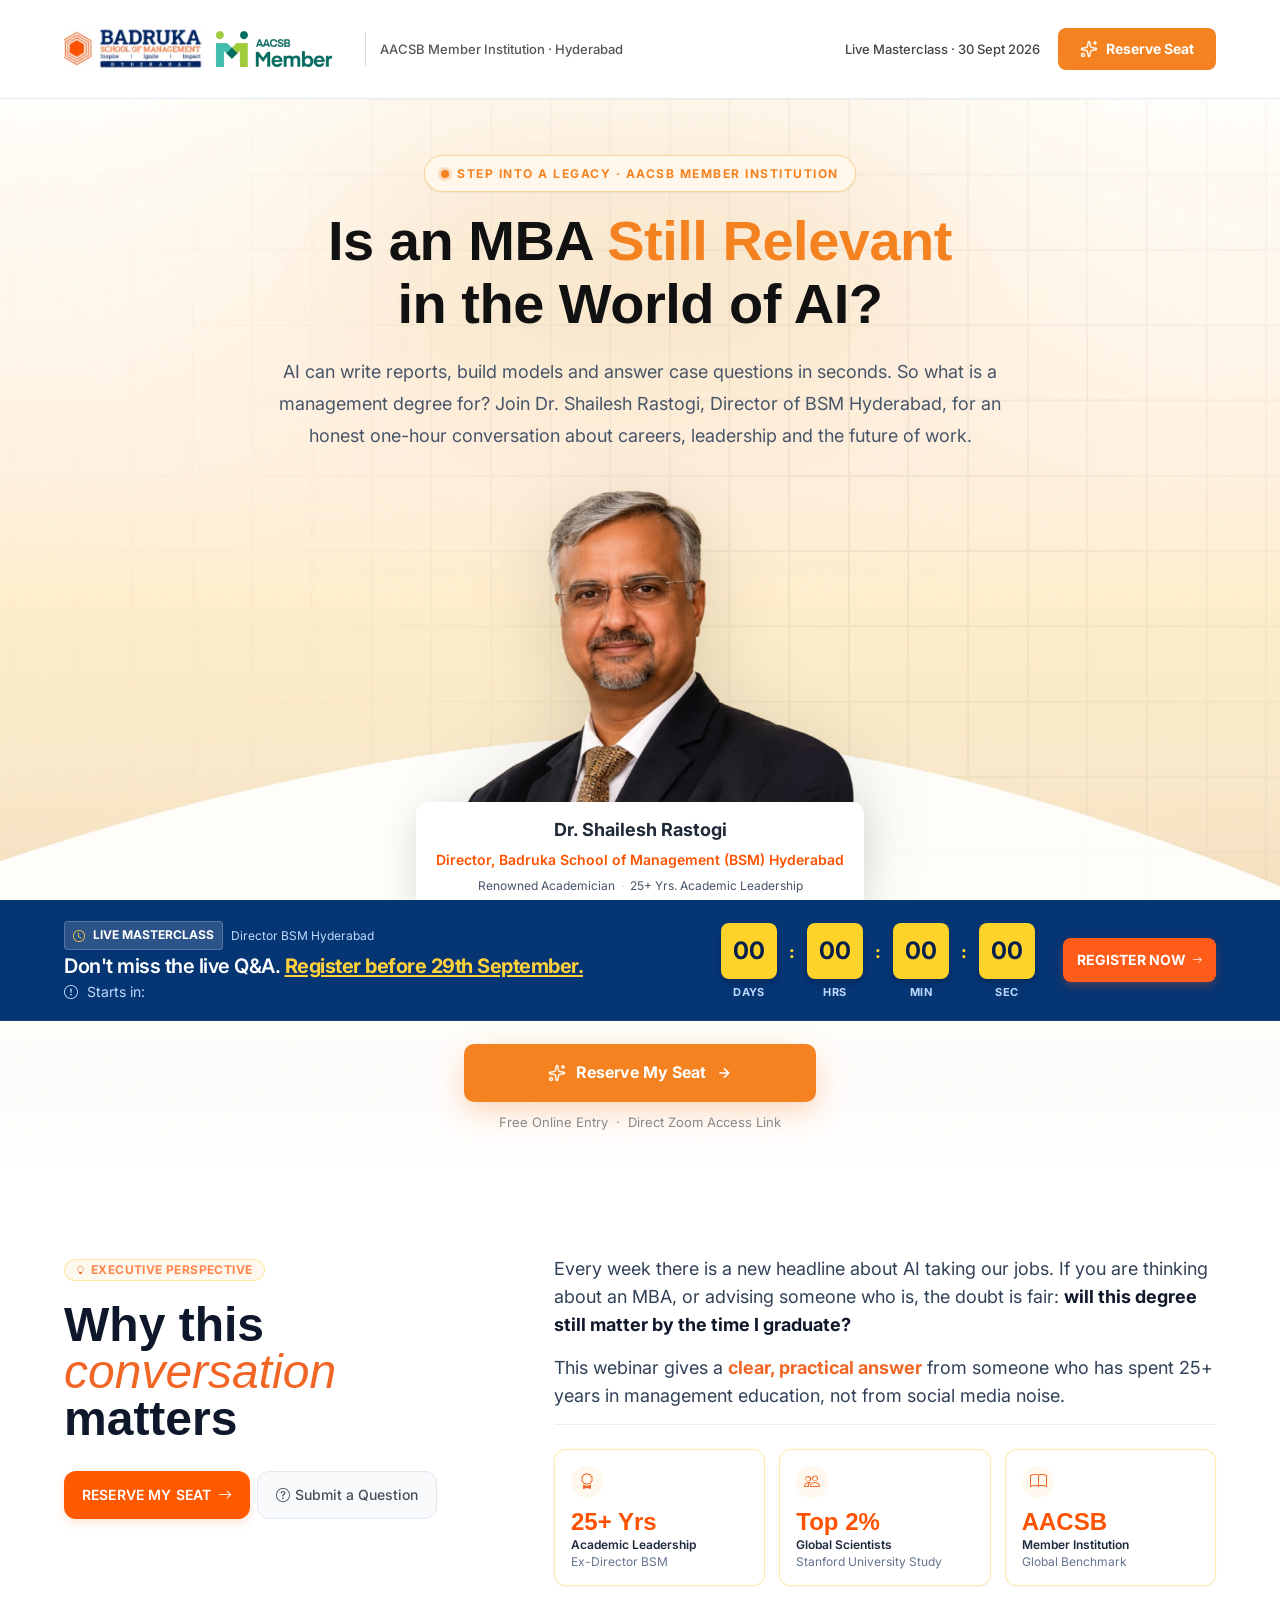
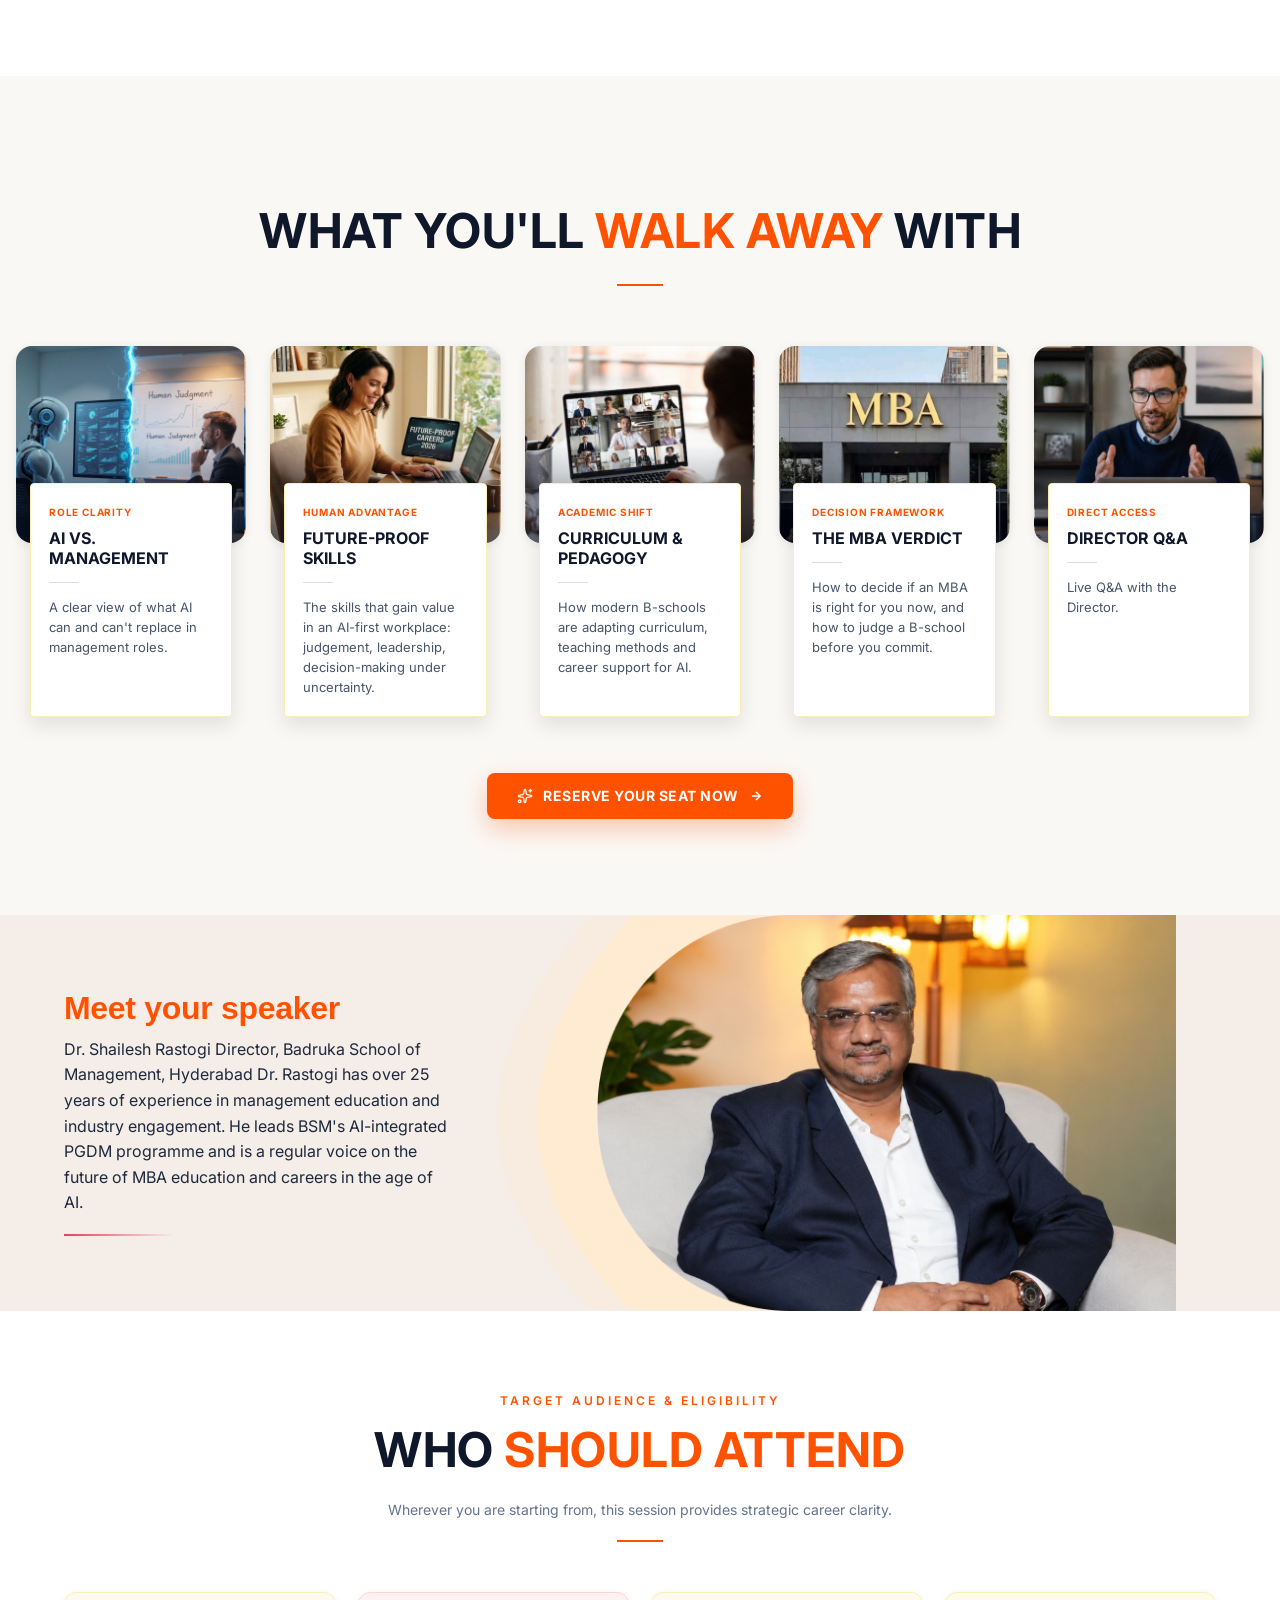
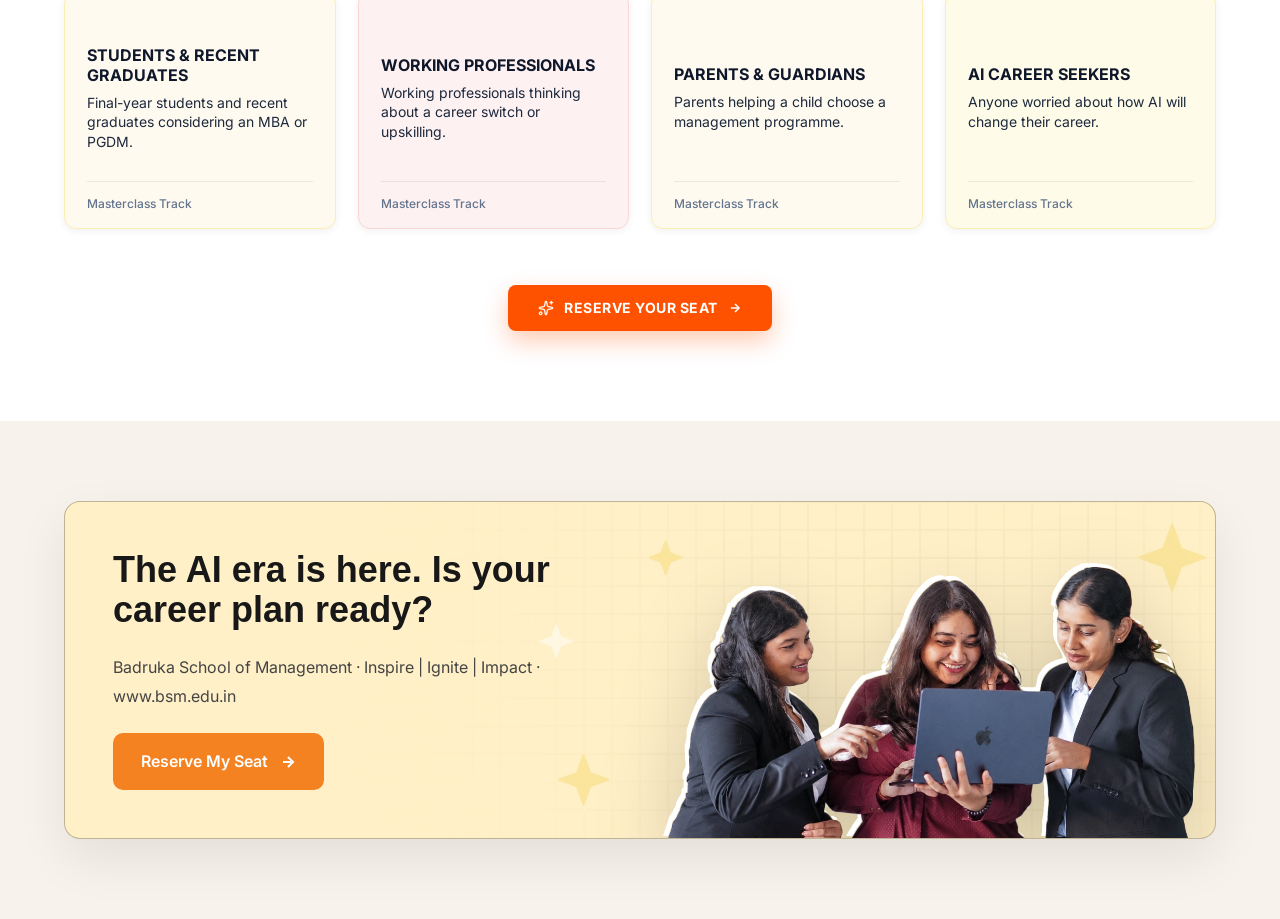
==== index.html @ 72626654 "add new changes" ====
﻿<!doctype html>
<html lang="en">
  <head>
    <meta charset="UTF-8" />
    <meta name="viewport" content="width=device-width, initial-scale=1.0" />
    <title>Is an MBA Still Relevant in the World of AI? | Live Masterclass – BSM Hyderabad</title>
    <meta
      name="description"
      content="Join Dr. Shailesh Rastogi, Director of BSM Hyderabad, for a live one-hour masterclass on MBA relevance in the AI era. Free online entry. 30 September 2026."
    />
    <link rel="icon" href="images/favicon.webp" sizes="32x32" />
    <link rel="preconnect" href="https://fonts.googleapis.com" />
    <link rel="preconnect" href="https://fonts.gstatic.com" crossorigin />
    <link
      href="https://fonts.googleapis.com/css2?family=Inter:wght@300;400;500;600;700;800&display=swap"
      rel="stylesheet"
    />
    <link rel="preload" as="image" href="images/section-bg.webp" fetchpriority="high" />
    <link rel="preload" as="image" href="images/badruka-logo.webp" fetchpriority="high" />
    <link rel="preload" as="image" href="images/dr-rastogi-bg-grident.webp" fetchpriority="high" />

    <link href="https://api.fontshare.com/v2/css?f[]=satoshi@300,400,500,700,900&display=swap" rel="stylesheet" />
    <link rel="stylesheet" href="https://cdn.jsdelivr.net/npm/bootstrap-icons@1.11.3/font/bootstrap-icons.min.css" />
    <link href="https://cdn.jsdelivr.net/npm/bootstrap@5.3.7/dist/css/bootstrap.min.css" rel="stylesheet" />
    <noscript>
      <link rel="stylesheet" href="https://cdn.jsdelivr.net/npm/bootstrap@5.3.3/dist/css/bootstrap.min.css" />
    </noscript>
    <link rel="stylesheet" href="https://cdn.jsdelivr.net/npm/swiper@11/swiper-bundle.min.css" />
    <link rel="stylesheet" href="css/style.css?v=3" />
    <link rel="stylesheet" href="css/scroll-animations.css" />
    <!--DTC-->
    <script type="text/javascript">
      var npf_d = 'https://application.bsm.edu.in';
      var npf_c = '6294';
      var npf_m = '1';
      var s = document.createElement('script');
      s.type = 'text/javascript';
      s.async = true;
      s.src = 'https://track.nopaperforms.com/js/track.js';
      document.body.appendChild(s);
    </script>

    <!--Bing-->
    <script>
      (function (w, d, t, r, u) {
        var f, n, i;
        ((w[u] = w[u] || []),
          (f = function () {
            var o = { ti: '97227936', enableAutoSpaTracking: true };
            ((o.q = w[u]), (w[u] = new UET(o)), w[u].push('pageLoad'));
          }),
          (n = d.createElement(t)),
          (n.src = r),
          (n.async = 1),
          (n.onload = n.onreadystatechange =
            function () {
              var s = this.readyState;
              (s && s !== 'loaded' && s !== 'complete') || (f(), (n.onload = n.onreadystatechange = null));
            }),
          (i = d.getElementsByTagName(t)[0]),
          i.parentNode.insertBefore(n, i));
      })(window, document, 'script', '//bat.bing.com/bat.js', 'uetq');
    </script>

    <!-- Google Tag Manager -->
    <script>
      (function (w, d, s, l, i) {
        w[l] = w[l] || [];
        w[l].push({ 'gtm.start': new Date().getTime(), event: 'gtm.js' });
        var f = d.getElementsByTagName(s)[0],
          j = d.createElement(s),
          dl = l != 'dataLayer' ? '&l=' + l : '';
        j.async = true;
        j.src = 'https://www.googletagmanager.com/gtm.js?id=' + i + dl;
        f.parentNode.insertBefore(j, f);
      })(window, document, 'script', 'dataLayer', 'GTM-KKS7F6DF');
    </script>
    <!-- End Google Tag Manager -->

    <!-- Google tag (gtag.js) -->
    <script async src="https://www.googletagmanager.com/gtag/js?id=AW-16741304463"></script>

    <script>
      window.dataLayer = window.dataLayer || [];
      function gtag() {
        dataLayer.push(arguments);
      }
      gtag('js', new Date());

      gtag('config', 'AW-16741304463');
    </script>

    <!-- Meta Pixel Code -->
    <script>
      !(function (f, b, e, v, n, t, s) {
        if (f.fbq) return;
        n = f.fbq = function () {
          n.callMethod ? n.callMethod.apply(n, arguments) : n.queue.push(arguments);
        };
        if (!f._fbq) f._fbq = n;
        n.push = n;
        n.loaded = !0;
        n.version = '2.0';
        n.queue = [];
        t = b.createElement(e);
        t.async = !0;
        t.src = v;
        s = b.getElementsByTagName(e)[0];
        s.parentNode.insertBefore(t, s);
      })(window, document, 'script', 'https://connect.facebook.net/en_US/fbevents.js');
      fbq('init', '2119251019020776');
      fbq('track', 'PageView');
    </script>
    <noscript
      ><img
        height="1"
        width="1"
        style="display: none"
        src="https://www.facebook.com/tr?id=2119251019020776&ev=PageView&noscript=1"
    /></noscript>
    <!-- End Meta Pixel Code -->
  </head>

  <body>
    <!-- Google Tag Manager (noscript) -->
    <noscript
      ><iframe
        src="https://www.googletagmanager.com/ns.html?id=GTM-KKS7F6DF"
        height="0"
        width="0"
        style="display: none; visibility: hidden"
      ></iframe
    ></noscript>
    <header class="site-header">
      <div class="container">
        <div class="header-inner d-flex align-items-center justify-content-between">
          <!-- Left: Logos -->
          <div class="header-logos d-flex align-items-center">
            <a href="#" class="header-logo-link header-logo-badruka">
              <img src="images/badruka-logo.webp" alt="Badruka School of Management" />
            </a>
            <a href="#" class="header-logo-link header-logo-member ms-2">
              <img src="images/member-logo.webp" alt="AACSB Member" />
            </a>
          </div>
          <div class="header-center d-none d-md-flex align-items-center">
            <div class="header-logo-divider"></div>
            <span class="header-aacsb-tag">AACSB Member Institution · Hyderabad</span>
          </div>
          <div class="header-right d-flex align-items-center">
            <span class="header-live-label d-none d-lg-flex align-items-center"> Live Masterclass · 30 Sept 2026 </span>
            <a href="#register-now" class="header-cta-btn d-inline-flex align-items-center" data-enq-trigger>
              <img src="images/star-icon.svg" alt="Time" width="18" height="18" />
              Reserve Seat
            </a>
          </div>
        </div>
      </div>
    </header>
    <section class="webinar-hero">
      <div class="webinar-hero-bg">
        <img src="images/section-bg.webp" alt="" aria-hidden="true" />
      </div>
      <div class="webinar-hero-overlay"></div>

      <div class="container webinar-hero-container">
        <div class="webinar-hero-content mx-auto text-center">
          <!-- Eyebrow tag -->
          <div class="webinar-tag d-inline-flex align-items-center">
            <span class="live-dot"></span>
            Step Into a Legacy · AACSB Member Institution
          </div>

          <!-- Heading -->
          <h1 class="webinar-heading">
            Is an MBA <span class="webinar-heading-accent">Still Relevant</span><br />
            in the World of AI?
          </h1>

          <!-- Description -->
          <p class="webinar-desc">
            AI can write reports, build models and answer case questions in seconds. So what is a management degree for?
            Join Dr. Shailesh Rastogi, Director of BSM Hyderabad, for an honest one-hour conversation about careers,
            leadership and the future of work.
          </p>
        </div>

        <!-- Speaker image + info card -->
        <div class="webinar-speaker">
          <div class="webinar-speaker-img-wrap">
            <img src="images/dr-rastogi-img-1.webp" alt="Dr. Shailesh Rastogi" class="webinar-speaker-img" />
          </div>
          <div class="webinar-speaker-card">
            <p class="speaker-name">Dr. Shailesh Rastogi</p>
            <p class="speaker-title">Director, Badruka School of Management (BSM) Hyderabad</p>
            <p class="speaker-meta">
              <span>Renowned Academician</span>
              <span class="speaker-dot">·</span>
              <span>25+ Yrs. Academic Leadership</span>
            </p>
          </div>
        </div>
      </div>

      <!-- Event Details Strip -->
      <div class="webinar-strip">
        <div class="container">
          <div class="webinar-strip-inner position-relative">
            <div class="webinar-strip-item d-flex align-items-center justify-content-center">
              <img src="images/Calendar.svg" alt="Date" width="18" height="18" />
              <span>Wednesday, 30 September 2026</span>
            </div>
            <div class="webinar-strip-item d-flex align-items-center justify-content-center">
              <img src="images/Clock.svg" alt="Time" width="18" height="18" />
              <span>5:00 PM – 6:00 PM IST</span>
            </div>
            <div class="webinar-strip-item d-flex align-items-center justify-content-center">
              <img src="images/Video.svg" alt="Platform" width="18" height="18" />
              <span>Live on Zoom</span>
              <span class="live-dot"></span>
            </div>
          </div>
        </div>
      </div>

      <!-- Reserve CTA -->
      <div class="webinar-cta-wrap text-center position-relative">
        <a
          href="#register-now"
          class="webinar-cta-btn d-inline-flex align-items-center justify-content-center banner-btn"
          data-enq-trigger
        >
          <img src="images/star-icon.svg" alt="Time" width="18" height="18" />
          Reserve My Seat
          <svg width="16" height="16" fill="none" stroke="currentColor" stroke-width="2.5" viewBox="0 0 24 24">
            <path d="M5 12h14M12 5l7 7-7 7" />
          </svg>
        </a>
        <p class="webinar-cta-note">Free Online Entry &nbsp;·&nbsp; Direct Zoom Access Link</p>
      </div>
    </section>
    <section class="masterclass-countdown-strip" id="masterclassCountdown">
      <div class="common-container-1">
        <div class="countdown-inner">
          <!-- LEFT CONTENT -->
          <div class="countdown-message">
            <div class="d-lg-flex d-none align-items-center mb-1">
              <div class="countdown-live-label">
                <span class="countdown-live-icon align-middle mt-1" style="color: #ffd13b">
                  <i class="bi bi-clock"></i>
                </span>
                <span>LIVE MASTERCLASS</span>
              </div>
              <div class="countdown-title ms-2">Director BSM Hyderabad</div>
            </div>
            <p>
              Don't miss the live Q&amp;A.
              <a href="#register-now" data-enq-trigger> Register before 29th September. </a>
            </p>
            <div class="countdown-starts">
              <span class="countdown-clock-icon">
                <i class="bi bi-exclamation-circle"></i>
              </span>
              <span>Starts in:</span>
            </div>
          </div>
          <!-- RIGHT COUNTDOWN -->
          <div class="countdown-right">
            <div class="countdown-box-wrap">
              <div class="countdown-box">
                <span id="countdown-days">01</span>
              </div>
              <small>DAYS</small>
            </div>
            <span class="countdown-colon">:</span>
            <div class="countdown-box-wrap">
              <div class="countdown-box">
                <span id="countdown-hours">03</span>
              </div>
              <small>HRS</small>
            </div>
            <span class="countdown-colon">:</span>
            <div class="countdown-box-wrap">
              <div class="countdown-box">
                <span id="countdown-minutes">40</span>
              </div>
              <small>MIN</small>
            </div>
            <span class="countdown-colon">:</span>
            <div class="countdown-box-wrap">
              <div class="countdown-box">
                <span id="countdown-seconds">23</span>
              </div>
              <small>SEC</small>
            </div>
            <!-- REGISTER BUTTON -->
            <a href="#register-now" class="countdown-register-btn ms-3" data-enq-trigger>
              REGISTER NOW
              <i class="bi bi-arrow-right"></i>
            </a>
          </div>
        </div>
      </div>
    </section>
    <section class="conversation-matters-section">
      <div class="common-container-1">
        <div class="row">
          <div class="col-lg-5 col-12">
            <!-- LEFT CONTENT -->
            <div class="conversation-matters-left">
              <div class="conversation-eyebrow">
                <span class="conversation-eyebrow-icon">
                  <i class="bi bi-lightbulb"></i>
                </span>
                EXECUTIVE PERSPECTIVE
              </div>
              <h2 class="conversation-heading">
                Why this
                <span>conversation</span>
                matters
              </h2>
              <div class="conversation-actions">
                <a href="#register-now" class="conversation-primary-btn" data-enq-trigger>
                  RESERVE MY SEAT
                  <i class="bi bi-arrow-right"></i>
                </a>
                <a href="#register-now" class="conversation-question-btn" data-enq-trigger>
                  <i class="bi bi-question-circle"></i>
                  Submit a Question
                </a>
              </div>
            </div>
          </div>
          <div class="col-lg-7 col-12">
            <!-- RIGHT CONTENT -->
            <div class="conversation-matters-right">
              <div class="conversation-description">
                <p>
                  Every week there is a new headline about AI taking our jobs. If you are thinking about an MBA, or
                  advising someone who is, the doubt is fair:
                  <strong>will this degree still matter by the time I graduate?</strong>
                </p>

                <p>
                  This webinar gives a
                  <span>clear, practical answer</span>
                  from someone who has spent 25+ years in management education, not from social media noise.
                </p>
              </div>

              <!-- TRUST / CREDENTIAL CARDS -->
              <div class="conversation-proof-grid">
                <!-- CARD 1 -->
                <div class="conversation-proof-card">
                  <div class="conversation-proof-icon">
                    <i class="bi bi-award"></i>
                  </div>

                  <div class="conversation-proof-content">
                    <strong>25+ Yrs</strong>
                    <span>Academic Leadership</span>
                    <small>Ex-Director BSM</small>
                  </div>
                </div>

                <!-- CARD 2 -->
                <div class="conversation-proof-card">
                  <div class="conversation-proof-icon">
                    <i class="bi bi-people"></i>
                  </div>

                  <div class="conversation-proof-content">
                    <strong>Top 2%</strong>
                    <span>Global Scientists</span>
                    <small>Stanford University Study</small>
                  </div>
                </div>

                <!-- CARD 3 -->
                <div class="conversation-proof-card">
                  <div class="conversation-proof-icon">
                    <i class="bi bi-book"></i>
                  </div>

                  <div class="conversation-proof-content">
                    <strong>AACSB</strong>
                    <span>Member Institution</span>
                    <small>Global Benchmark</small>
                  </div>
                </div>
              </div>
            </div>
          </div>
        </div>
      </div>
    </section>
    <section class="outcomes-section">
      <div class="common-container-2">
        <div class="outcomes-head text-center">
          <span class="outcomes-eyebrow">Executive Masterclass Outcomes</span>
          <h2 class="outcomes-title">What You'll <span>Walk Away</span> With</h2>
          <div class="outcomes-line"></div>
        </div>

        <!-- Cards -->
        <div class="outcomes-grid">
          <!-- 1 -->
          <div class="outcome-item">
            <div class="outcome-img">
              <img src="images/away-img-1.webp" alt="AI vs Management" loading="lazy" />
            </div>
            <div class="outcome-card">
              <span class="outcome-tag">Role Clarity</span>
              <h3 class="outcome-name">AI vs. Management</h3>
              <div class="outcome-divider"></div>
              <p>A clear view of what AI can and can't replace in management roles.</p>
            </div>
          </div>

          <!-- 2 -->
          <div class="outcome-item">
            <div class="outcome-img">
              <img src="images/away-img-2.webp" alt="Future-proof skills" loading="lazy" />
            </div>
            <div class="outcome-card">
              <span class="outcome-tag">Human Advantage</span>
              <h3 class="outcome-name">Future-Proof Skills</h3>
              <div class="outcome-divider"></div>
              <p>
                The skills that gain value in an AI-first workplace: judgement, leadership, decision-making under
                uncertainty.
              </p>
            </div>
          </div>

          <!-- 3 -->
          <div class="outcome-item">
            <div class="outcome-img">
              <img src="images/away-img-3.webp" alt="Curriculum and pedagogy" loading="lazy" />
            </div>
            <div class="outcome-card">
              <span class="outcome-tag">Academic Shift</span>
              <h3 class="outcome-name">Curriculum &amp; Pedagogy</h3>
              <div class="outcome-divider"></div>
              <p>How modern B-schools are adapting curriculum, teaching methods and career support for AI.</p>
            </div>
          </div>

          <!-- 4 -->
          <div class="outcome-item">
            <div class="outcome-img">
              <img src="images/away-img-4.webp" alt="The MBA verdict" loading="lazy" />
            </div>
            <div class="outcome-card">
              <span class="outcome-tag">Decision Framework</span>
              <h3 class="outcome-name">The MBA Verdict</h3>
              <div class="outcome-divider"></div>
              <p>How to decide if an MBA is right for you now, and how to judge a B-school before you commit.</p>
            </div>
          </div>

          <!-- 5 -->
          <div class="outcome-item">
            <div class="outcome-img">
              <img src="images/away-img-5.webp" alt="Director Q&A" loading="lazy" />
            </div>
            <div class="outcome-card">
              <span class="outcome-tag">Direct Access</span>
              <h3 class="outcome-name">Director Q&amp;A</h3>
              <div class="outcome-divider"></div>
              <p>Live Q&amp;A with the Director.</p>
            </div>
          </div>
        </div>

        <!-- CTA -->
        <div class="outcomes-cta text-center">
          <a href="#register-now" class="outcomes-btn" data-enq-trigger>
            <img src="images/star-icon.svg" alt="" width="16" height="16" />
            Reserve Your Seat Now
            <svg width="14" height="14" fill="none" stroke="currentColor" stroke-width="2.5" viewBox="0 0 24 24">
              <path d="M5 12h14M12 5l7 7-7 7" />
            </svg>
          </a>
        </div>
      </div>
    </section>
    <section class="speaker-section">
      <div class="common-container-1">
        <div class="speaker-wrap">
          <!-- LEFT TEXT -->
          <div class="speaker-content">
            <h2 class="speaker-heading">Meet your speaker</h2>
            <p class="speaker-text">
              Dr. Shailesh Rastogi Director, Badruka School of Management, Hyderabad Dr. Rastogi has over 25 years of
              experience in management education and industry engagement. He leads BSM's AI-integrated PGDM programme
              and is a regular voice on the future of MBA education and careers in the age of AI.
            </p>
            <span class="speaker-line"></span>
          </div>

          <!-- RIGHT IMAGE (upload your shaped image here) -->
          <div class="speaker-image d-md-block d-none">
            <img src="images/speaker-img.webp" alt="Dr. Shailesh Rastogi" loading="lazy" />
          </div>
          <div class="speaker-image d-md-none d-block mb-5">
            <img src="images/responsve-speaker-img.webp" class="rounded-5" alt="Dr. Shailesh Rastogi" loading="lazy" />
          </div>
        </div>
      </div>
    </section>
    <section class="audience-section">
      <div class="common-container-1">
        <div class="outcomes-head text-center">
          <span class="outcomes-eyebrow">Target Audience &amp; Eligibility</span>
          <h2 class="outcomes-title">Who <span>Should Attend</span></h2>
          <p class="audience-sub">Wherever you are starting from, this session provides strategic career clarity.</p>
          <div class="outcomes-line"></div>
        </div>

        <div class="audience-grid">
          <!-- 1 -->
          <div class="audience-card audience-card-yellow">
            <div class="audience-card-body">
              <h3>Students &amp; Recent Graduates</h3>
              <p>Final-year students and recent graduates considering an MBA or PGDM.</p>
            </div>
            <div class="audience-card-foot">Masterclass Track</div>
          </div>

          <!-- 2 -->
          <div class="audience-card audience-card-pink">
            <div class="audience-card-body">
              <h3>Working Professionals</h3>
              <p>Working professionals thinking about a career switch or upskilling.</p>
            </div>
            <div class="audience-card-foot">Masterclass Track</div>
          </div>

          <!-- 3 -->
          <div class="audience-card audience-card-yellow">
            <div class="audience-card-body">
              <h3>Parents &amp; Guardians</h3>
              <p>Parents helping a child choose a management programme.</p>
            </div>
            <div class="audience-card-foot">Masterclass Track</div>
          </div>

          <!-- 4 -->
          <div class="audience-card audience-card-cream">
            <div class="audience-card-body">
              <h3>AI Career Seekers</h3>
              <p>Anyone worried about how AI will change their career.</p>
            </div>
            <div class="audience-card-foot">Masterclass Track</div>
          </div>
        </div>

        <!-- CTA (uses existing outcomes-cta / outcomes-btn styles) -->
        <div class="outcomes-cta text-center">
          <a href="#register-now" class="outcomes-btn" data-enq-trigger>
            <img src="images/star-icon.svg" alt="" width="16" height="16" />
            Reserve Your Seat
            <svg width="14" height="14" fill="none" stroke="currentColor" stroke-width="2.5" viewBox="0 0 24 24">
              <path d="M5 12h14M12 5l7 7-7 7" />
            </svg>
          </a>
        </div>
      </div>
    </section>
    <section class="pgdm-audience-section" style="background: #F7F2EB;">
      <div class="container">
        <div class="row">
          <div class="col-12">
            <div class="pgdm-card pgdm-card-yellow">
              <!-- Background Image -->
              <div class="pgdm-card-bg">
                <img src="images/bg-image-1.webp" alt="pgdm colleges" />
              </div>
              <div class="pgdm-content">
                <h3>The AI era is here. Is your career plan ready?</span>
                </h3>
                <p>
                Badruka School of Management · Inspire | Ignite | Impact · www.bsm.edu.in
                </p>

                <a href="#register-now" class="pgdm-btn d-inline-flex align-items-center" data-enq-trigger>
                  Reserve My Seat
                  <svg width="18" height="18" fill="none" stroke="currentColor" stroke-width="2">
                    <path d="M5 9h8"></path>
                    <path d="M10 4l5 5-5 5"></path>
                  </svg>
                </a>
              </div>
              <div class="pgdm-student">
                <img src="images/students-1.webp" alt="pgdm for working professionals" />
              </div>
            </div>
          </div>
        </div>
      </div>
    </section>
  </body>
  <script>
    (function () {
      var d = document.documentElement;
      if (window.matchMedia && matchMedia('(prefers-reduced-motion: reduce)').matches) return;
      if (!('IntersectionObserver' in window) || !Element.prototype.animate) return;
      d.classList.add('sa-on');
      setTimeout(function () { if (!window.__saReady) d.classList.remove('sa-on'); }, 4000);
    })();
  </script>
  <script src="js/scroll-animations.js" defer></script>
  <script>
    (function () {
      const targetDate = new Date('2026-09-30T11:30:00Z').getTime();
      const daysEl = document.getElementById('countdown-days');
      const hoursEl = document.getElementById('countdown-hours');
      const minutesEl = document.getElementById('countdown-minutes');
      const secondsEl = document.getElementById('countdown-seconds');

      function pad(number) {
        return String(number).padStart(2, '0');
      }

      function updateCountdown() {
        const now = new Date().getTime();
        const difference = targetDate - now;
        if (difference <= 0) {
          daysEl.textContent = '00';
          hoursEl.textContent = '00';
          minutesEl.textContent = '00';
          secondsEl.textContent = '00';
          return;
        }
        const days = Math.floor(difference / (1000 * 60 * 60 * 24));
        const hours = Math.floor((difference / (1000 * 60 * 60)) % 24);
        const minutes = Math.floor((difference / (1000 * 60)) % 60);
        const seconds = Math.floor((difference / 1000) % 60);
        daysEl.textContent = pad(days);
        hoursEl.textContent = pad(hours);
        minutesEl.textContent = pad(minutes);
        secondsEl.textContent = pad(seconds);
      }
      updateCountdown();
      setInterval(updateCountdown, 1000);
    })();
  </script>
  <script defer>
    // Load scripts on interaction
    function load3rdPartyScripts() {
      if (window._scriptsLoaded) return;
      window._scriptsLoaded = true;

      // GTM
      const gtm = document.createElement('script');
      gtm.src = 'https://www.googletagmanager.com/gtm.js?id=GTM-KKS7F6DF';
      gtm.async = true;
      document.body.appendChild(gtm);

      // NoPaperForms
      const npf = document.createElement('script');
      npf.src = 'https://widgets.in6.nopaperforms.com/emwgts.js';
      npf.async = true;
      document.body.appendChild(npf);

      // Show form wrapper after scripts
      const form = document.getElementById('slideForm');
      if (form) form.style.display = 'block';
    }

    ['scroll', 'click', 'touchstart'].forEach((ev) => {
      window.addEventListener(ev, load3rdPartyScripts, { once: true, passive: true });
    });

    // Show download button after 5% scroll
    window.addEventListener('scroll', () => {
      const btn = document.getElementById('downloadBrochure');
      if (!btn) return;
      const scrolled = (window.scrollY / (document.documentElement.scrollHeight - window.innerHeight)) * 100;
      btn.style.display = scrolled > 5 ? 'block' : 'none';
    });

    // Show/hide countdown strip based on scroll position
    document.addEventListener('DOMContentLoaded', function () {
      const strip = document.getElementById('masterclassCountdown');
      if (!strip) return;
      const hero = document.querySelector('.webinar-hero');

      function updateStrip() {
        const heroBottom = hero ? hero.getBoundingClientRect().bottom : 100;
        const atBottom = window.innerHeight + Math.round(window.scrollY) >= document.body.scrollHeight;

        if (heroBottom <= 1000 && !atBottom) {
          strip.classList.add('strip-visible');
        } else {
          strip.classList.remove('strip-visible');
        }
      }

      window.addEventListener('scroll', updateStrip, { passive: true });
      updateStrip();
    });
  </script>
</html>
---- css/style.css ----
/* Satoshi loaded via Fontshare CDN in index.html */

/*==================================================
  VARIABLES
==================================================*/

:root {
  --primary: #f16625;
  --primary-dark: #d4551a;
  --secondary: #111111;
  --white: #ffffff;
  --text: #444444;
  --heading: #1b1b1b;
  --border: #ececec;
  --bg: #fafafa;
  --transition: 0.35s ease;
  --shadow: 0 15px 40px rgba(0, 0, 0, 0.08);
  --radius: 10px;

  /* Container widths (content area only, padding added separately) */
  --container-1: 1152px; /* primary layout width  */
  --container-2: 960px; /* narrower content width */
  --container-2: 1280px; /* narrower content width */
}

/*==================================================
  RESET & BASE
==================================================*/

* {
  margin: 0;
  padding: 0;
  box-sizing: border-box;
}

html {
  scroll-behavior: smooth;
}

body {
  font-family: 'Inter', sans-serif;
  font-size: 16px;
  color: var(--text);
  background: #fff;
  overflow-x: hidden;
  line-height: 1.6;
}

img {
  max-width: 100%;
  display: block;
  transition: var(--transition);
}

a {
  text-decoration: none;
  transition: var(--transition);
}

a,
button {
  transition: all 0.3s ease;
}

ul {
  list-style: none;
  margin: 0;
  padding: 0;
}

button {
  border: none;
  outline: none;
}

p {
  margin-bottom: 0;
}

/*
  Bootstrap's .container uses max-width breakpoints.
  We override it here so the primary content width is
  always capped at 1152px (content) + 32px padding = 1184px total.
*/
.container {
  max-width: calc(var(--container-1) + 32px); /* 1184px */
  padding-left: 16px;
  padding-right: 16px;
}

/*
  common-container-1 — primary layout (1152px content)
  Total width on screen: 1152px + 32px (2 × 16px) = 1184px
*/
.common-container-1 {
  width: 100%;
  max-width: calc(var(--container-1) + 32px); /* 1184px */
  margin-left: auto;
  margin-right: auto;
  padding-left: 16px;
  padding-right: 16px;
}

.common-container-2 {
  width: 100%;
  max-width: calc(var(--container-2) + 32px); /* 1184px */
  margin-left: auto;
  margin-right: auto;
  padding-left: 16px;
  padding-right: 16px;
}

/*
  common-container-2 — narrower content (960px content)
  Total width on screen: 960px + 32px (2 × 16px) = 992px
*/
.common-container-2 {
  width: 100%;
  max-width: calc(var(--container-2) + 32px); /* 992px */
  margin-left: auto;
  margin-right: auto;
  padding-left: 16px;
  padding-right: 16px;
}

.text-primary {
  color: var(--primary) !important;
}

.bg-primary {
  background: var(--primary) !important;
}

/*==================================================
  SCROLLBAR
==================================================*/

::-webkit-scrollbar {
  width: 6px;
}

::-webkit-scrollbar-track {
  background: #f3f3f3;
}

::-webkit-scrollbar-thumb {
  background: var(--primary);
  border-radius: 20px;
}

::-webkit-scrollbar-thumb:hover {
  background: var(--primary-dark);
}

::selection {
  background: var(--primary);
  color: #fff;
}

/*==================================================
  TYPOGRAPHY
==================================================*/

h1,
h2,
h3,
h4,
h5,
h6 {
  font-family: 'Satoshi', sans-serif;
  color: var(--heading);
  font-weight: 700;
  margin-bottom: 0;
}

.section-title {
  font-family: 'Satoshi', sans-serif;
  font-size: 36px;
  font-weight: 500;
  line-height: 1.1;
  color: #000;
  margin-bottom: 10px;
}

.section-title span {
  font-weight: 700;
}

.section-title span {
  color: var(--primary);
}

.section-desc {
  max-width: 740px;
  margin: auto;
  font-family: 'Inter', sans-serif;
  font-size: 18px;
  color: #000;
  line-height: 1.8;
}

/*==================================================
  TOP BAR
==================================================*/

.top-bar {
  background: #f7e3bd;
  padding: 8px 0;
  font-size: 13px;
  position: relative;
  z-index: 1001;
}

.top-contact {
  gap: 25px;
}

.top-contact a {
  color: #333;
  gap: 8px;
  font-weight: 500;
}

.top-contact i {
  color: var(--primary);
  font-size: 13px;
}

.top-right {
  gap: 12px;
  font-size: 13px;
}

.top-right span {
  color: #444;
}

.top-right strong {
  color: #000;
  font-weight: 700;
}

.apply-btn-sm {
  background: var(--primary);
  color: #fff;
  padding: 7px 18px;
  border-radius: 6px;
  font-weight: 600;
}

.apply-btn-sm:hover {
  background: var(--primary-dark);
  color: #fff;
}

/*=========================================
  PGDM AUDIENCE SECTION
=========================================*/

.pgdm-audience-section {
  padding: 80px 0;
  background: #ffffff;
  overflow: hidden;
}

.pgdm-title {
  font-family: 'Satoshi', sans-serif;
  font-size: 56px;
  font-weight: 700;
  line-height: 1.1;
  color: #000000;
  margin-bottom: 16px;
}

.pgdm-title span {
  color: #f58220;
}

.pgdm-subtitle {
  font-family: 'Inter', sans-serif;
  color: #666;
  font-size: 18px;
}

/*=========================================
CARD
=========================================*/

.pgdm-card {
  position: relative;
  border-radius: 28px;
  overflow: hidden;
  min-height: 330px;
  display: flex;
  align-items: center;
  transition: 0.45s ease;
  box-shadow: 0 20px 50px rgba(0, 0, 0, 0.08);
}

.pgdm-card:hover {
  box-shadow: 0 30px 70px rgba(0, 0, 0, 0.15);
}

/*=========================================
BACKGROUND IMAGE
=========================================*/

.pgdm-card-bg {
  position: absolute;
  inset: 0;
  z-index: 1;
}

.pgdm-card-bg img {
  width: 100%;
  height: 100%;
  object-fit: cover;
}

/*=========================================
CONTENT
=========================================*/

.pgdm-content {
  position: relative;
  z-index: 5;
  width: 52%;
  padding: 48px;
}

.pgdm-content h3 {
  font-family: 'Satoshi', sans-serif;
  font-size: 36px;
  font-weight: 700;
  line-height: 1.1;
  color: #181818;
  margin-bottom: 24px;
}

.pgdm-content h3 span {
  display: block;
  font-size: 36px;
  font-weight: 500;
}

.pgdm-content h4 {
  font-family: 'Satoshi', sans-serif;
  font-size: 34px;
  font-weight: 700;
  line-height: 1.2;
  margin-bottom: 16px;
}

.pgdm-content h4 span {
  display: block;
}

.pgdm-content p {
  font-family: 'Inter', sans-serif;
  color: #444;
  font-size: 16px;
  line-height: 1.8;
  margin: 22px 0;
}

.pgdm-highlight {
  display: inline-flex;
  flex-wrap: wrap;
  gap: 5px;
  padding: 10px;
  font-family: 'Inter';
  margin-bottom: 20px;
  border-radius: 8px;
  border: 1px solid rgba(0, 0, 0, 0.15);
  background: #fff;
}

.pgdm-highlight strong {
  color: #f58220;
}

/*=========================================
BUTTON
=========================================*/

.pgdm-btn {
  gap: 10px;
  background: #f58220;
  color: #fff;
  padding: 16px 28px;
  border-radius: 10px;
  font-family: 'Inter';
  font-weight: 600;
  transition: 0.35s;
}

.pgdm-btn svg {
  transition: 0.35s;
}

.pgdm-btn:hover {
  background: var(--primary-dark);
  color: #fff;
  transform: translateY(-2px);
}

.pgdm-btn:hover svg {
  transform: translateX(5px);
}

/*=========================================
STUDENT IMAGE
=========================================*/

.pgdm-student {
  position: absolute;
  right: 0;
  bottom: 0;
  width: 48%;
  z-index: 4;
  display: flex;
  justify-content: flex-end;
  align-items: flex-end;
  pointer-events: none;
}

.pgdm-student img {
  width: 100%;
  transition: 0.6s cubic-bezier(0.22, 0.61, 0.36, 1);
  transform-origin: bottom center;
  filter: drop-shadow(0 25px 40px rgba(0, 0, 0, 0.18));
}

.pgdm-card:hover .pgdm-student img {
  transform: scale(1.08);
}

/*=========================================
CARD COLORS
=========================================*/

.pgdm-card-yellow {
  border-radius: 16px;
  border: 1px solid rgba(0, 0, 0, 0.25);
  background: #fff0c6;
}

.pgdm-card-pink {
  border-radius: 16px;
  border: 1px solid rgba(0, 0, 0, 0.1);
  background: linear-gradient(0deg, #fee2e2 0%, #fee2e2 100%), #fff;
}

.pgdm-card-blue {
  border-radius: 16px;
  border: 1px solid rgba(0, 0, 0, 0.1);
  background: radial-gradient(290.58% 87.37% at 64.41% 59.03%, #1c3d98 0%, #1c3d72 100%);
}

/*=========================================
SMALL CARDS
=========================================*/

.pgdm-card-pink,
.pgdm-card-blue {
  min-height: 360px;
}

.pgdm-card-pink .pgdm-content {
  width: 90%;
}

.pgdm-card-blue .pgdm-content {
  width: 60%;
}

.pgdm-card-pink .pgdm-student {
  width: 42%;
}

.pgdm-card-blue .pgdm-student {
  width: 48%;
}

.pgdm-card-blue .pgdm-content h4,
.pgdm-card-blue p {
  color: #fff;
}

.card-2-content h4 {
  font-size: 32px;
}

/*=========================================
LIST
=========================================*/

.pgdm-card ul {
  list-style: none;
  padding: 0;
  margin: 18px 0 0;
}

.pgdm-card ul li {
  position: relative;
  padding-left: 22px;
  margin-bottom: 7px;
  font-family: 'Inter';
  color: #444;
}

.pgdm-card ul li::before {
  content: '';
  width: 8px;
  height: 8px;
  border-radius: 50%;
  background: #f58220;
  position: absolute;
  left: 0;
  top: 8px;
}

.pgdm-card small {
  display: block;
  color: #666;
  margin-bottom: 18px;
  font-family: 'Inter';
}

/*=========================================
CARD OVERLAY GLOW
=========================================*/

.pgdm-card {
  overflow: hidden;
}

.pgdm-card::after {
  content: '';
  position: absolute;
  inset: 0;
  border-radius: 28px;
  background: linear-gradient(135deg, rgba(255, 255, 255, 0.15), transparent 60%);
  opacity: 0;
  transition: 0.45s;
  pointer-events: none;
  z-index: 2;
}

.pgdm-card:hover::after {
  opacity: 1;
}

/*=========================================
BACKGROUND IMAGE ZOOM
=========================================*/

.pgdm-card-bg {
  overflow: hidden;
  border-radius: 28px;
}

.pgdm-card-bg img {
  transition: transform 0.8s ease;
}

.pgdm-card:hover .pgdm-card-bg img {
  transform: scale(1.06);
}

/*=========================================
HEADING ANIMATION
=========================================*/

.pgdm-content h3,
.pgdm-content h4 {
  transition: 0.35s;
}

.pgdm-card:hover h3,
.pgdm-card:hover h4 {
  transform: translateY(-4px);
}

/*=========================================
BUTTON SHINE
=========================================*/

.pgdm-btn {
  position: relative;
  overflow: hidden;
}

.pgdm-btn::before {
  content: '';
  position: absolute;
  inset: 0;
  background: rgba(255, 255, 255, 0.18);
  transform: translateX(-100%);
  transition: 0.45s;
}

.pgdm-btn:hover::before {
  transform: translateX(100%);
}

/*=========================================
IMAGE POSITION
=========================================*/

.pgdm-card-yellow .pgdm-student {
  width: 47%;
  right: 20px;
  bottom: -2px;
}

.pgdm-card-pink .pgdm-student {
  width: 44%;
  right: 10px;
  bottom: -2px;
}

.pgdm-card-blue .pgdm-student {
  width: 48%;
  right: 15px;
  bottom: -2px;
}

/*==================================================
  BSM FOOTER
==================================================*/

.footer-bsm {
  background: #1c3d90;
  padding: 48px 0 30px;
  position: relative;
  overflow: hidden;
}

.footer-bsm-wrapper {
  position: relative;
  z-index: 2;
}

.footer-bsm-left h2 {
  margin: 0 0 14px;
  font-family: 'Satoshi', sans-serif;
  font-size: 36px;
  font-weight: 500;
  line-height: 1.15;
  color: #fff;
}

.footer-bsm-left h2 span {
  font-weight: 700;
}

.footer-bsm-left p {
  max-width: 480px;
  margin: 0 0 34px;
  font-family: 'Inter', sans-serif;
  font-size: 16px;
  line-height: 1.8;
  color: rgba(255, 255, 255, 0.85);
}

.footer-bsm-action {
  gap: 16px;
}

.footer-bsm-logo {
  background: #fff;
  padding: 6px 12px;
  border-radius: 6px;
  transition: 0.35s;
}

.footer-bsm-logo img {
  display: block;
  height: 38px;
  width: auto;
}

.footer-bsm-btn {
  gap: 10px;
  padding: 14px 28px;
  background: #f58220;
  border-radius: 6px;
  font-family: 'Inter', sans-serif;
  font-size: 15px;
  font-weight: 600;
  color: #fff;
  transition: 0.35s;
}

.footer-bsm-btn svg {
  transition: 0.35s;
}

.footer-bsm-btn:hover {
  background: var(--primary-dark);
  color: #fff;
  transform: translateY(-2px);
}

.footer-bsm-btn:hover svg {
  transform: translateX(5px);
}

.footer-bsm-address {
  text-align: left;
}

.footer-bsm-address span {
  display: block;
  margin-bottom: 12px;
  font-family: 'Satoshi', sans-serif;
  font-size: 18px;
  font-weight: 700;
  color: #fff;
}

.footer-bsm-address p {
  margin: 0;
  font-family: 'Inter', sans-serif;
  font-size: 15px;
  line-height: 1.8;
  color: rgba(255, 255, 255, 0.85);
}

.footer-bsm-divider {
  width: 100%;
  height: 1px;
  background: rgba(255, 255, 255, 0.16);
  margin: 45px 0 25px;
}

.footer-bsm-copy,
.footer-bsm-credit {
  margin: 0;
  font-family: 'Inter', sans-serif;
  font-size: 14px;
  line-height: 1.7;
  color: rgba(255, 255, 255, 0.82);
}

.footer-bsm-credit a {
  color: #fff;
  font-weight: 700;
  text-decoration: none;
  transition: 0.35s;
}

.footer-bsm-credit a:hover {
  color: #f58220;
}

.masterclass-countdown-strip {
  width: 100%;
  background: #063574;
  position: fixed;
  bottom: 0;
  z-index: 9999;
  border-bottom: 1px solid rgba(255, 255, 255, 0.08);
  transform: translateY(100%);
  transition: transform 0.4s cubic-bezier(0.4, 0, 0.2, 1);
}

.masterclass-countdown-strip.strip-visible {
  transform: translateY(0);
}

/* Main wrapper */
.countdown-inner {
  min-height: 120px;
  display: flex;
  align-items: center;
  justify-content: space-between;
  gap: 55px;
}

/*==================================================
  LEFT CONTENT
==================================================*/

.countdown-message {
  display: flex;
  flex-direction: column;
  justify-content: center;
  min-width: 340px;
}

/* Live Masterclass label */
.countdown-live-label {
  display: flex;
  align-items: center;
  gap: 5px;

  font-family: 'Inter', sans-serif;
  font-size: 12px;
  font-weight: 700;
  line-height: 1;

  color: #ffffff;
  border-radius: 4px;
  border: 1px solid rgba(255, 255, 255, 0.2);
  background: rgba(255, 255, 255, 0.15);
  padding: 4px 8px;
}

.countdown-live-icon {
  width: 15px;
  height: 15px;
}

/* Director */
.countdown-title {
  font-family: 'Inter', sans-serif;
  font-size: 12px;
  font-weight: 400;
  color: #bedbff;
}

/* Main message */
.countdown-message p {
  margin-bottom: 6px;
  font-family: 'Inter', sans-serif;
  font-size: 20px;
  line-height: 1.25;
  font-weight: 600;
  letter-spacing: -0.5px;
  color: #ffffff;
}

.countdown-message p a {
  color: #ffd13b;
  text-decoration: underline;
  text-underline-offset: 2px;
  font-weight: 700;
}

.countdown-message p a:hover {
  color: #ffd13b;
}

/* Starts in */
.countdown-starts {
  display: flex;
  align-items: center;
  gap: 9px;
  color: #bedbff;
  font-family: 'Inter', sans-serif;
  font-size: 14px;
  line-height: 1;
}

.countdown-clock-icon {
  font-size: 14px;
}

/*==================================================
  RIGHT COUNTDOWN
==================================================*/

.countdown-right {
  display: flex;
  align-items: center;
  justify-content: center;
  gap: 12px;
}

/* Individual countdown item */
.countdown-box-wrap {
  display: flex;
  flex-direction: column;
  align-items: center;
}

/* Yellow number box */
.countdown-box {
  width: 56px;
  height: 56px;

  display: flex;
  align-items: center;
  justify-content: center;

  background: #ffd329;
  border-radius: 8px;

  color: #061f4d;

  font-family: 'Inter', sans-serif;
  font-size: 24px;
  font-weight: 700;
  line-height: 1;
  box-shadow:
    0 4px 6px -1px rgba(0, 0, 0, 0.2),
    0 2px 4px -2px rgba(0, 0, 0, 0.2);
}

.countdown-box span {
  display: block;
}

/* DAYS / HRS / MIN / SEC */
.countdown-box-wrap small {
  margin-top: 8px;

  color: #bedbff;

  font-family: 'Inter', sans-serif;
  font-size: 11px;
  font-weight: 700;
  line-height: 1;

  letter-spacing: 0.4px;
}

/* Colon */
.countdown-colon {
  color: #ffd329;

  font-family: 'Inter', sans-serif;
  font-size: 17px;
  font-weight: 800;

  margin-top: -14px;
}

/*==================================================
  REGISTER BUTTON
==================================================*/

.countdown-register-btn {
  height: 44px;

  display: inline-flex;
  align-items: center;
  justify-content: center;

  gap: 6px;

  padding: 0 14px;

  background: #ff5b19;
  color: #ffffff;

  border-radius: 8px;

  font-family: 'Inter', sans-serif;
  font-size: 14px;
  font-weight: 700;

  white-space: nowrap;

  box-shadow: 0 4px 10px rgba(255, 91, 25, 0.25);
}

.countdown-register-btn i {
  font-size: 10px;
}

.countdown-register-btn:hover {
  background: #f04d0b;
  color: #ffffff;
  transform: translateY(-1px);
}

/*==================================================
  STICKY SHADOW
==================================================*/

.masterclass-countdown-strip.is-sticky {
  box-shadow: 0 5px 18px rgba(0, 0, 0, 0.18);
}

@media (max-width: 400px) {
  .countdown-inner {
    padding-left: 8px;
    padding-right: 8px;
  }

  .countdown-message p {
    font-size: 10px;
  }

  .countdown-right {
    gap: 4px;
  }

  .countdown-box {
    width: 34px;
    height: 33px;
    font-size: 14px;
  }

  .countdown-colon {
    font-size: 13px;
  }

  .countdown-register-btn {
    padding: 0 9px;
    font-size: 7px;
  }
}

/*==================================================
  SITE HEADER
==================================================*/

.site-header {
  width: 100%;
  z-index: 1000;
  border-bottom: 1px solid rgba(226, 232, 240, 0.8);
  background: rgba(255, 255, 255, 0.95);
  backdrop-filter: blur(12px);
  padding: 27px 0;
}

.header-inner {
  gap: 16px;
}

/*==================================================
  HEADER — LOGOS
==================================================*/

.header-logos {
  gap: 0;
  flex-shrink: 0;
}

.header-logo-link {
  display: flex;
  align-items: center;
}

.header-logo-badruka img {
  height: 44px;
  width: auto;
  display: block;
}

.header-logo-divider {
  width: 1px;
  height: 34px;
  background: rgba(0, 0, 0, 0.15);
  margin: 0 14px;
  flex-shrink: 0;
}

.header-logo-member img {
  height: 36px;
  width: auto;
  display: block;
}

/*==================================================
  HEADER — CENTER TAG
==================================================*/

.header-center {
  flex: 1;
  justify-content: start;
}

.header-aacsb-tag {
  font-family: 'Inter', sans-serif;
  font-size: 13px;
  font-weight: 500;
  color: #555;
  white-space: nowrap;
}

/*==================================================
  HEADER — RIGHT
==================================================*/

.header-right {
  gap: 18px;
  flex-shrink: 0;
}

.header-live-label {
  font-family: 'Inter', sans-serif;
  font-size: 13px;
  font-weight: 500;
  color: #444;
  gap: 8px;
  white-space: nowrap;
}

.live-dot {
  width: 8px;
  height: 8px;
  border-radius: 50%;
  background: #f58220;
  flex-shrink: 0;
  box-shadow: 0 0 0 3px rgba(245, 130, 32, 0.22);
  animation: livePulse 1.8s ease-in-out infinite;
}

@keyframes livePulse {
  0%,
  100% {
    box-shadow: 0 0 0 3px rgba(245, 130, 32, 0.22);
  }
  50% {
    box-shadow: 0 0 0 6px rgba(245, 130, 32, 0.08);
  }
}

.header-cta-btn {
  gap: 8px;
  background: #f58220;
  color: #fff;
  padding: 10px 22px;
  border-radius: 8px;
  font-family: 'Inter', sans-serif;
  font-size: 14px;
  font-weight: 700;
  white-space: nowrap;
  transition: var(--transition);
}

.banner-btn {
  width: 100%;
  max-width: 352px;
}

.header-cta-btn:hover {
  background: var(--primary-dark);
  color: #fff;
  transform: translateY(-2px);
  box-shadow: 0 8px 20px rgba(245, 130, 32, 0.28);
}

.header-cta-btn svg {
  flex-shrink: 0;
}

/*==================================================
  WEBINAR HERO / BANNER SECTION
==================================================*/

.webinar-hero {
  position: relative;
  overflow: hidden;
  padding-bottom: 0;
}

/*==================================================
  BACKGROUND IMAGE
==================================================*/

.webinar-hero-bg {
  position: absolute;
  inset: 0;
  z-index: 0;
}

.webinar-hero-bg img {
  width: 100%;
  height: 100%;
  object-fit: cover;
  object-position: center top;
  display: block;
}

/*==================================================
  HERO CONTAINER LAYOUT
==================================================*/

.webinar-hero-container {
  position: relative;
  z-index: 5;
  padding-top: 56px;
  padding-bottom: 0;
  min-height: 380px;
}

/*==================================================
  HERO CONTENT (left column)
==================================================*/

.webinar-hero-content {
  padding-bottom: 32px;
  max-width: 768px;
}

/*==================================================
  EYEBROW TAG
==================================================*/

.webinar-tag {
  display: inline-flex;
  align-items: center;
  gap: 8px;
  font-family: 'Inter', sans-serif;
  font-size: 12px;
  font-weight: 700;
  letter-spacing: 1.5px;
  text-transform: uppercase;
  color: #f58220;
  margin-bottom: 18px;
  border-radius: 33554400px;
  border: 1px solid rgba(245, 158, 11, 0.4);
  background: #fff7ec;
  box-shadow: 0 1px 2px 0 rgba(0, 0, 0, 0.05);
  padding: 8px 16px;
}

.webinar-tag img {
  flex-shrink: 0;
  filter: invert(55%) sepia(80%) saturate(600%) hue-rotate(355deg);
}

/*==================================================
  HEADING
==================================================*/

.webinar-heading {
  font-family: 'Satoshi', sans-serif;
  font-size: 56px;
  font-weight: 700;
  line-height: 1.12;
  color: #111111;
  margin-bottom: 20px;
  letter-spacing: -0.5px;
}

.webinar-heading-accent {
  color: #f58220;
}

/*==================================================
  DESCRIPTION
==================================================*/

.webinar-desc {
  font-family: 'Inter', sans-serif;
  font-size: 18px;
  line-height: 1.8;
  color: #475569;
  margin-bottom: 0;
}

/*==================================================
  SPEAKER (right column)
==================================================*/

.webinar-speaker {
  position: relative;
  display: flex;
  flex-direction: column;
  align-items: center;
  justify-content: flex-end;
  align-self: end;
  /* bottom padding creates room for the info card overlay */
  padding-bottom: 31px;
}

.webinar-speaker-img-wrap {
  position: relative;
  z-index: 2;
  margin-top: -64px;
}

.webinar-speaker-img {
  display: block;
  width: 526px;
  height: auto;
  object-fit: contain;
  object-position: bottom center;
  filter: drop-shadow(0 20px 40px rgba(0, 0, 0, 0.14));
}

/*==================================================
  SPEAKER INFO CARD
  — overlaps the lower portion of the speaker image
==================================================*/

.webinar-speaker-card {
  position: absolute;
  bottom: 16px;
  left: 50%;
  transform: translateX(-50%);
  z-index: 6;
  background: #fff;
  border-radius: 12px;
  padding: 14px 20px;
  text-align: center;
  box-shadow: 0 12px 36px rgba(0, 0, 0, 0.12);
  white-space: nowrap;
  min-width: 440px;
}

.speaker-name {
  font-family: 'Inter', sans-serif;
  font-size: 18px;
  font-weight: 700;
  color: #1f2937;
  margin-bottom: 4px;
}

.speaker-title {
  font-family: 'Inter', sans-serif;
  font-size: 14px;
  font-weight: 600;
  color: #fe5201;
  line-height: 1.5;
  margin-bottom: 6px;
}

.speaker-meta {
  font-family: 'Inter', sans-serif;
  font-size: 12px;
  color: #475569;
  display: flex;
  align-items: center;
  justify-content: center;
  gap: 6px;
  margin-bottom: 0;
}

.speaker-dot {
  color: #ccc;
}

/*==================================================
  EVENT DETAILS STRIP
==================================================*/

.webinar-strip {
  padding: 18px 0;
  margin-top: 0;
  max-width: 1034px;
  margin: auto;
}

.webinar-strip-inner {
  gap: 16px;
  display: grid;
  grid-template-columns: repeat(3, 1fr);
}

.webinar-strip-item {
  gap: 10px;
  font-family: 'Inter', sans-serif;
  font-size: 16px;
  font-weight: 700;
  color: #1f2937;
  padding: 14px 18px;

  border-radius: 12px;
  border: 1px solid rgba(245, 158, 11, 0.4);
  background: #fffdf9;
  box-shadow: 0 1px 2px 0 rgba(0, 0, 0, 0.05);
}

.webinar-strip-item img {
  flex-shrink: 0;
  opacity: 0.6;
}

.strip-arrow {
  flex-shrink: 0;
  color: #f58220;
}

.webinar-strip-divider {
  width: 1px;
  height: 24px;
  background: rgba(0, 0, 0, 0.12);
  flex-shrink: 0;
}

/*==================================================
  RESERVE CTA BELOW STRIP
==================================================*/

.webinar-cta-wrap {
  padding: 28px 0 32px;
}

.webinar-cta-btn {
  gap: 10px;
  background: #f58220;
  color: #fff;
  padding: 16px 40px;
  border-radius: 10px;
  font-family: 'Inter', sans-serif;
  font-size: 16px;
  font-weight: 700;
  transition: var(--transition);
  box-shadow: 0 10px 28px rgba(245, 130, 32, 0.28);
}

.webinar-cta-btn:hover {
  background: var(--primary-dark);
  color: #fff;
  transform: translateY(-3px);
  box-shadow: 0 16px 36px rgba(245, 130, 32, 0.32);
}

.webinar-cta-btn svg {
  flex-shrink: 0;
}

.webinar-cta-note {
  margin-top: 10px;
  font-family: 'Inter', sans-serif;
  font-size: 13px;
  color: #888;
}

@media (max-width: 576px) {
  /* PGDM */
  .pgdm-title {
    font-size: 28px;
  }

  .pgdm-content {
    padding: 24px;
  }

  .pgdm-content h3 {
    font-size: 28px;
  }

  .pgdm-content h4 {
    font-size: 24px;
  }

  .pgdm-content p {
    font-size: 14px;
  }

  .pgdm-btn {
    padding: 14px 20px;
  }

  .pgdm-student img {
    width: 100%;
  }

  .header-live-label {
    display: none !important;
  }

  .header-cta-btn {
    padding: 8px 12px;
    font-size: 13px;
  }

  .webinar-heading {
    font-size: 28px;
  }

  .webinar-hero-container {
    padding-top: 36px;
  }

  .webinar-speaker-img {
    width: 190px;
  }

  .webinar-speaker-card {
    min-width: unset;
    width: 100%;
    white-space: normal;
  }

  .speaker-name {
    font-size: 14px;
  }

  .speaker-title {
    font-size: 11px;
  }

  .speaker-meta {
    font-size: 11px;
    flex-wrap: wrap;
    justify-content: center;
  }

  .webinar-strip-item {
    font-size: 13px;
  }
}
/*==================================================
  WHY THIS CONVERSATION MATTERS
==================================================*/

.conversation-matters-section {
  width: 100%;
  padding: 90px 0 90px;
  background: #ffffff;
  overflow: hidden;
}

.conversation-matters-wrapper {
  display: flex;
  align-items: center;
  gap: 35px;
}

/*==================================================
  LEFT CONTENT
==================================================*/

.conversation-matters-left {
  padding-right: 15px;
}

.conversation-eyebrow {
  display: inline-flex;
  align-items: center;
  gap: 5px;
  padding: 4px 12px;
  border: 1px solid #fee685b2;
  border-radius: 40px;
  background: #fff8ee;
  color: #ff874e;
  font-family: 'Inter', sans-serif;
  font-size: 12px;
  font-weight: 700;
  line-height: 1;
  letter-spacing: 0.4px;
  text-transform: uppercase;
  margin-bottom: 20px;
}

.conversation-eyebrow-icon {
  display: inline-flex;
  align-items: center;
  justify-content: center;
  width: 9px;
  height: 9px;
  color: #f16625;
}

.conversation-eyebrow-icon i {
  font-size: 8px;
}

.conversation-heading {
  max-width: 420px;
  font-size: 48px;
  font-weight: 700;
  line-height: 0.98;
  color: #0f172b;
  margin: 0;
}

.conversation-heading span {
  display: block;
  color: #f16625;
  font-style: italic;
  font-weight: 400;
}

/*==================================================
  ACTION BUTTONS
==================================================*/

.conversation-actions {
  display: flex;
  align-items: center;
  gap: 7px;
  margin-top: 29px;
}

.conversation-primary-btn {
  display: inline-flex;
  align-items: center;
  justify-content: center;
  gap: 7px;
  min-height: 48px;
  padding: 7px 18px;
  border-radius: 12px;
  background: #ff5a00;
  color: #ffffff;
  font-family: 'Inter', sans-serif;
  font-size: 14px;
  font-weight: 600;
  line-height: 1;
  letter-spacing: 0.15px;
  box-shadow: 0 4px 10px rgba(241, 102, 37, 0.18);
}

.conversation-primary-btn:hover {
  background: #d94f13;
  color: #ffffff;
  transform: translateY(-2px);
  box-shadow: 0 7px 16px rgba(241, 102, 37, 0.28);
}

.conversation-question-btn {
  display: inline-flex;
  align-items: center;
  justify-content: center;
  gap: 5px;
  min-height: 48px;
  padding: 6px 18px;
  border: 1px solid #e2e8f0;
  border-radius: 12px;
  background: #f8fafc;
  color: #46505a;
  font-family: 'Inter', sans-serif;
  font-size: 14px;
  font-weight: 500;
  line-height: 1;
  white-space: nowrap;
}

.conversation-question-btn:hover {
  color: #f16625;
  border-color: #f16625;
  background: #fffaf6;
}

/*==================================================
  RIGHT CONTENT
==================================================*/

.conversation-description {
  padding-bottom: 14px;
  border-bottom: 1px solid #ededed;
}

.conversation-description p {
  margin: 0 0 16px;

  font-family: 'Inter', sans-serif;
  font-size: 18px;
  line-height: 1.55;
  color: #314158;
}

.conversation-description p:last-child {
  margin-bottom: 0;
}

.conversation-description strong {
  color: #0f172b;
  font-weight: 700;
}

.conversation-description span {
  color: #f16625;
  font-weight: 700;
}

/*==================================================
  PROOF / CREDENTIAL CARDS
==================================================*/

.conversation-proof-grid {
  display: grid;
  grid-template-columns: repeat(3, 1fr);
  gap: 14px;
  margin-top: 24px;
}

.conversation-proof-card {
  position: relative;
  min-height: 67px;
  padding: 16px;

  border-radius: 12px;
  border: 1px solid rgba(254, 230, 133, 0.7);
  background: #fff;
  box-shadow: 0 1px 2px 0 rgba(0, 0, 0, 0.05);

  cursor: pointer;

  transition:
    border-color 0.3s ease,
    box-shadow 0.3s ease,
    transform 0.3s ease,
    background 0.3s ease;
}

/*==================================================
  STRONG HOVER BORDER
==================================================*/

.conversation-proof-card:hover {
  border: 1px solid #ffd83b;
  transform: translateY(-3px);
}

/*==================================================
  CARD ICON
==================================================*/

.conversation-proof-icon {
  flex: 0 0 auto;
  width: 32px;
  height: 32px;
  display: flex;
  align-items: center;
  justify-content: center;
  color: #f16625;
  border-radius: 33554400px;
  background: #fff8ee;
  margin-bottom: 12px;
}

.conversation-proof-icon i {
  font-size: 16px;
}

/*==================================================
  CARD CONTENT
==================================================*/

.conversation-proof-content {
  min-width: 0;

  display: flex;
  flex-direction: column;

  line-height: 1;
}

.conversation-proof-content strong {
  display: block;
  margin-bottom: 4px;
  color: #fe5201;
  font-family: 'Satoshi', sans-serif;
  font-size: 24px;
  font-weight: 700;

  line-height: 1;
}

.conversation-proof-content span {
  display: block;

  margin-bottom: 3px;

  color: #1d293d;

  font-family: 'Inter', sans-serif;
  font-size: 12px;
  font-weight: 600;

  line-height: 1.15;
}

.conversation-proof-content small {
  display: block;

  color: #62748e;

  font-family: 'Inter', sans-serif;
  font-size: 12px;
  font-weight: 400;

  line-height: 1.15;

  white-space: nowrap;
}

/*==================================================
  TABLET
==================================================*/

@media (max-width: 991.98px) {
  .conversation-matters-section {
    padding: 50px 0;
  }

  .conversation-matters-wrapper {
    grid-template-columns: 34% 66%;
    gap: 25px;
  }

  .conversation-heading,
  .conversation-heading span {
    font-size: 28px;
  }

  .conversation-description p {
    font-size: 10px;
  }

  .conversation-proof-grid {
    gap: 6px;
  }

  .conversation-proof-card {
    padding: 9px 7px;
    gap: 6px;
  }

  .conversation-proof-content strong {
    font-size: 11px;
  }

  .conversation-proof-content span {
    font-size: 6.5px;
  }

  .conversation-proof-content small {
    font-size: 5px;
  }
}

/*==================================================
  MOBILE
==================================================*/

@media (max-width: 767.98px) {
  .conversation-matters-section {
    padding: 45px 0;
  }

  .conversation-matters-wrapper {
    display: flex;
    flex-direction: column;
    align-items: stretch;

    gap: 28px;
  }

  .conversation-matters-left {
    padding-right: 0;
    margin-bottom: 28px;
  }

  .conversation-heading {
    max-width: 100%;

    font-size: 38px;
    line-height: 0.98;
  }

  .conversation-heading span {
    font-size: 38px;
  }

  .conversation-actions {
    flex-wrap: nowrap;
    margin-top: 20px;
  }

  .conversation-primary-btn {
    min-height: 38px;
    padding: 11px 17px;

    font-size: 10px;
  }

  .conversation-primary-btn i {
    font-size: 11px;
  }

  .conversation-question-btn {
    min-height: 38px;
    padding: 10px 14px;

    font-size: 9px;
  }

  .conversation-description {
    max-width: 100%;

    padding-bottom: 18px;
  }

  .conversation-description p {
    font-size: 13px;
    line-height: 1.65;
    margin-bottom: 10px;
  }

  .conversation-proof-grid {
    grid-template-columns: 1fr;
    gap: 10px;
    margin-top: 15px;
  }

  .conversation-proof-card {
    min-height: 76px;

    padding: 14px;

    border-radius: 9px;

    gap: 10px;
  }

  .conversation-proof-card:hover {
    padding: 13px;

    transform: translateY(-2px);
  }

  .conversation-proof-icon {
    width: 22px;
    height: 22px;
  }

  .conversation-proof-icon i {
    font-size: 16px;
  }

  .conversation-proof-content strong {
    font-size: 15px;

    margin-bottom: 5px;
  }

  .conversation-proof-content span {
    font-size: 10px;

    margin-bottom: 4px;
  }

  .conversation-proof-content small {
    font-size: 8px;

    white-space: normal;
  }
}

/*==================================================
  SMALL MOBILE
==================================================*/

@media (max-width: 480px) {
  .conversation-matters-section {
    padding: 38px 0;
  }

  .conversation-heading,
  .conversation-heading span {
    font-size: 34px;
  }

  .conversation-actions {
    align-items: stretch;
  }

  .conversation-primary-btn,
  .conversation-question-btn {
    width: 100%;
  }
}

.outcomes-section {
  width: 100%;
  padding: 96px 0 96px;
  background: #faf8f5;
  overflow: hidden;
}

/* Heading */
.outcomes-eyebrow {
  display: block;
  margin-bottom: 14px;
  font-family: 'Inter', sans-serif;
  font-size: 12px;
  font-weight: 600;
  letter-spacing: 3px;
  text-transform: uppercase;
  color: #ff5200;
}

.outcomes-title {
  font-family: 'Inter', sans-serif;
  font-size: 48px;
  font-weight: 700;
  line-height: 1.1;
  letter-spacing: 0.5px;
  text-transform: uppercase;
  color: #0f172b;
  margin: 0;
}

.outcomes-title span {
  color: #ff5200;
}

.outcomes-line {
  width: 46px;
  height: 2px;
  background: #ff5200;
  margin: 26px auto 0;
}

/* Grid */
.outcomes-grid {
  --gap: 24px;
  --cols: 5;
  display: flex;
  flex-wrap: wrap;
  justify-content: center;
  gap: var(--gap);
  margin-top: 60px;
}

.outcome-item {
  width: calc((100% - (var(--gap) * (var(--cols) - 1))) / var(--cols));
  display: flex;
  flex-direction: column;
}

/* Image */
.outcome-img {
  position: relative;
  height: 197px;
  border-radius: 16px;
  overflow: hidden;
  box-shadow: 0 2px 10px rgba(0, 0, 0, 0.08);
}

.outcome-img img {
  width: 100%;
  height: 100%;
  object-fit: cover;
  transition: transform 0.6s ease;
}

.outcome-item:hover .outcome-img img {
  transform: scale(1.06);
}

/* Overlapping white card */
.outcome-card {
  position: relative;
  z-index: 2;
  flex: 1;
  min-height: 213px;
  margin: -60px 14px 0;
  padding: 20px 18px 18px;
  background: #fff;
  border: 1px solid #fbeeb3;
  border-radius: 4px;
  box-shadow: 0 8px 20px rgba(0, 0, 0, 0.1);
  transition:
    transform 0.35s ease,
    box-shadow 0.35s ease;
}

.outcome-item:hover .outcome-card {
  transform: translateY(-4px);
  box-shadow: 0 14px 30px rgba(0, 0, 0, 0.14);
}

.outcome-tag {
  display: block;
  margin-bottom: 8px;
  font-family: 'Inter', sans-serif;
  font-size: 10px;
  font-weight: 700;
  letter-spacing: 0.8px;
  text-transform: uppercase;
  color: #ff5200;
}

.outcome-name {
  font-family: 'Inter', sans-serif;
  font-size: 16px;
  font-weight: 700;
  line-height: 1.25;
  text-transform: uppercase;
  color: #0f172b;
  margin: 0;
}

.outcome-divider {
  width: 30px;
  height: 1px;
  background: #d9dde3;
  margin: 14px 0;
}

.outcome-card p {
  font-family: 'Inter', sans-serif;
  font-size: 13px;
  line-height: 1.55;
  color: #475569;
  margin: 0;
}

/* CTA */
.outcomes-cta {
  margin-top: 56px;
}

.outcomes-btn {
  display: inline-flex;
  align-items: center;
  justify-content: center;
  gap: 10px;
  min-height: 46px;
  padding: 12px 30px;
  background: #ff5200;
  color: #fff;
  border-radius: 8px;
  font-family: 'Inter', sans-serif;
  font-size: 14px;
  font-weight: 700;
  letter-spacing: 0.5px;
  text-transform: uppercase;
  box-shadow: 0 10px 24px rgba(255, 82, 0, 0.3);
}

.outcomes-btn:hover {
  background: #e04800;
  color: #fff;
  transform: translateY(-3px);
  box-shadow: 0 14px 30px rgba(255, 82, 0, 0.36);
}

.outcomes-btn svg {
  transition: transform 0.3s ease;
}

.outcomes-btn:hover svg {
  transform: translateX(4px);
}

/*==================================================
  MEET YOUR SPEAKER
==================================================*/

.speaker-section {
  width: 100%;
  background: #f5ede8; /* image ke beige se match karta hai, zarurat ho to color change karo */
  overflow: hidden;
}

.speaker-wrap {
  display: flex;
  align-items: center;
  justify-content: space-between;
  gap: 40px;
}

.speaker-content {
  flex: 0 0 34%;
  max-width: 34%;
  padding: 40px 0;
}

.speaker-heading {
  font-family: 'Satoshi', sans-serif;
  font-size: 32px;
  font-weight: 700;
  line-height: 1.15;
  letter-spacing: -0.3px;
  color: #ff5200;
  margin-bottom: 10px;
}

.speaker-text {
  font-family: 'Inter', sans-serif;
  font-size: 16px;
  line-height: 1.6;
  color: #1d293d;
  margin: 0;
}

.speaker-line {
  display: block;
  width: 110px;
  height: 2px;
  margin-top: 18px;
  background: linear-gradient(90deg, #e0435b 0%, rgba(224, 67, 91, 0) 100%);
}

/* Image: jo shape wali image upload karoge wahi dikhegi, koi extra clipping nahi */
.speaker-image {
  flex: 1 1 auto;
  display: flex;
  justify-content: flex-end;
  align-items: stretch;
}

.speaker-image img {
  display: block;
  width: 100%;
  max-width: 680px;
  height: auto;
  object-fit: contain;
}

/*==================================================
  WHO SHOULD ATTEND
==================================================*/

.audience-section {
  width: 100%;
  padding: 80px 0 90px;
  background: #ffffff;
  overflow: hidden;
}

.audience-sub {
  margin: 22px auto 0;
  max-width: 560px;
  font-family: 'Inter', sans-serif;
  font-size: 14px;
  line-height: 1.6;
  color: #62748e;
}

.audience-section .outcomes-line {
  margin-top: 18px;
}

.audience-grid {
  display: grid;
  grid-template-columns: repeat(4, 1fr);
  gap: 22px;
  margin-top: 50px;
}

.audience-card {
  display: flex;
  flex-direction: column;
  justify-content: space-between;
  min-height: 237px;
  padding: 22px 22px 14px;
  border-radius: 12px;
  border: 1px solid transparent;
  cursor: pointer;
  box-shadow: 0 2px 8px rgba(0, 0, 0, 0.06);
  transition:
    background 0.35s ease,
    border-color 0.35s ease,
    transform 0.35s ease,
    box-shadow 0.35s ease;
}

.audience-card-body {
  flex: 1;
  display: flex;
  flex-direction: column;
  justify-content: center;
}

.audience-card h3 {
  font-family: 'Inter', sans-serif;
  font-size: 16px;
  font-weight: 700;
  line-height: 1.25;
  text-transform: uppercase;
  color: #0f172b;
  margin: 0 0 8px;
  transition: color 0.35s ease;
}

.audience-card p {
  font-family: 'Inter', sans-serif;
  font-size: 14px;
  line-height: 1.4;
  color: #1d293d;
  margin: 0;
  transition: color 0.35s ease;
}

.audience-card-foot {
  padding-top: 12px;
  border-top: 1px solid rgba(15, 23, 43, 0.08);
  font-family: 'Inter', sans-serif;
  font-size: 12px;
  font-weight: 500;
  color: #62748e;
  transition:
    color 0.35s ease,
    border-color 0.35s ease;
}

/* Default colours */
.audience-card-yellow {
  background: #fffaf0;
  border-color: #fbeeb3;
}

.audience-card-pink {
  background: #fef1f1;
  border-color: #fbd5d5;
}

.audience-card-cream {
  background: #fefbe8;
  border-color: #fbeeb3;
}

.audience-card-blue {
  background: #fef1f1;
  border-color: #fbd5d5;
}

.audience-card-blue h3,
.audience-card-blue p {
  color: #ffffff;
}

.audience-card-blue .audience-card-foot {
  color: #bedbff;
  border-color: rgba(255, 255, 255, 0.18);
}

/* Hover: har card blue bg + white text */
.audience-card:hover {
  background: #012a6b;
  border-color: #012a6b;
  transform: translateY(-5px);
  box-shadow: 0 14px 30px rgba(1, 42, 107, 0.28);
}

.audience-card:hover h3,
.audience-card:hover p {
  color: #ffffff;
}

.audience-card:hover .audience-card-foot {
  color: #bedbff;
  border-color: rgba(255, 255, 255, 0.18);
}

/*==================================================
  RESPONSIVE
==================================================*/

/* Small laptop */
@media (max-width: 1199px) {
  .webinar-heading {
    font-size: 42px;
  }

  .webinar-speaker-img {
    width: 280px;
  }
  .outcomes-grid {
    --gap: 18px;
  }

  .outcome-card {
    margin: -60px 10px 0;
    padding: 18px 14px 16px;
  }

  .outcome-name {
    font-size: 15px;
  }

  .outcome-card p {
    font-size: 12.5px;
  }

  .speaker-content {
    flex: 0 0 38%;
    max-width: 38%;
  }

  .audience-grid {
    gap: 16px;
  }

  .audience-card {
    padding: 20px 16px 12px;
  }
}

/* Tablet: 3 + 2 (centered) */
@media (max-width: 991px) {
  .countdown-inner {
    gap: 25px;
  }

  .countdown-message {
    min-width: 300px;
  }

  .countdown-message p {
    font-size: 11px;
  }

  .countdown-title {
    margin-left: 85px;
  }

  .countdown-box {
    width: 28px;
    height: 30px;
    font-size: 15px;
  }

  .countdown-right {
    gap: 6px;
  }

  .countdown-register-btn {
    padding: 0 11px;
    font-size: 7px;
  }
  .outcomes-section {
    padding: 60px 0;
  }

  .outcomes-title {
    font-size: 38px;
  }

  .outcomes-grid {
    --cols: 3;
    --gap: 24px;
    margin-top: 45px;
  }

  .outcome-card {
    margin: -60px 16px 0;
  }
  /* hero — already stacked, just keep card in-flow */
  .webinar-hero-container {
    padding-top: 48px;
    min-height: auto;
    text-align: center;
  }

  .webinar-hero-content {
    max-width: 100%;
    padding-bottom: 0;
    display: flex;
    flex-direction: column;
    align-items: center;
  }

  .webinar-desc {
    max-width: 600px;
  }

  .webinar-speaker {
    margin-top: 32px;
    width: 100%;
    align-items: center;
    padding-bottom: 0;
  }

  .webinar-speaker-img {
    width: 260px;
  }

  /* pull card out of absolute so it flows below image */
  .webinar-speaker-card {
    position: relative;
    bottom: 30px;
    left: auto;
    transform: none;
    width: 100%;
    max-width: 400px;
    white-space: normal;
  }

  /* strip stays 3-col on tablet */
  .webinar-strip-item {
    padding: 12px 14px;
    font-size: 13px;
  }

  .header-aacsb-tag {
    font-size: 12px;
  }
  .top-bar {
    display: none;
  }

  /* PGDM Cards */
  .pgdm-card {
    min-height: auto;
    overflow: hidden;
    flex-direction: column;
  }

  .pgdm-content {
    width: 100% !important;
    padding: 45px;
  }

  .pgdm-student {
    position: relative;
    width: 100% !important;
    right: auto;
    bottom: auto;
    margin-top: 20px;
    justify-content: center;
  }

  .pgdm-student img {
    width: 70%;
  }

  .pgdm-card:hover .pgdm-student img {
    transform: scale(1.04);
  }

  /* Footer */
  .footer-bsm {
    padding: 60px 0 28px;
  }

  .footer-bsm-left {
    text-align: center;
  }

  .footer-bsm-left h2 {
    font-size: 38px;
  }

  .footer-bsm-left p {
    margin-left: auto;
    margin-right: auto;
  }

  .footer-bsm-action {
    justify-content: center;
  }

  .footer-bsm-address {
    text-align: center;
    margin-top: 10px;
  }

  .footer-bsm-divider {
    margin: 40px 0 25px;
  }

  .footer-bsm-copy,
  .footer-bsm-credit {
    text-align: center;
  }

  .speaker-heading {
    font-size: 28px;
  }

  .speaker-text {
    font-size: 15px;
  }

  .audience-section {
    padding: 60px 0;
  }

  .audience-grid {
    grid-template-columns: repeat(2, 1fr);
    gap: 18px;
    margin-top: 40px;
  }
}

/* Mobile landscape / small tablet: 2 cols */
@media (max-width: 767px) {
  .outcomes-title {
    font-size: 30px;
  }

  .outcomes-eyebrow {
    font-size: 11px;
    letter-spacing: 2.5px;
  }

  .outcomes-grid {
    --cols: 2;
    --gap: 20px;
  }

  .outcome-img {
    height: 170px;
  }

  .outcome-card {
    margin: -50px 10px 0;
    min-height: 200px;
  }

  .outcomes-cta {
    margin-top: 40px;
  }

  .outcomes-btn {
    width: 100%;
    max-width: 320px;
  }

  .countdown-inner {
    min-height: auto;

    padding-top: 9px;
    padding-bottom: 9px;

    flex-direction: column;

    gap: 9px;
  }

  /* LEFT CONTENT */
  .countdown-message {
    min-width: 0;
    width: 100%;

    align-items: center;
    text-align: center;
  }

  .countdown-live-label {
    font-size: 8px;
  }

  .countdown-title {
    margin: 3px 0 0;
    font-size: 8px;
  }

  .countdown-message p {
    font-size: 11px;
    line-height: 1.4;
  }

  .countdown-starts {
    display: none;
  }

  /* COUNTDOWN */
  .countdown-right {
    width: 100%;

    justify-content: center;

    gap: 6px;
  }

  .countdown-box {
    width: 38px;
    height: 35px;

    font-size: 16px;

    border-radius: 4px;
  }

  .countdown-box-wrap small {
    font-size: 6px;
    margin-top: 3px;
  }

  .countdown-colon {
    font-size: 15px;
    margin-top: -12px;
  }

  /* REGISTER BUTTON */
  .countdown-register-btn {
    height: 35px;

    padding: 0 12px;

    font-size: 8px;

    border-radius: 4px;
  }

  .site-header {
    padding: 8px 0;
  }

  .header-logo-badruka img {
    height: 28px;
  }

  .header-logo-member img {
    height: 28px;
  }

  .header-logo-divider {
    margin: 0 10px;
  }

  .webinar-heading {
    font-size: 34px;
    letter-spacing: -0.3px;
  }

  .webinar-desc {
    font-size: 14px;
  }

  .webinar-tag {
    font-size: 9px;
    letter-spacing: 1px;
  }

  .webinar-speaker-img {
    width: 320px;
  }

  /* strip: 1 column on mobile (grid-template-columns, not flex) */
  .webinar-strip-inner {
    grid-template-columns: 1fr;
    gap: 10px;
  }

  .webinar-strip-item {
    justify-content: flex-start !important;
    padding: 12px 16px;
  }

  .webinar-strip-divider {
    display: none;
  }

  .webinar-cta-btn {
    padding: 14px 30px;
    font-size: 15px;
    width: 100%;
    max-width: 320px;
    justify-content: center;
  }
  /* PGDM Audience */
  .pgdm-audience-section {
    padding: 70px 0;
  }

  .pgdm-title {
    font-size: 34px;
  }

  .pgdm-subtitle {
    font-size: 15px;
  }

  .pgdm-content {
    padding: 30px;
    text-align: center;
  }

  .pgdm-content h3 {
    font-size: 32px;
  }

  .pgdm-content h3 span {
    font-size: 24px;
  }

  .pgdm-content h4 {
    font-size: 28px;
  }

  .pgdm-highlight {
    justify-content: center;
  }

  .pgdm-btn {
    width: 100%;
    justify-content: center;
  }

  .pgdm-card ul {
    text-align: left;
    display: inline-block;
  }

  .pgdm-student img {
    width: 90%;
  }

  /* Footer */
  .footer-bsm {
    padding: 50px 0 24px;
  }

  .footer-bsm-left h2 {
    font-size: 30px;
  }

  .footer-bsm-left p {
    font-size: 15px;
  }

  .footer-bsm-action {
    flex-direction: column;
    align-items: center;
    gap: 14px;
  }

  .footer-bsm-logo {
    width: 170px;
  }

  .footer-bsm-logo img {
    height: 34px;
  }

  .footer-bsm-btn {
    width: 170px;
    justify-content: center;
    padding: 13px 18px;
    font-size: 14px;
  }

  .footer-bsm-address span {
    font-size: 17px;
  }

  .footer-bsm-address p {
    font-size: 14px;
  }

  .footer-bsm-divider {
    margin: 35px 0 20px;
  }

  .footer-bsm-copy,
  .footer-bsm-credit {
    font-size: 13px;
    text-align: center;
  }

  .speaker-wrap {
    flex-direction: column;
    align-items: stretch;
    gap: 0;
  }

  .speaker-content {
    flex: none;
    max-width: 100%;
    padding: 40px 0 34px;
    text-align: center;
  }

  .speaker-line {
    margin-left: auto;
    margin-right: auto;
  }

  .speaker-image {
    justify-content: center;
  }

  .speaker-image img {
    max-width: 100%;
  }
}

/* Mobile: 1 col */
@media (max-width: 575px) {
  .outcomes-section {
    padding: 45px 0;
  }

  .outcomes-title {
    font-size: 26px;
  }

  .outcomes-line {
    margin-top: 20px;
  }

  .outcomes-grid {
    --cols: 1;
    --gap: 26px;
    margin-top: 35px;
  }

  .outcome-item {
    max-width: 340px;
    margin: 0 auto;
  }

  .outcome-img {
    height: 190px;
  }

  .outcome-card {
    min-height: 0;
    margin: -55px 16px 0;
  }

  .speaker-heading {
    font-size: 26px;
  }

  .speaker-text {
    font-size: 14px;
  }

  .audience-section {
    padding: 45px 0;
  }

  .audience-grid {
    grid-template-columns: 1fr;
    gap: 14px;
    margin-top: 30px;
  }

  .audience-card {
    min-height: 190px;
  }

  .audience-sub {
    font-size: 13px;
  }
}

@media (max-width: 420px) {
  /* PGDM */
  .pgdm-content h3 {
    font-size: 24px;
  }

  .pgdm-content h4 {
    font-size: 20px;
  }

  /* Footer */
  .footer-bsm-left h2 {
    font-size: 26px;
    line-height: 1.25;
  }

  .footer-bsm-left p {
    font-size: 14px;
  }

  .footer-bsm-logo {
    width: 160px;
  }

  .footer-bsm-btn {
    width: 160px;
    font-size: 13px;
    padding: 12px 16px;
  }

  .footer-bsm-address p {
    font-size: 13px;
  }

  .footer-bsm-copy,
  .footer-bsm-credit {
    font-size: 12px;
  }
}
---- css/scroll-animations.css ----
/*==================================================
  SCROLL ANIMATIONS — initial state only
  - Sirf opacity use hoti hai (layout, size, position kuch nahi badalta)
  - html.sa-on tabhi lagta hai jab JS + IntersectionObserver + WAAPI available ho
    aur user ne "reduce motion" on nahi kiya ho
  - JS jab element ko reveal karta hai tab .sa-in class lagti hai
==================================================*/

html.sa-on
  :is(
    /* header + hero */
    .site-header,
    .webinar-tag,
    .webinar-heading,
    .webinar-desc,
    .webinar-speaker,
    .webinar-strip-item,
    .webinar-cta-wrap,

    /* why this conversation matters */
    .conversation-eyebrow,
    .conversation-heading,
    .conversation-actions,
    .conversation-description p,
    .conversation-proof-card,

    /* section heads (outcomes + audience) */
    .outcomes-eyebrow,
    .outcomes-title,
    .outcomes-line,
    .audience-sub,

    /* outcomes */
    .outcome-img,
    .outcome-card,
    .outcomes-cta,

    /* speaker */
    .speaker-heading,
    .speaker-text,
    .speaker-line,
    .speaker-image,

    /* audience */
    .audience-card,

    /* bottom CTA card */
    .pgdm-card,
    .pgdm-content h3,
    .pgdm-content p,
    .pgdm-btn,
    .pgdm-student
  ):not(.sa-in) {
  opacity: 0;
}

/* Reduce motion: gate script me sa-on lagta hi nahi, to kuch hide nahi hota */
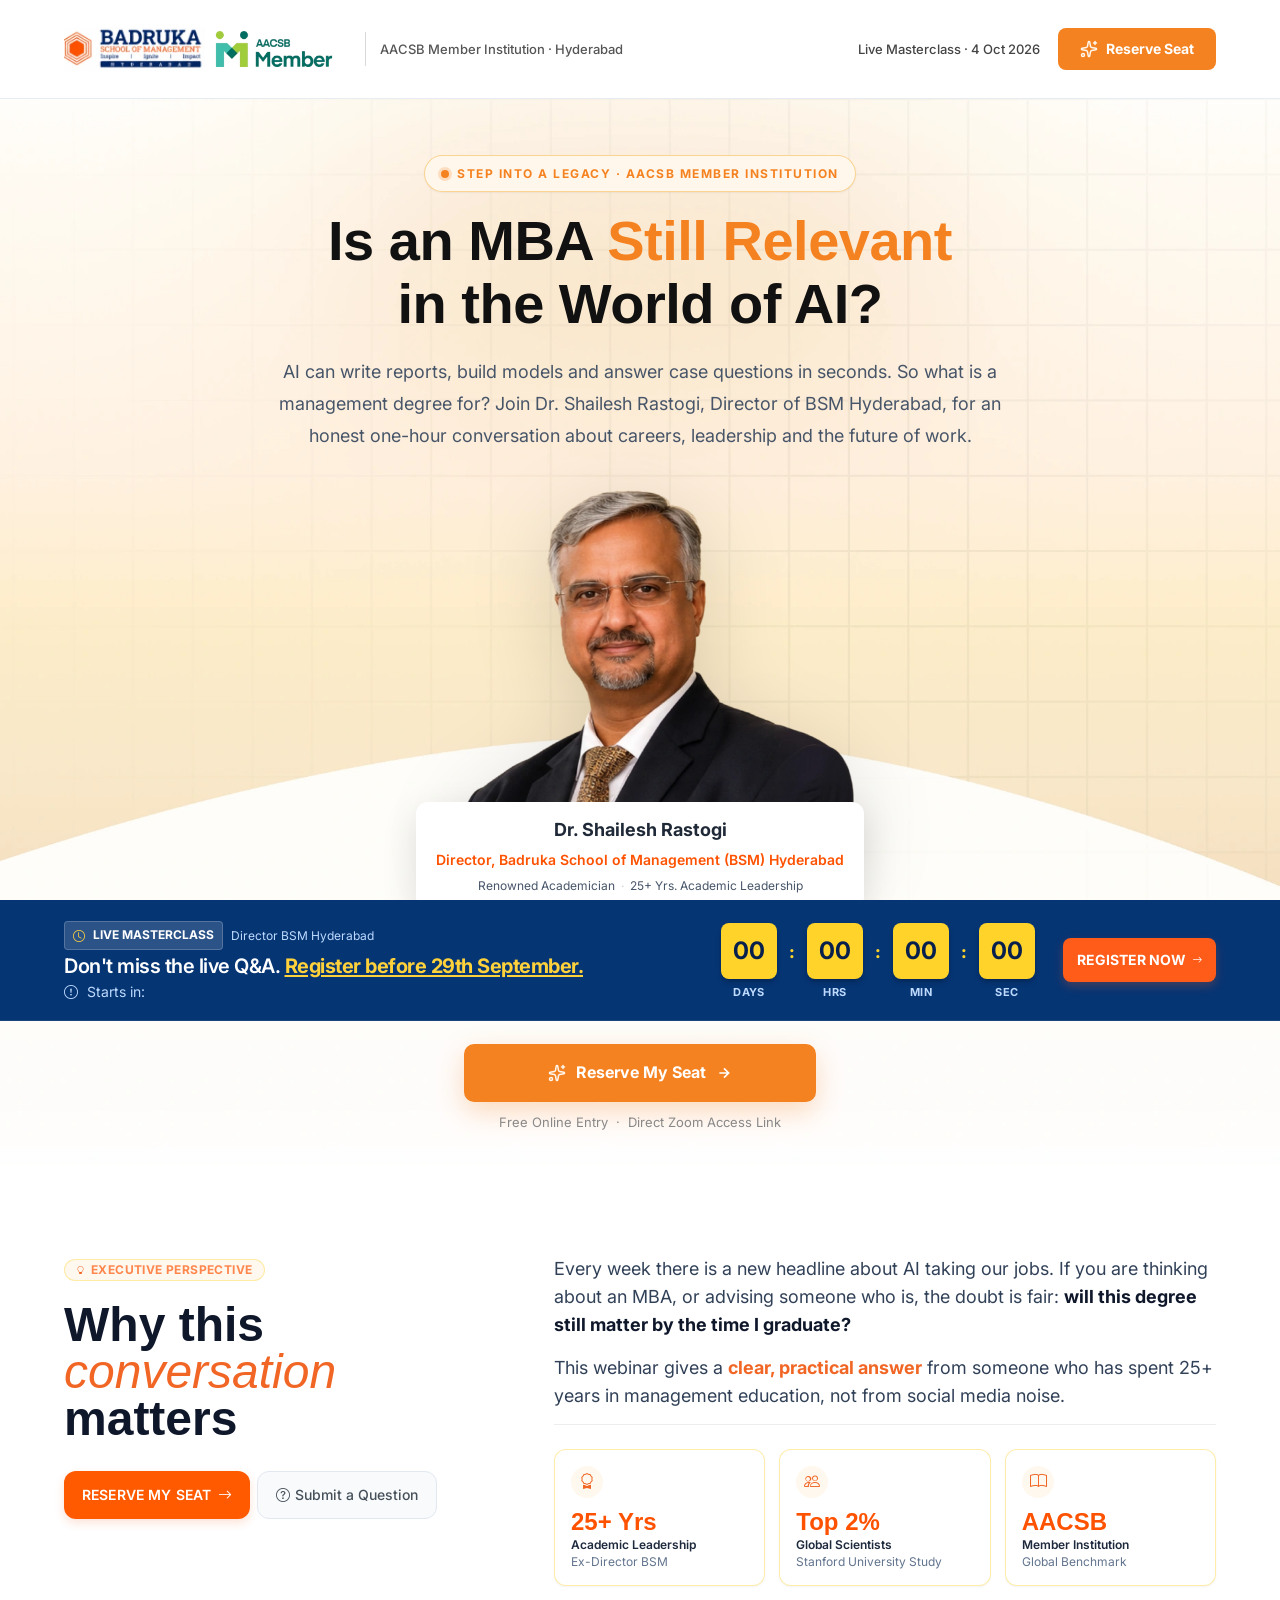
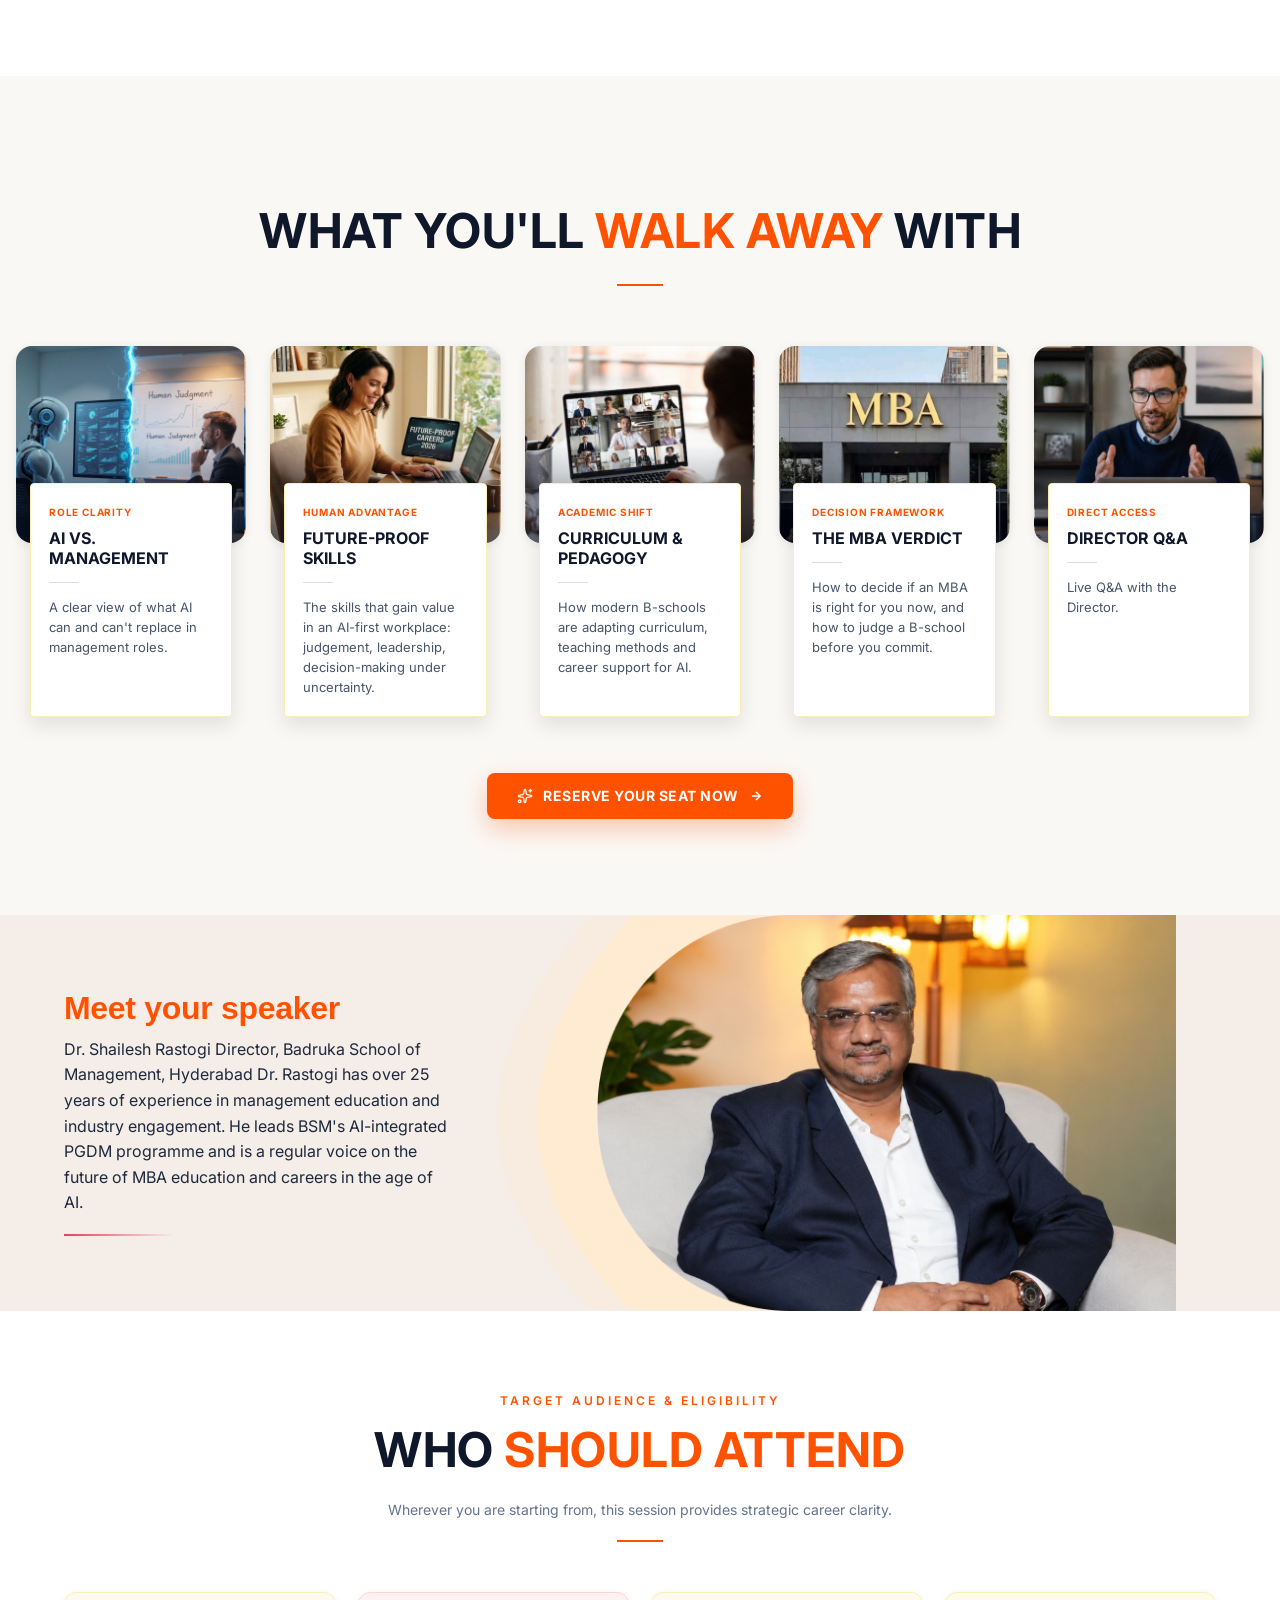
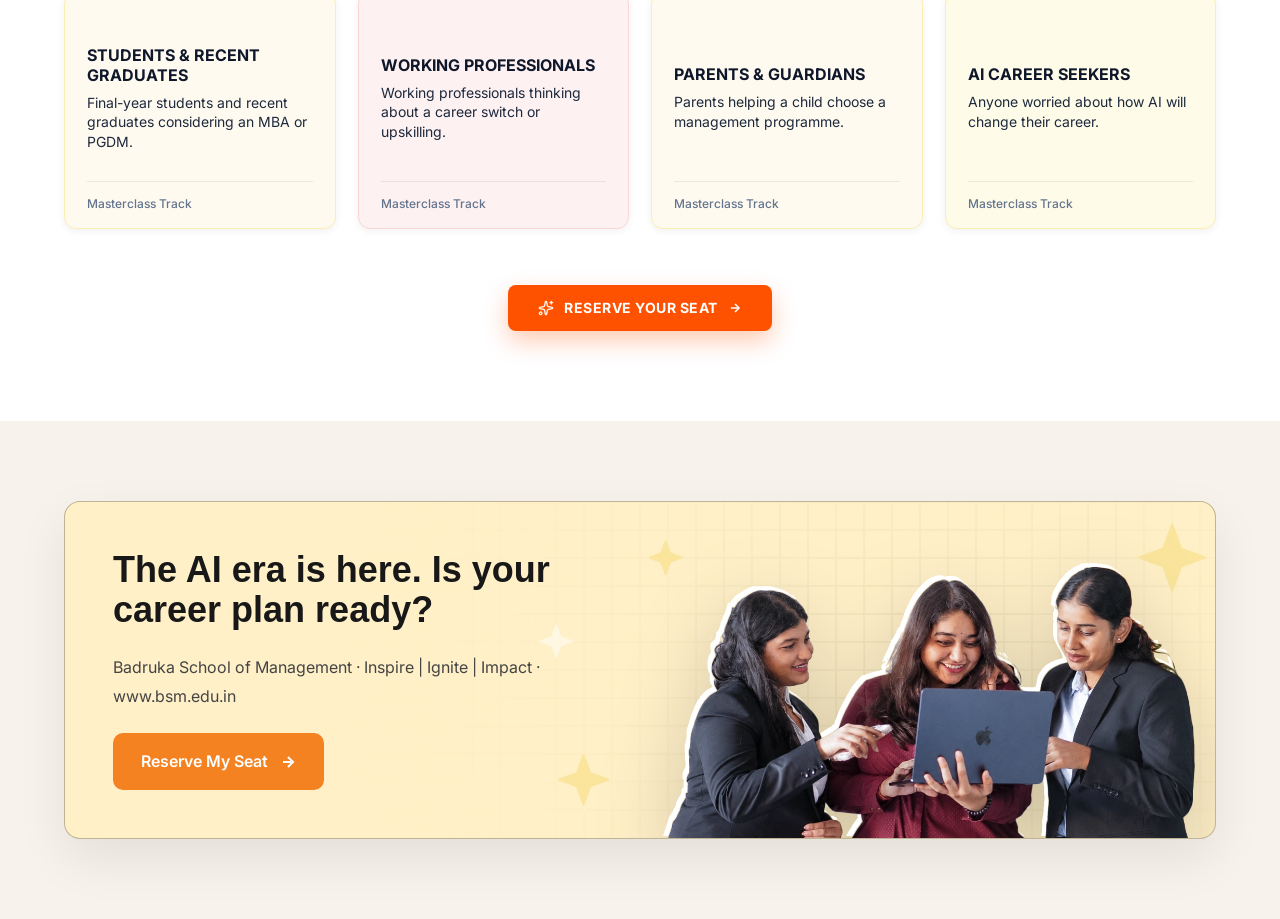
==== commit c8da3c75: "add new changes" ====
--- a/index.html
+++ b/index.html
@@ -6,7 +6,7 @@
     <title>Is an MBA Still Relevant in the World of AI? | Live Masterclass – BSM Hyderabad</title>
     <meta
       name="description"
-      content="Join Dr. Shailesh Rastogi, Director of BSM Hyderabad, for a live one-hour masterclass on MBA relevance in the AI era. Free online entry. 30 September 2026."
+      content="Join Dr. Shailesh Rastogi, Director of BSM Hyderabad, for a live one-hour masterclass on MBA relevance in the AI era. Free online entry. 4 October 2026."
     />
     <link rel="icon" href="images/favicon.webp" sizes="32x32" />
     <link rel="preconnect" href="https://fonts.googleapis.com" />
@@ -25,7 +25,6 @@
     <noscript>
       <link rel="stylesheet" href="https://cdn.jsdelivr.net/npm/bootstrap@5.3.3/dist/css/bootstrap.min.css" />
     </noscript>
-    <link rel="stylesheet" href="https://cdn.jsdelivr.net/npm/swiper@11/swiper-bundle.min.css" />
     <link rel="stylesheet" href="css/style.css?v=3" />
     <link rel="stylesheet" href="css/scroll-animations.css" />
     <!--DTC-->
@@ -148,7 +147,7 @@
             <span class="header-aacsb-tag">AACSB Member Institution · Hyderabad</span>
           </div>
           <div class="header-right d-flex align-items-center">
-            <span class="header-live-label d-none d-lg-flex align-items-center"> Live Masterclass · 30 Sept 2026 </span>
+            <span class="header-live-label d-none d-lg-flex align-items-center"> Live Masterclass · 4 Oct 2026 </span>
             <a href="#register-now" class="header-cta-btn d-inline-flex align-items-center" data-enq-trigger>
               <img src="images/star-icon.svg" alt="Time" width="18" height="18" />
               Reserve Seat
@@ -208,7 +207,7 @@
           <div class="webinar-strip-inner position-relative">
             <div class="webinar-strip-item d-flex align-items-center justify-content-center">
               <img src="images/Calendar.svg" alt="Date" width="18" height="18" />
-              <span>Wednesday, 30 September 2026</span>
+              <span>Sunday, 4 October 2026</span>
             </div>
             <div class="webinar-strip-item d-flex align-items-center justify-content-center">
               <img src="images/Clock.svg" alt="Time" width="18" height="18" />
@@ -613,7 +612,7 @@
   <script src="js/scroll-animations.js" defer></script>
   <script>
     (function () {
-      const targetDate = new Date('2026-09-30T11:30:00Z').getTime();
+      const targetDate = new Date('2026-10-04T11:30:00Z').getTime();
       const daysEl = document.getElementById('countdown-days');
       const hoursEl = document.getElementById('countdown-hours');
       const minutesEl = document.getElementById('countdown-minutes');
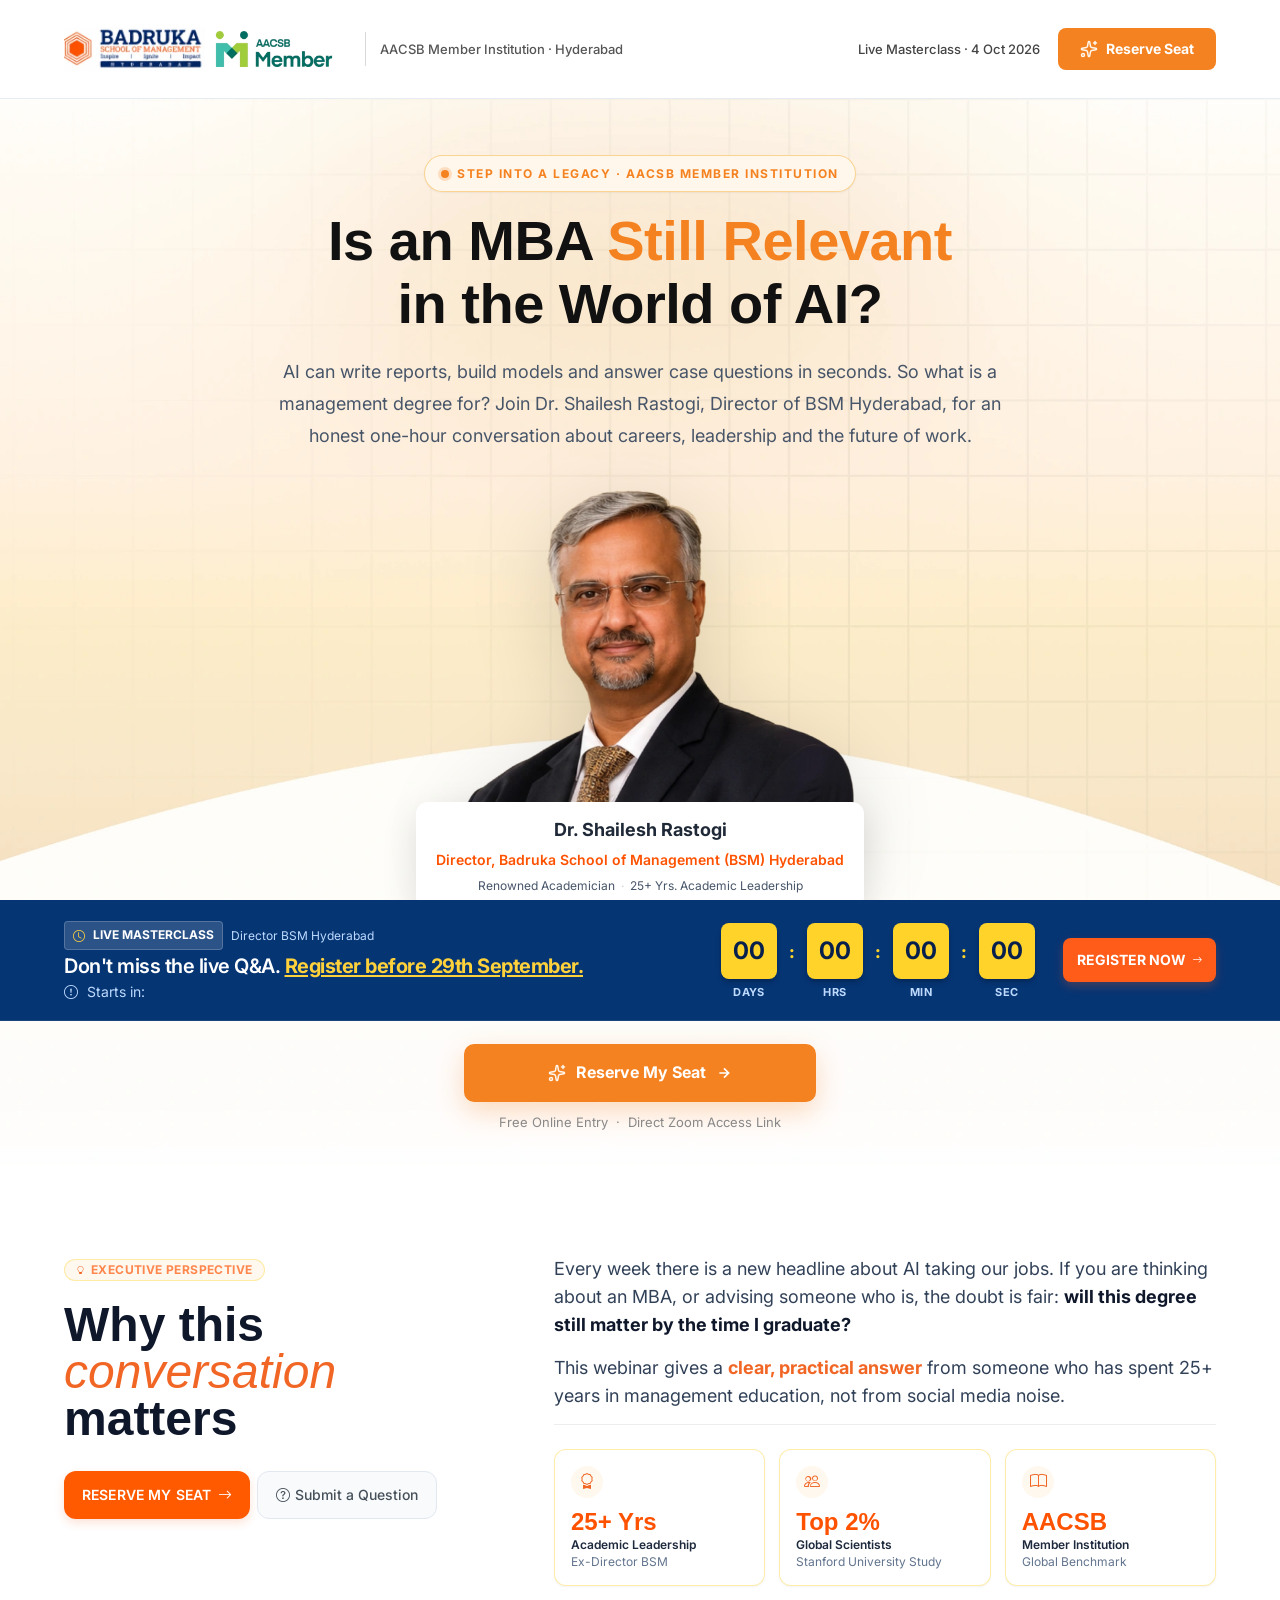
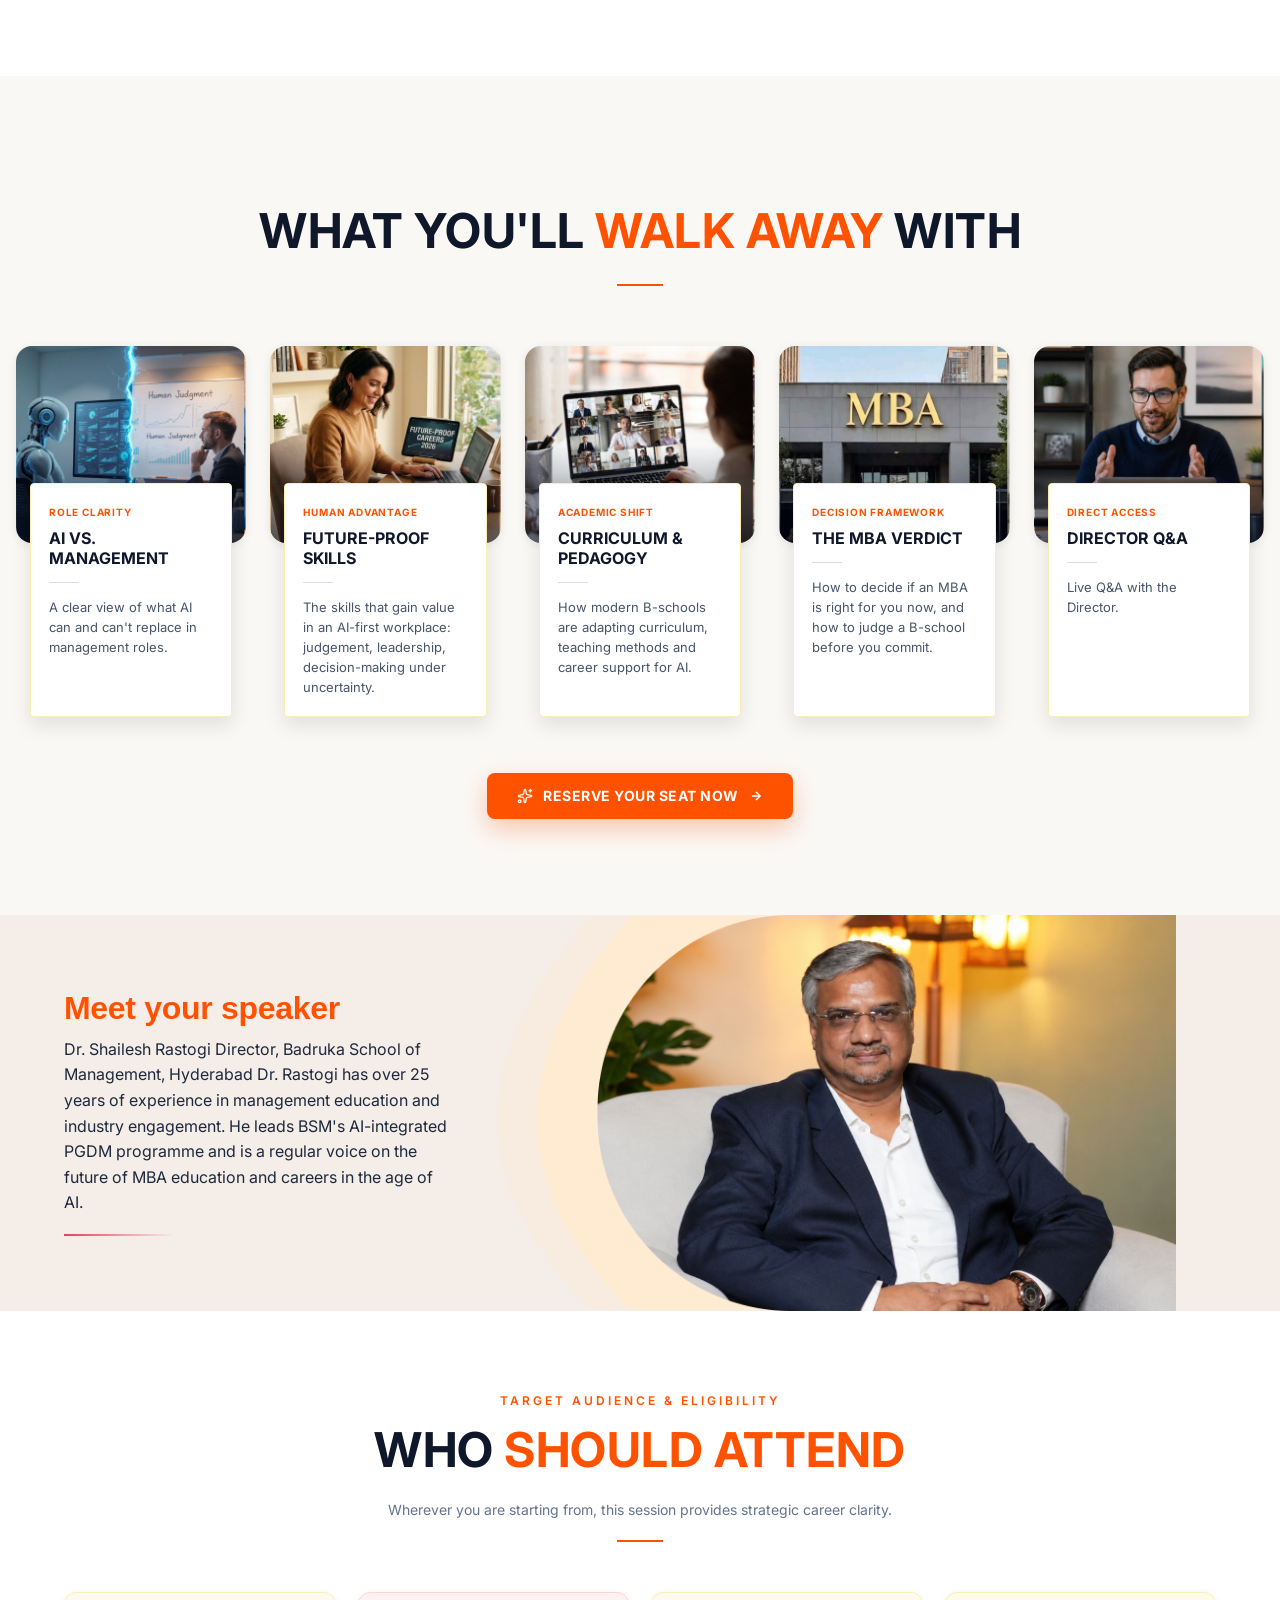
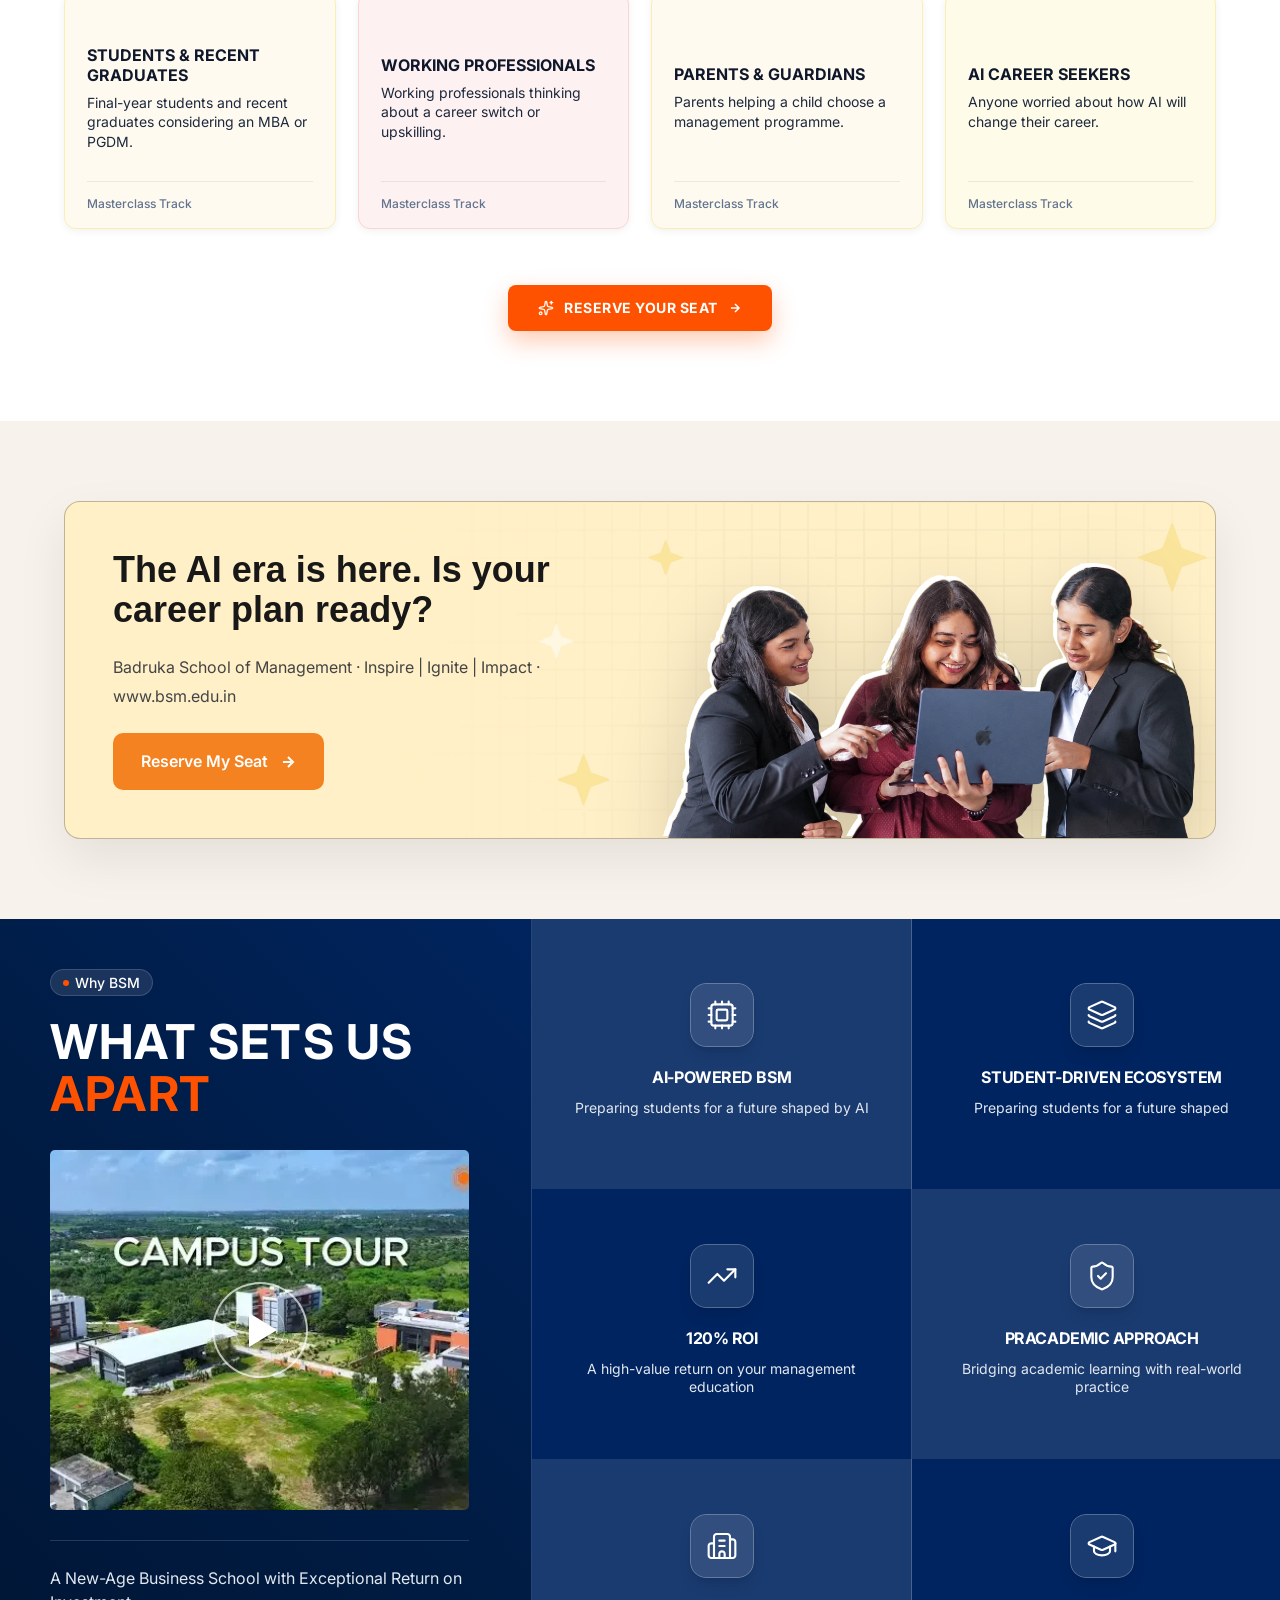
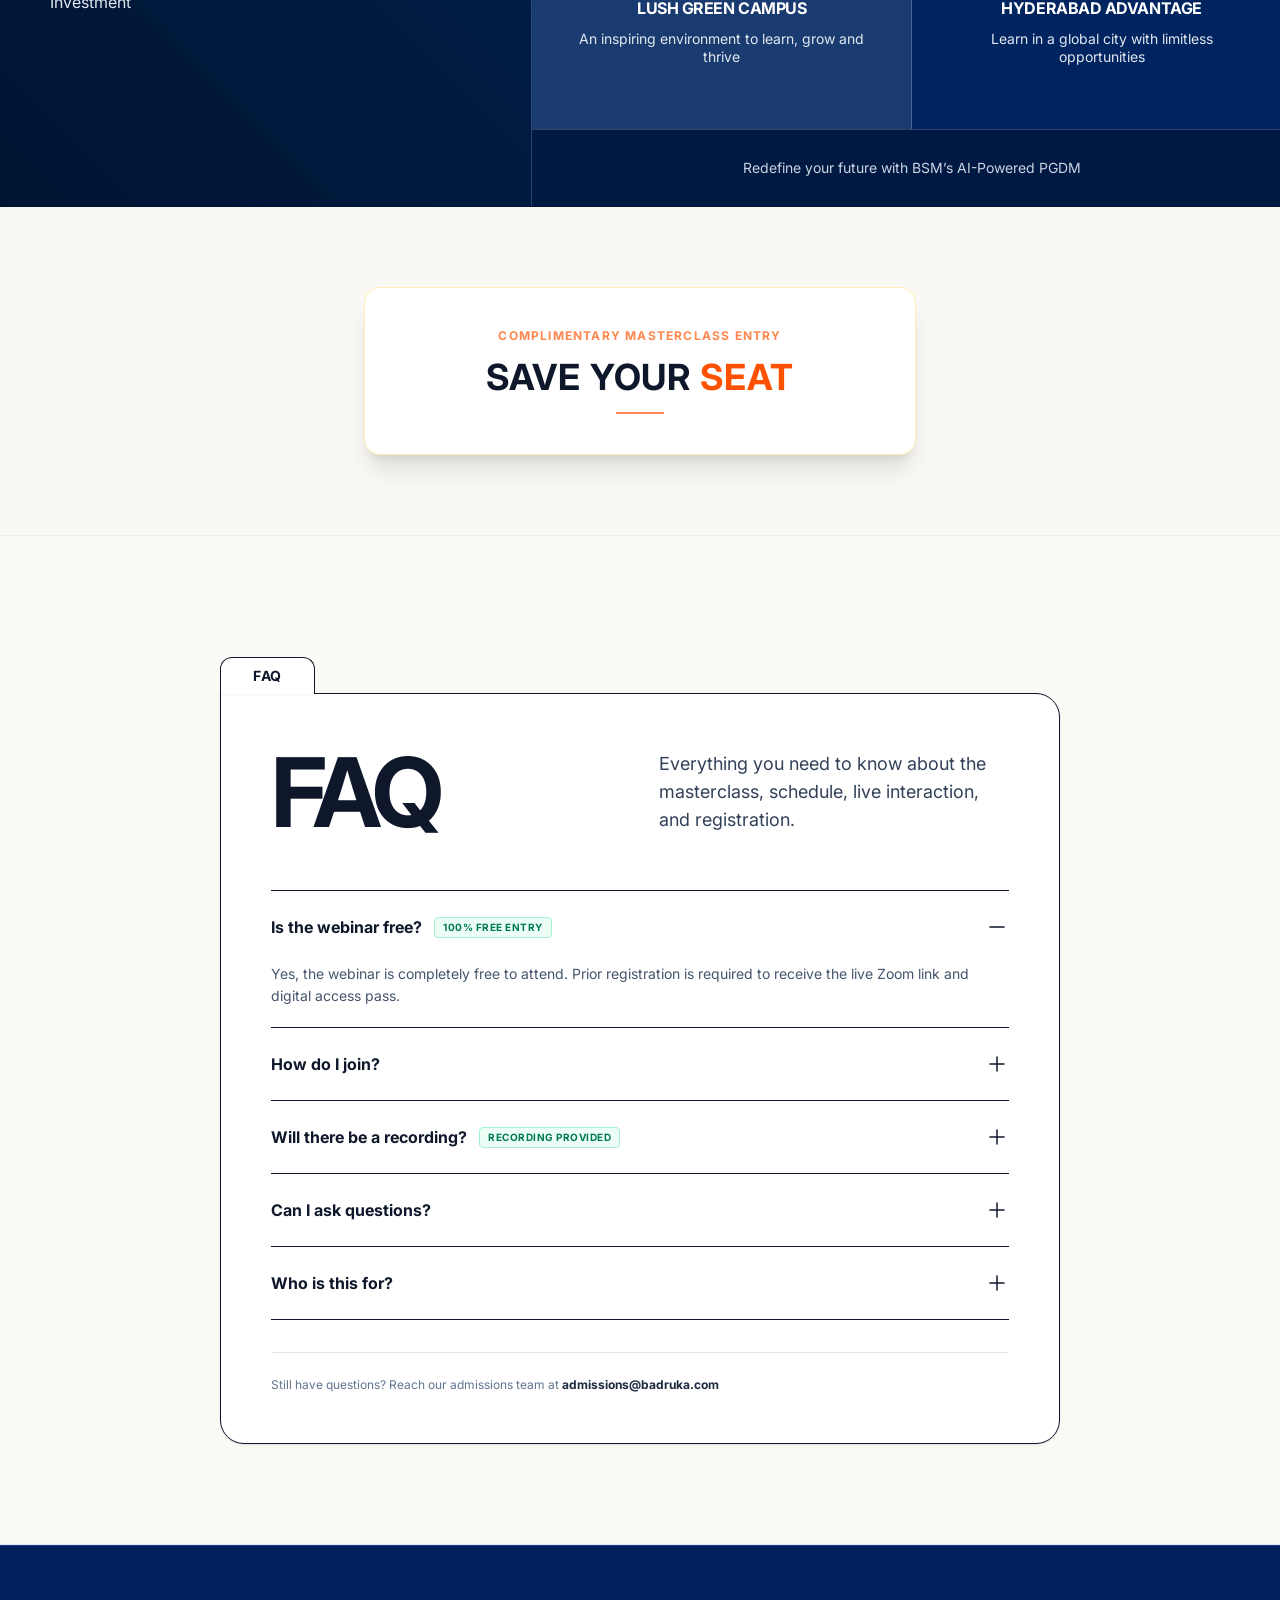
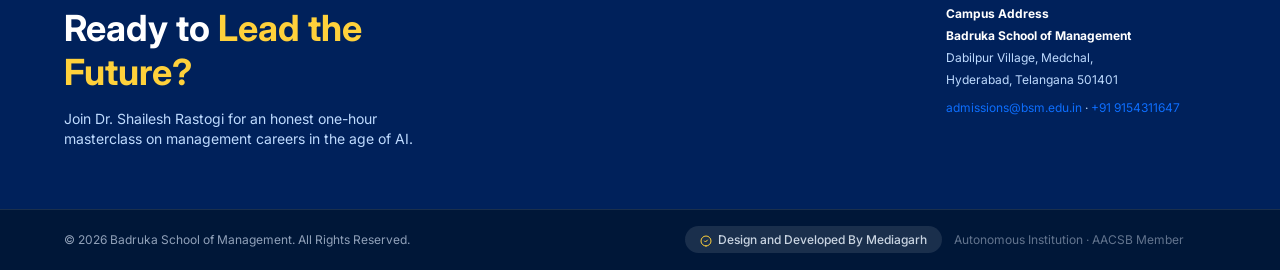
==== commit 737f8d4b: "add new changes" ====
--- a/index.html
+++ b/index.html
@@ -599,7 +599,366 @@
         </div>
       </div>
     </section>
+    <section style="overflow: hidden;">
+        <div class="sets-us-apart-section">
+            <div class="row">
+                <div class="col-lg-5"
+                    style="background: linear-gradient(45deg, #001432 0%, rgba(0, 28, 68, 0.90) 50%, rgba(0, 39, 104, 0.80) 100%);">
+                    <div class="sets-us-apart-video-layout">
+                        <div class="sets-us-apart-video-subheading">
+                            <div></div> Why BSM
+                        </div>
+                        <div class="sets-us-apart-video-heading"> What Sets Us <span
+                                style="color:  #FE5201;">Apart</span></div>
+                        <div class="video-preview-box" id="videoPreview">
+                            <div class="video-play-wrapper">
+                                <div class="video-play-button"></div>
+                            </div>
+                        </div>
+                        <div class="video-preview-box-footer">
+                            A New-Age Business School with Exceptional Return on Investment
+                        </div>
+                    </div>
+                </div>
+                <div class="col-lg-7 p-0 m-0 sets-us-apart-main-card">
+                    <div class="row p-0 m-0">
+                        <div class="col-lg-6 p-0 m-0 order-1 order-lg-0">
+                            <div class="sets-us-apart-card">
+                                <img src="images/ai-powered.svg" class="img-fluid" alt="" />
+                                <div class="sets-us-apart-card-title">AI-Powered BSM</div>
+                                <div class="sets-us-apart-card-shortdiscription">Preparing students for a future shaped
+                                    by AI</div>
+                            </div>
+                        </div>
+                        <div class="col-lg-6 p-0 m-0 order-2 order-lg-0">
+                            <div class="sets-us-apart-card" style="background: none;">
+                                <img src="images/students.svg" class="img-fluid" alt="" />
+                                <div class="sets-us-apart-card-title">Student-Driven Ecosystem</div>
+                                <div class="sets-us-apart-card-shortdiscription">Preparing students for a future shaped
+                                </div>
+                            </div>
+                        </div>
+                        <div class="col-lg-6 p-0 m-0 order-5 order-lg-0">
+                            <div class="sets-us-apart-card" style="background: none;">
+                                <img src="images/roi.svg" class="img-fluid" alt="" />
+                                <div class="sets-us-apart-card-title">120% ROI</div>
+                                <div class="sets-us-apart-card-shortdiscription">
+                                    A high-value return on your management education</div>
+                            </div>
+                        </div>
+                        <div class="col-lg-6 p-0 m-0 order-3 order-lg-0">
+                            <div class="sets-us-apart-card">
+                                <img src="images/approach.svg" class="img-fluid" alt="" />
+                                <div class="sets-us-apart-card-title">Pracademic Approach</div>
+                                <div class="sets-us-apart-card-shortdiscription">
+                                    Bridging academic learning with real-world practice</div>
+                            </div>
+                        </div>
+                        <div class="col-lg-6 p-0 m-0 ">
+                            <div class="sets-us-apart-card">
+                                <img src="images/lush.svg" class="img-fluid" alt="" />
+                                <div class="sets-us-apart-card-title">Lush Green Campus</div>
+                                <div class="sets-us-apart-card-shortdiscription">An inspiring environment to learn, grow
+                                    and thrive</div>
+                            </div>
+                        </div>
+                        <div class="col-lg-6 p-0 m-0 ">
+                            <div class="sets-us-apart-card" style="background: none;">
+                                <img src="images/hyderabad.svg" class="img-fluid" alt="" />
+                                <div class="sets-us-apart-card-title">Hyderabad Advantage</div>
+                                <div class="sets-us-apart-card-shortdiscription">Learn in a global city with limitless
+                                    opportunities</div>
+                            </div>
+                        </div>
+                    </div>
+                    <div class="sets-us-apart-card-discamailer">Redefine your future with BSM’s AI-Powered PGDM</div>
+                </div>
+            </div>
+        </div>
+    </section>
+    <section>
+        <div class="complimentary-section">
+            <div class="container">
+                <div class="row mx-auto justify-content-center">
+                    <div class="col-lg-6">
+                        <div class="complimentary-cards">
+                            <div class="complimentary-card-subheading">Complimentary Masterclass Entry</div>
+                            <div class="complimentary-card-heading">Save your <span style="color:#FE5201;">seat</span>
+                            </div>
+                            <div class="complimentary-card-line"></div>
+                        </div>
+                    </div>
+                </div>
+            </div>
+        </div>
+    </section>
+    <section>
+        <div class="faq-layouts">
+            <div class="container">
+                <div class="row mx-auto justify-content-center">
+                    <div class="col-lg-9">
+                        <div class="faq-contant">
+                            <div class="faq-tab">FAQ</div>
+                            <div class="faq-card">
+                                <div
+                                    class="faq-header d-flex flex-column flex-md-row justify-content-between align-items-md-center">
+                                    <h1 class="faq-title">FAQ</h1>
+                                    <p class="faq-description">
+                                        Everything you need to know about the masterclass, schedule, live interaction,
+                                        and registration.
+                                    </p>
+                                </div>
+                                <div class="faq-accordion">
+                                    <!-- Q1 (open by default) -->
+                                    <div class="faq-item active">
+                                        <button class="faq-question" type="button" id="faq-q1" aria-expanded="true"
+                                            aria-controls="faq-a1">
+                                            <span class="faq-question-text">
+                                                Is the webinar free?
+                                                <span class="faq-badge">100% FREE ENTRY</span>
+                                            </span>
+                                            <svg class="faq-icon" viewBox="0 0 24 24" aria-hidden="true">
+                                                <line x1="5" y1="12" x2="19" y2="12" />
+                                                <line class="bar-v" x1="12" y1="5" x2="12" y2="19" />
+                                            </svg>
+                                        </button>
+                                        <div class="faq-answer" id="faq-a1" role="region" aria-labelledby="faq-q1">
+                                            <div class="faq-answer-inner">
+                                                <p>Yes, the webinar is completely free to attend. Prior registration is
+                                                    required to receive the live Zoom link and digital access pass.</p>
+                                            </div>
+                                        </div>
+                                    </div>
+                                    <!-- Q2 -->
+                                    <div class="faq-item">
+                                        <button class="faq-question" type="button" id="faq-q2" aria-expanded="false"
+                                            aria-controls="faq-a2">
+                                            <span class="faq-question-text">How do I join?</span>
+                                            <svg class="faq-icon" viewBox="0 0 24 24" aria-hidden="true">
+                                                <line x1="5" y1="12" x2="19" y2="12" />
+                                                <line class="bar-v" x1="12" y1="5" x2="12" y2="19" />
+                                            </svg>
+                                        </button>
+                                        <div class="faq-answer" id="faq-a2" role="region" aria-labelledby="faq-q2">
+                                            <div class="faq-answer-inner">
+                                                <p>Once you register, you will receive an email with a secure Zoom link
+                                                    and instructions on how to join the masterclass at the scheduled
+                                                    time.</p>
+                                            </div>
+                                        </div>
+                                    </div>
+                                    <!-- Q3 -->
+                                    <div class="faq-item">
+                                        <button class="faq-question" type="button" id="faq-q3" aria-expanded="false"
+                                            aria-controls="faq-a3">
+                                            <span class="faq-question-text">
+                                                Will there be a recording?
+                                                <span class="faq-badge">RECORDING PROVIDED</span>
+                                            </span>
+                                            <svg class="faq-icon" viewBox="0 0 24 24" aria-hidden="true">
+                                                <line x1="5" y1="12" x2="19" y2="12" />
+                                                <line class="bar-v" x1="12" y1="5" x2="12" y2="19" />
+                                            </svg>
+                                        </button>
+                                        <div class="faq-answer" id="faq-a3" role="region" aria-labelledby="faq-q3">
+                                            <div class="faq-answer-inner">
+                                                <p>Yes! A full recording of the session will be made available to all
+                                                    registered attendees shortly after the live event concludes.</p>
+                                            </div>
+                                        </div>
+                                    </div>
+                                    <!-- Q4 -->
+                                    <div class="faq-item">
+                                        <button class="faq-question" type="button" id="faq-q4" aria-expanded="false"
+                                            aria-controls="faq-a4">
+                                            <span class="faq-question-text">Can I ask questions?</span>
+                                            <svg class="faq-icon" viewBox="0 0 24 24" aria-hidden="true">
+                                                <line x1="5" y1="12" x2="19" y2="12" />
+                                                <line class="bar-v" x1="12" y1="5" x2="12" y2="19" />
+                                            </svg>
+                                        </button>
+                                        <div class="faq-answer" id="faq-a4" role="region" aria-labelledby="faq-q4">
+                                            <div class="faq-answer-inner">
+                                                <p>Absolutely. We will have a dedicated live Q&amp;A session at the end
+                                                    of the masterclass where you can interact directly with the hosts.
+                                                </p>
+                                            </div>
+                                        </div>
+                                    </div>
+                                    <!-- Q5 -->
+                                    <div class="faq-item">
+                                        <button class="faq-question" type="button" id="faq-q5" aria-expanded="false"
+                                            aria-controls="faq-a5">
+                                            <span class="faq-question-text">Who is this for?</span>
+                                            <svg class="faq-icon" viewBox="0 0 24 24" aria-hidden="true">
+                                                <line x1="5" y1="12" x2="19" y2="12" />
+                                                <line class="bar-v" x1="12" y1="5" x2="12" y2="19" />
+                                            </svg>
+                                        </button>
+                                        <div class="faq-answer" id="faq-a5" role="region" aria-labelledby="faq-q5">
+                                            <div class="faq-answer-inner">
+                                                <p>This masterclass is designed for anyone looking to upskill, network,
+                                                    and gain deep industry insights, regardless of their current
+                                                    experience level.</p>
+                                            </div>
+                                        </div>
+                                    </div>
+                                </div>
+                                <div class="faq-footer">
+                                    <p>Still have questions? Reach our admissions team at
+                                        <strong>admissions@badruka.com</strong>
+                                    </p>
+                                </div>
+                            </div>
+                        </div>
+                    </div>
+                </div>
+            </div>
+        </div>
+    </section>
+    <footer>
+        <div class="footer-layout-section">
+            <div class="container">
+                <div class="row d-flex justify-content-between">
+                    <div class="col-lg-4">
+                        <div class="footer-contant">
+                            <div class="footer-contant-heading">
+                                Ready to <span style="color:#FFD13B;">Lead the Future? </span>
+                            </div>
+                            <div class="footer-contant-discription">
+                                Join Dr. Shailesh Rastogi for an honest one-hour masterclass on management careers in
+                                the age of AI.
+                            </div>
+                        </div>
+                    </div>
+                    <div class="col-lg-3">
+                        <div class="footer-innformation-contant">
+                            <p style="color: #FFFFFF; font-weight: 700;">Campus Address</p>
+                            <p style="color: #FFFFFF; font-weight: 700;">Badruka School of Management</p>
+                            <p>Dabilpur Village, Medchal,</p>
+                            <p>Hyderabad, Telangana 501401</p>
+                            <p style="margin-top: 12px;"><a
+                                    href="mailto:admissions@bsm.edu.in">admissions@bsm.edu.in</a> · <a
+                                    href="tel:+919154311647">+91 9154311647</a></p>
+                        </div>
+                    </div>
+                </div>
+            </div>
+        </div>
+        <div class="copyright-layout">
+            <div class="container">
+                <div class="row">
+                    <div class="col-lg-6 col-12">
+                        <div class="copyright-contant">
+                            © 2026 Badruka School of Management. All Rights Reserved.
+                        </div>
+                    </div>
+                    <div class="col-lg-6 col-12">
+                        <div class="copyright-desteam">
+                            <span> <svg xmlns="http://www.w3.org/2000/svg" width="12" height="12" viewBox="0 0 12 12"
+                                    fill="none">
+                                    <g clip-path="url(#clip0_3_1053)">
+                                        <path
+                                            d="M6 11C8.76142 11 11 8.76142 11 6C11 3.23858 8.76142 1 6 1C3.23858 1 1 3.23858 1 6C1 8.76142 3.23858 11 6 11Z"
+                                            stroke="#FFD13B" stroke-linecap="round" stroke-linejoin="round" />
+                                        <path d="M4.5 6L5.5 7L7.5 5" stroke="#FFD13B" stroke-linecap="round"
+                                            stroke-linejoin="round" />
+                                    </g>
+                                    <defs>
+                                        <clipPath id="clip0_3_1053">
+                                            <rect width="12" height="12" fill="white" />
+                                        </clipPath>
+                                    </defs>
+                                </svg>&nbsp; Design and Developed By Mediagarh</span> &nbsp;&nbsp; Autonomous
+                            Institution · AACSB Member
+                        </div>
+                    </div>
+                </div>
+            </div>
+        </div>
+    </footer>
+    <!-- Video Modal -->
+    <div class="video-modal" id="videoModal">
+        <div class="video-modal-content">
+            <button class="video-close" id="videoClose">
+                &times;
+            </button>
+            <iframe id="videoIframe" src="" title="Campus Tour - 2026"
+                allow="accelerometer; autoplay; clipboard-write; encrypted-media; gyroscope; picture-in-picture; web-share"
+                allowfullscreen>
+            </iframe>
+
+        </div>
+
+    </div>
   </body>
+    <script>
+    document.addEventListener('DOMContentLoaded', () => {
+      const DURATION = 450;
+      const items = document.querySelectorAll('.faq-item');
+      const panelOf = (item) => item.querySelector('.faq-answer');
+      const btnOf = (item) => item.querySelector('.faq-question');
+      function openItem(item) {
+        const panel = panelOf(item);
+        item.classList.add('active');
+        btnOf(item).setAttribute('aria-expanded', 'true');
+        panel.style.height = panel.scrollHeight + 'px';
+        clearTimeout(panel._t);
+        panel._t = setTimeout(() => {
+          if (item.classList.contains('active')) panel.style.height = 'auto';
+        }, DURATION);
+      }
+      function closeItem(item) {
+        const panel = panelOf(item);
+        clearTimeout(panel._t);
+        panel.style.height = panel.scrollHeight + 'px';
+        panel.offsetHeight; // reflow force
+        item.classList.remove('active');
+        btnOf(item).setAttribute('aria-expanded', 'false');
+        panel.style.height = '0px';
+      }
+      items.forEach((item) => {
+        if (item.classList.contains('active')) panelOf(item).style.height = 'auto';
+      });
+      items.forEach((item) => {
+        btnOf(item).addEventListener('click', () => {
+          const wasActive = item.classList.contains('active');
+          items.forEach((other) => {
+            if (other !== item && other.classList.contains('active')) closeItem(other);
+          });
+          wasActive ? closeItem(item) : openItem(item);
+        });
+      });
+    });
+    document.addEventListener('DOMContentLoaded', function () {
+      const preview = document.getElementById('videoPreview');
+      const modal = document.getElementById('videoModal');
+      const closeBtn = document.getElementById('videoClose');
+      const iframe = document.getElementById('videoIframe');
+      const videoURL = 'https://www.youtube.com/embed/WY0dJmK2Alo';
+      preview.addEventListener('click', function () {
+        iframe.src = videoURL + '?autoplay=1&rel=0';
+        modal.classList.add('active');
+        document.body.style.overflow = 'hidden';
+      });
+      function closeVideo() {
+        modal.classList.remove('active');
+        iframe.src = '';
+        document.body.style.overflow = '';
+      }
+      closeBtn.addEventListener('click', closeVideo);
+      modal.addEventListener('click', function (e) {
+        if (e.target === modal) {
+          closeVideo();
+        }
+      });
+      document.addEventListener('keydown', function (e) {
+        if (e.key === 'Escape') {
+          closeVideo();
+        }
+      });
+    });
+  </script>
   <script>
     (function () {
       var d = document.documentElement;
--- a/css/style.css
+++ b/css/style.css
@@ -1880,30 +1880,30 @@
   }
 
   .conversation-proof-grid {
-    grid-template-columns: 1fr;
+    display: grid;
+    grid-template-columns: 1fr 1fr;
     gap: 10px;
     margin-top: 15px;
   }
 
+  .conversation-proof-grid > :nth-child(3) {
+    grid-column: 1 / -1;
+  }
+
   .conversation-proof-card {
     min-height: 76px;
-
     padding: 14px;
-
     border-radius: 9px;
-
     gap: 10px;
   }
 
   .conversation-proof-card:hover {
-    padding: 13px;
-
     transform: translateY(-2px);
   }
 
   .conversation-proof-icon {
-    width: 22px;
-    height: 22px;
+    width: 32px;
+    height: 32px;
   }
 
   .conversation-proof-icon i {
@@ -1911,19 +1911,19 @@
   }
 
   .conversation-proof-content strong {
-    font-size: 15px;
+    font-size: 16px;
 
     margin-bottom: 5px;
   }
 
   .conversation-proof-content span {
-    font-size: 10px;
+    font-size: 12px;
 
     margin-bottom: 4px;
   }
 
   .conversation-proof-content small {
-    font-size: 8px;
+    font-size: 12px;
 
     white-space: normal;
   }
@@ -2328,9 +2328,773 @@
   border-color: rgba(255, 255, 255, 0.18);
 }
 
-/*==================================================
-  RESPONSIVE
-==================================================*/
+.copyright-layout {
+  border-top: 1px solid rgba(255, 255, 255, 0.1);
+  background: #001738;
+  padding: 24px 0px;
+}
+
+.copyright-contant {
+  color: #90a1b9;
+  text-align: center;
+  font-family: 'Inter', sans-serif;
+  font-size: 12px;
+  font-style: normal;
+  font-weight: 400;
+  line-height: 16px;
+  text-align: left;
+}
+
+.copyright-desteam {
+  color: #62748e;
+  text-align: center;
+  font-family: 'Inter', sans-serif;
+  font-size: 12px;
+  font-style: normal;
+  font-weight: 400;
+  line-height: 16px;
+}
+
+.copyright-desteam span {
+  border-radius: 30px;
+  background: rgba(255, 255, 255, 0.1);
+  color: #cad5e2;
+  text-align: center;
+  font-family: 'Inter', sans-serif;
+  font-size: 12px;
+  font-style: normal;
+  padding: 6px 15px;
+  font-weight: 500;
+  line-height: 12px;
+}
+
+.footer-layout-section {
+  border-top: 1px solid #1c398e;
+  background: #00215b;
+  padding: 60px 0px;
+}
+
+.footer-contant-heading {
+  color: #fff;
+  font-family: 'Inter', sans-serif;
+  font-size: 36px;
+  font-style: normal;
+  font-weight: 700;
+  line-height: 44px;
+  padding-bottom: 15px;
+}
+
+.footer-contant-discription {
+  color: #bedbff;
+  font-family: 'Inter', sans-serif;
+  font-size: 14px;
+  font-style: normal;
+  font-weight: 400;
+  line-height: 20px;
+}
+
+.footer-innformation-contant p {
+  color: #bedbff;
+  font-family: 'Inter', sans-serif;
+  font-size: 12px;
+  font-style: normal;
+  font-weight: 400;
+  line-height: 16px;
+  margin-bottom: 6px;
+}
+
+.faq-layouts {
+  border-bottom: 1px solid #e2e8f0;
+  background: #fcfaf7;
+  padding: 100px 0px;
+}
+
+.faq-contant {
+  max-width:;
+  position: relative;
+  margin-top: 20px;
+}
+
+.faq-tab {
+  display: inline-flex;
+  align-items: center;
+  justify-content: center;
+
+  position: relative;
+  top: 1px;
+  z-index: 2;
+  border-radius: 12px 12px 0 0;
+  padding: 8px 32px;
+  border-top: 1px solid #0f172b;
+  border-right: 1px solid #0f172b;
+  border-left: 1px solid #0f172b;
+  background: #fff;
+  box-shadow: 0 1px 2px 0 rgba(0, 0, 0, 0.05);
+  color: #0f172b;
+  font-family: 'Inter', sans-serif;
+  font-size: 14px;
+  font-style: normal;
+  font-weight: 700;
+  line-height: 20px;
+  /* 142.857% */
+  letter-spacing: 0.7px;
+  text-transform: uppercase;
+}
+
+.faq-card {
+  border-radius: 0 24px 24px 24px;
+  border: 1px solid #0f172b;
+  background: #fff;
+  box-shadow:
+    0 1px 3px 0 rgba(0, 0, 0, 0.1),
+    0 1px 2px -1px rgba(0, 0, 0, 0.1);
+  padding: 50px;
+}
+
+.faq-header {
+  padding-bottom: 50px;
+}
+
+.faq-title {
+  color: #0f172b;
+  font-family: 'Inter', sans-serif;
+  font-size: 96px;
+  font-style: normal;
+  font-weight: 700;
+  line-height: 96px;
+  letter-spacing: -4.8px;
+  text-transform: uppercase;
+}
+
+.faq-description {
+  color: #314158;
+  font-family: 'Inter', sans-serif;
+  font-size: 18px;
+  font-style: normal;
+  font-weight: 400;
+  line-height: 28px;
+  /* 155.556% */
+  max-width: 350px;
+  margin: 0;
+}
+
+.faq-accordion {
+  border-top: 1px solid #0f172b;
+}
+
+.faq-item {
+  border-bottom: 1px solid #0f172b;
+}
+
+.faq-question {
+  all: unset;
+  box-sizing: border-box;
+  width: 100%;
+  padding: 1.5rem 0;
+  display: flex;
+  justify-content: space-between;
+  align-items: center;
+  gap: 16px;
+  cursor: pointer;
+  user-select: none;
+}
+
+.faq-question:focus-visible {
+  outline: 2px solid #059669;
+  outline-offset: 4px;
+  border-radius: 6px;
+}
+
+.faq-question-text {
+  color: #0f172b;
+  font-family: 'Inter', sans-serif;
+  font-size: 16px;
+  font-style: normal;
+  font-weight: 700;
+  line-height: 24px;
+  display: flex;
+  align-items: center;
+  flex-wrap: wrap;
+  gap: 12px;
+}
+
+.faq-badge {
+  border-radius: 4px;
+  border: 1px solid #a4f4cf;
+  background: #ecfdf5;
+
+  padding: 2px 8px;
+  color: #007a55;
+  font-family: 'Inter', sans-serif;
+  font-size: 10px;
+  font-style: normal;
+  font-weight: 700;
+  line-height: 15px;
+  /* 150% */
+  letter-spacing: 0.5px;
+  text-transform: uppercase;
+  white-space: nowrap;
+}
+
+/* SVG icon: the vertical bar rotates away, turning + into − */
+.faq-icon {
+  flex: none;
+  width: 24px;
+  height: 24px;
+  color: #0f172b;
+}
+
+.faq-icon line {
+  stroke: currentColor;
+  stroke-width: 1.5;
+  stroke-linecap: round;
+}
+
+.faq-icon .bar-v {
+  transform-origin: 12px 12px;
+  transition:
+    transform 0.35s ease,
+    opacity 0.35s ease;
+}
+
+.faq-item.active .faq-icon .bar-v {
+  transform: rotate(90deg);
+  opacity: 0;
+}
+
+/* Grid animation: animates to the real content height */
+.faq-answer {
+  display: grid;
+  grid-template-rows: 0fr;
+  transition: grid-template-rows 0.4s ease;
+}
+
+.faq-item.active .faq-answer {
+  grid-template-rows: 1fr;
+}
+
+.faq-answer-inner {
+  overflow: hidden;
+  visibility: hidden;
+  transition:
+    height 0.5s cubic-bezier(0.4, 0, 0.2, 1),
+    visibility 0s linear 0.5s;
+}
+
+.faq-item.active .faq-answer-inner {
+  visibility: visible;
+  transition-delay: 0s;
+}
+
+.faq-answer p {
+  margin: 0;
+  padding-bottom: 20px;
+  color: #45556c;
+  font-family: 'Inter', sans-serif;
+  font-size: 14px;
+  font-style: normal;
+  font-weight: 400;
+  line-height: 22px;
+  max-width: 100%;
+  opacity: 0;
+  transform: translateY(12px);
+  transition:
+    opacity 0.5s ease,
+    transform 0.5s cubic-bezier(0.4, 0, 0.2, 1);
+}
+
+.faq-item.active .faq-answer p {
+  opacity: 1;
+  transform: none;
+  transition-delay: 0.1s;
+}
+
+.faq-footer {
+  border-top: 1px solid #e2e8f0;
+  margin-top: 32px;
+  padding-top: 1.5rem;
+}
+
+.faq-footer p {
+  color: #62748e;
+  font-family: 'Inter', sans-serif;
+  font-size: 12px;
+  font-style: normal;
+  font-weight: 400;
+  line-height: 16px;
+  /* 133.333% */
+  margin: 0;
+}
+
+.faq-footer strong {
+  color: #1d293d;
+  font-family: 'Inter', sans-serif;
+  font-size: 12px;
+  font-style: normal;
+  font-weight: 700;
+  line-height: 16px;
+}
+
+@media (max-width: 768px) {
+  .faq-card {
+    padding: 30px 20px;
+  }
+
+  .faq-title {
+    font-size: 3.5rem;
+    margin-bottom: 15px;
+  }
+
+  .faq-description {
+    max-width: 100%;
+  }
+
+  .faq-question-text {
+    font-size: 0.95rem;
+    gap: 8px;
+  }
+}
+
+@media (prefers-reduced-motion: reduce) {
+  .faq-answer,
+  .faq-answer-inner,
+  .faq-answer p,
+  .faq-icon .bar-v {
+    transition: none !important;
+  }
+}
+
+.complimentary-section {
+  border-bottom: 1px solid rgba(226, 232, 240, 0.8);
+  background: #faf8f5;
+  padding: 80px 0px;
+}
+
+.complimentary-cards {
+  border-radius: 16px;
+  border: 1px solid rgba(254, 230, 133, 0.6);
+  background: #fff;
+  box-shadow:
+    0 20px 25px -5px rgba(0, 0, 0, 0.1),
+    0 8px 10px -6px rgba(0, 0, 0, 0.1);
+  padding: 40px;
+}
+
+.complimentary-card-subheading {
+  color: #ff874e;
+  text-align: center;
+  font-family: 'Inter', sans-serif;
+  font-size: 12px;
+  font-style: normal;
+  font-weight: 700;
+  line-height: 16px;
+  letter-spacing: 1.2px;
+  text-transform: uppercase;
+  padding-bottom: 10px;
+}
+
+.complimentary-card-heading {
+  color: #0f172b;
+  text-align: center;
+  font-family: 'Inter', sans-serif;
+  font-size: 36px;
+  font-style: normal;
+  font-weight: 700;
+  line-height: 46px;
+  letter-spacing: 0.9px;
+  text-transform: uppercase;
+}
+
+.complimentary-card-line {
+  width: 48px;
+  height: 2px;
+  background: #ff874e;
+  margin: 12px auto 0;
+}
+
+.sets-us-apart-section {
+  border-bottom: 1px solid #00122e;
+  background: #001738;
+}
+
+.sets-us-apart-video-layout {
+  width: 100% !important;
+  padding: 50px;
+  overflow: hidden;
+  margin: 0px !important;
+}
+
+.sets-us-apart-video-subheading {
+  width: max-content;
+  border-radius: 33554400px;
+  border: 1px solid rgba(255, 255, 255, 0.15);
+  background: rgba(255, 255, 255, 0.1);
+  backdrop-filter: blur(8px);
+  padding: 5px 12px;
+  color: #fff;
+  text-align: center;
+  font-family: 'Inter', sans-serif;
+  font-size: 14px;
+  font-style: normal;
+  font-weight: 500;
+  line-height: 15px;
+  display: flex;
+  justify-content: center;
+  align-items: center;
+  gap: 6px;
+  margin-bottom: 20px;
+}
+
+.sets-us-apart-video-subheading div {
+  width: 6px;
+  height: 6px;
+  border-radius: 30px;
+  background: #fe5201;
+}
+
+.sets-us-apart-video-heading {
+  color: #fff;
+  font-family: 'Inter', sans-serif;
+  font-size: 48px;
+  font-style: normal;
+  font-weight: 700;
+  line-height: 52px;
+  letter-spacing: 1.2px;
+  text-transform: uppercase;
+}
+
+.video-preview-box {
+  position: relative;
+  width: 100%;
+  height: 100%;
+  min-height: 360px;
+  background: url('/images/video-thumbnail.webp');
+  background-size: cover;
+  background-position: center;
+  overflow: hidden;
+  display: flex;
+  align-items: center;
+  justify-content: center;
+  cursor: pointer;
+  border-radius: 5px;
+  margin: 30px 0px;
+}
+
+.video-play-wrapper {
+  position: relative;
+  width: 150px;
+  height: 150px;
+  display: flex;
+  align-items: center;
+  justify-content: center;
+}
+
+/* Outer Pulse Effect */
+.video-play-wrapper::before,
+.video-play-wrapper::after {
+  content: '';
+  position: absolute;
+  width: 50px;
+  height: 50px;
+  border: 1px solid rgba(255, 255, 255, 0.2);
+  border-radius: 50%;
+  animation: videoPulse 2.5s ease-out infinite;
+}
+
+.video-play-wrapper::after {
+  animation-delay: 1.25s;
+}
+
+/* Play Button */
+.video-play-button {
+  position: relative;
+  z-index: 5;
+  width: 96px;
+  height: 96px;
+  border: 2px solid rgba(255, 255, 255, 0.65);
+  border-radius: 50%;
+  background: rgba(255, 255, 255, 0.04);
+  display: flex;
+  align-items: center;
+  justify-content: center;
+  transition: all 0.35s ease;
+}
+
+/* Play Icon */
+.video-play-button::after {
+  content: '';
+  width: 0;
+  height: 0;
+  border-top: 17px solid transparent;
+  border-bottom: 17px solid transparent;
+  border-left: 28px solid #ffffff;
+  margin-left: 7px;
+  transition: transform 0.3s ease;
+}
+
+/* Hover Effect */
+.video-preview-box:hover .video-play-button {
+  transform: scale(1.08);
+  border-color: #ffffff;
+  background: rgba(255, 255, 255, 0.1);
+  box-shadow: 0 0 35px rgba(255, 255, 255, 0.18);
+}
+
+.video-preview-box:hover .video-play-button::after {
+  transform: scale(1.08);
+}
+
+/* Pulse Animation */
+@keyframes videoPulse {
+  0% {
+    transform: scale(0.75);
+    opacity: 0.65;
+  }
+
+  70% {
+    transform: scale(1.55);
+    opacity: 0;
+  }
+
+  100% {
+    transform: scale(1.55);
+    opacity: 0;
+  }
+}
+
+/* Video Modal */
+.video-modal {
+  position: fixed;
+  inset: 0;
+  background: rgba(0, 0, 0, 0.88);
+  display: none;
+  align-items: center;
+  justify-content: center;
+  z-index: 999999;
+  padding: 30px;
+}
+
+.video-modal.active {
+  display: flex;
+}
+
+.video-modal-content {
+  position: relative;
+  width: min(1100px, 95vw);
+  aspect-ratio: 16 / 9;
+  background: #000;
+  box-shadow: 0 20px 70px rgba(0, 0, 0, 0.5);
+}
+
+.video-modal iframe {
+  width: 100%;
+  height: 100%;
+  border: 0;
+}
+
+.video-close {
+  position: absolute;
+  top: -45px;
+  right: 0;
+  width: 38px;
+  height: 38px;
+  border: 0;
+  background: transparent;
+  color: #ffffff;
+  font-size: 32px;
+  line-height: 1;
+  cursor: pointer;
+  padding: 0;
+}
+
+@media (max-width: 767px) {
+  .video-preview-box {
+    min-height: 350px;
+  }
+
+  .video-play-wrapper {
+    width: 120px;
+    height: 120px;
+  }
+
+  .video-play-wrapper::before {
+    width: 115px;
+    height: 115px;
+  }
+
+  .video-play-button {
+    width: 78px;
+    height: 78px;
+  }
+
+  .video-play-button::after {
+    border-top-width: 14px;
+    border-bottom-width: 14px;
+    border-left-width: 23px;
+  }
+
+  .video-modal {
+    padding: 15px;
+  }
+
+  .video-modal-content {
+    width: 100%;
+  }
+
+  .video-close {
+    top: -42px;
+  }
+}
+
+.video-preview-box-footer {
+  border-top: 1px solid rgba(255, 255, 255, 0.15);
+  padding-top: 25px;
+  color: #e2e8f0;
+  font-family: 'Inter', sans-serif;
+  font-size: 16px;
+  font-style: normal;
+  font-weight: 400;
+  line-height: 24px;
+  /* 150% */
+}
+
+.sets-us-apart-main-card {
+  border-left: 1px solid rgba(255, 255, 255, 0.15);
+  background: rgba(0, 39, 104, 0.85);
+  backdrop-filter: blur(2px);
+}
+
+.sets-us-apart-card {
+  border-right: 1px solid rgba(255, 255, 255, 0.2);
+  background: rgba(255, 255, 255, 0.1);
+  padding: 40px;
+}
+
+.sets-us-apart-card {
+  width: 100%;
+  display: flex;
+  flex-direction: column;
+  justify-content: center;
+  align-items: center;
+  min-height: 270px;
+}
+
+.sets-us-apart-card img {
+  margin-bottom: 16px;
+  border-radius: 16px;
+  box-shadow:
+    0 10px 15px -3px rgba(0, 0, 0, 0.1),
+    0 4px 6px -4px rgba(0, 0, 0, 0.1);
+}
+
+.sets-us-apart-card-title {
+  color: #fff;
+  text-align: center;
+  font-family: 'Inter', sans-serif;
+  font-size: 18px;
+  font-style: normal;
+  font-weight: 700;
+  line-height: 28px;
+  /* 155.556% */
+  letter-spacing: -0.45px;
+  text-transform: uppercase;
+  padding-bottom: 8px;
+}
+
+.sets-us-apart-card-shortdiscription {
+  color: #e2e8f0;
+  text-align: center;
+  font-family: 'Inter', sans-serif;
+  font-size: 14px;
+  font-style: normal;
+  font-weight: 400;
+  padding-bottom: 8px;
+  line-height: 18px;
+}
+
+.sets-us-apart-card-discamailer {
+  padding: 30px 0px;
+  color: #cad5e2;
+  font-family: 'Inter', sans-serif;
+  border-top: 1px solid rgba(255, 255, 255, 0.2);
+  background: rgba(0, 0, 0, 0.3);
+  font-size: 14px;
+  font-style: normal;
+  font-weight: 400;
+  line-height: 16px;
+  text-align: center;
+  /* 114.286% */
+}
+@media screen and (min-width: 200px) and (max-width: 768px) {
+  .sets-us-apart-video-layout {
+    padding: 40px 14px;
+  }
+  .sets-us-apart-video-subheading {
+    font-size: 10px;
+    margin-bottom: 15px;
+  }
+  .sets-us-apart-video-heading {
+    font-size: 28px;
+    line-height: 38px;
+    letter-spacing: 0.5px;
+  }
+  .video-preview-box-footer {
+    padding-top: 15px;
+    font-size: 16px;
+  }
+
+  .video-preview-box {
+    margin: 20px 0px;
+  }
+  .complimentary-section {
+    padding: 40px 0px;
+  }
+  .complimentary-card-heading {
+    font-size: 24px;
+    line-height: 28px;
+  }
+  .faq-layouts {
+    padding: 40px 0px;
+  }
+  .faq-title {
+    font-size: 50px;
+    line-height: 60px;
+  }
+
+  .faq-description {
+    font-size: 16px;
+    line-height: 24px;
+  }
+  .faq-footer p {
+    line-height: 20px;
+  }
+
+  .footer-layout-section {
+    padding: 40px 14px;
+  }
+  .footer-contant-heading {
+    font-size: 28px;
+    line-height: 36px;
+  }
+
+  .footer-contant-discription {
+    padding-bottom: 30px;
+  }
+}
+
+.copyright-layout {
+  padding: 15px 0px;
+}
+.copyright-contant {
+  line-height: 30px;
+  padding-bottom: 0px;
+}
+.copyright-desteam {
+  line-height: 30px;
+}
+.sets-us-apart-card-title {
+  font-size: 16px;
+}
 
 /* Small laptop */
 @media (max-width: 1199px) {
@@ -2879,7 +3643,7 @@
   }
 
   .outcome-img {
-    height: 190px;
+    height: 216px;
   }
 
   .outcome-card {
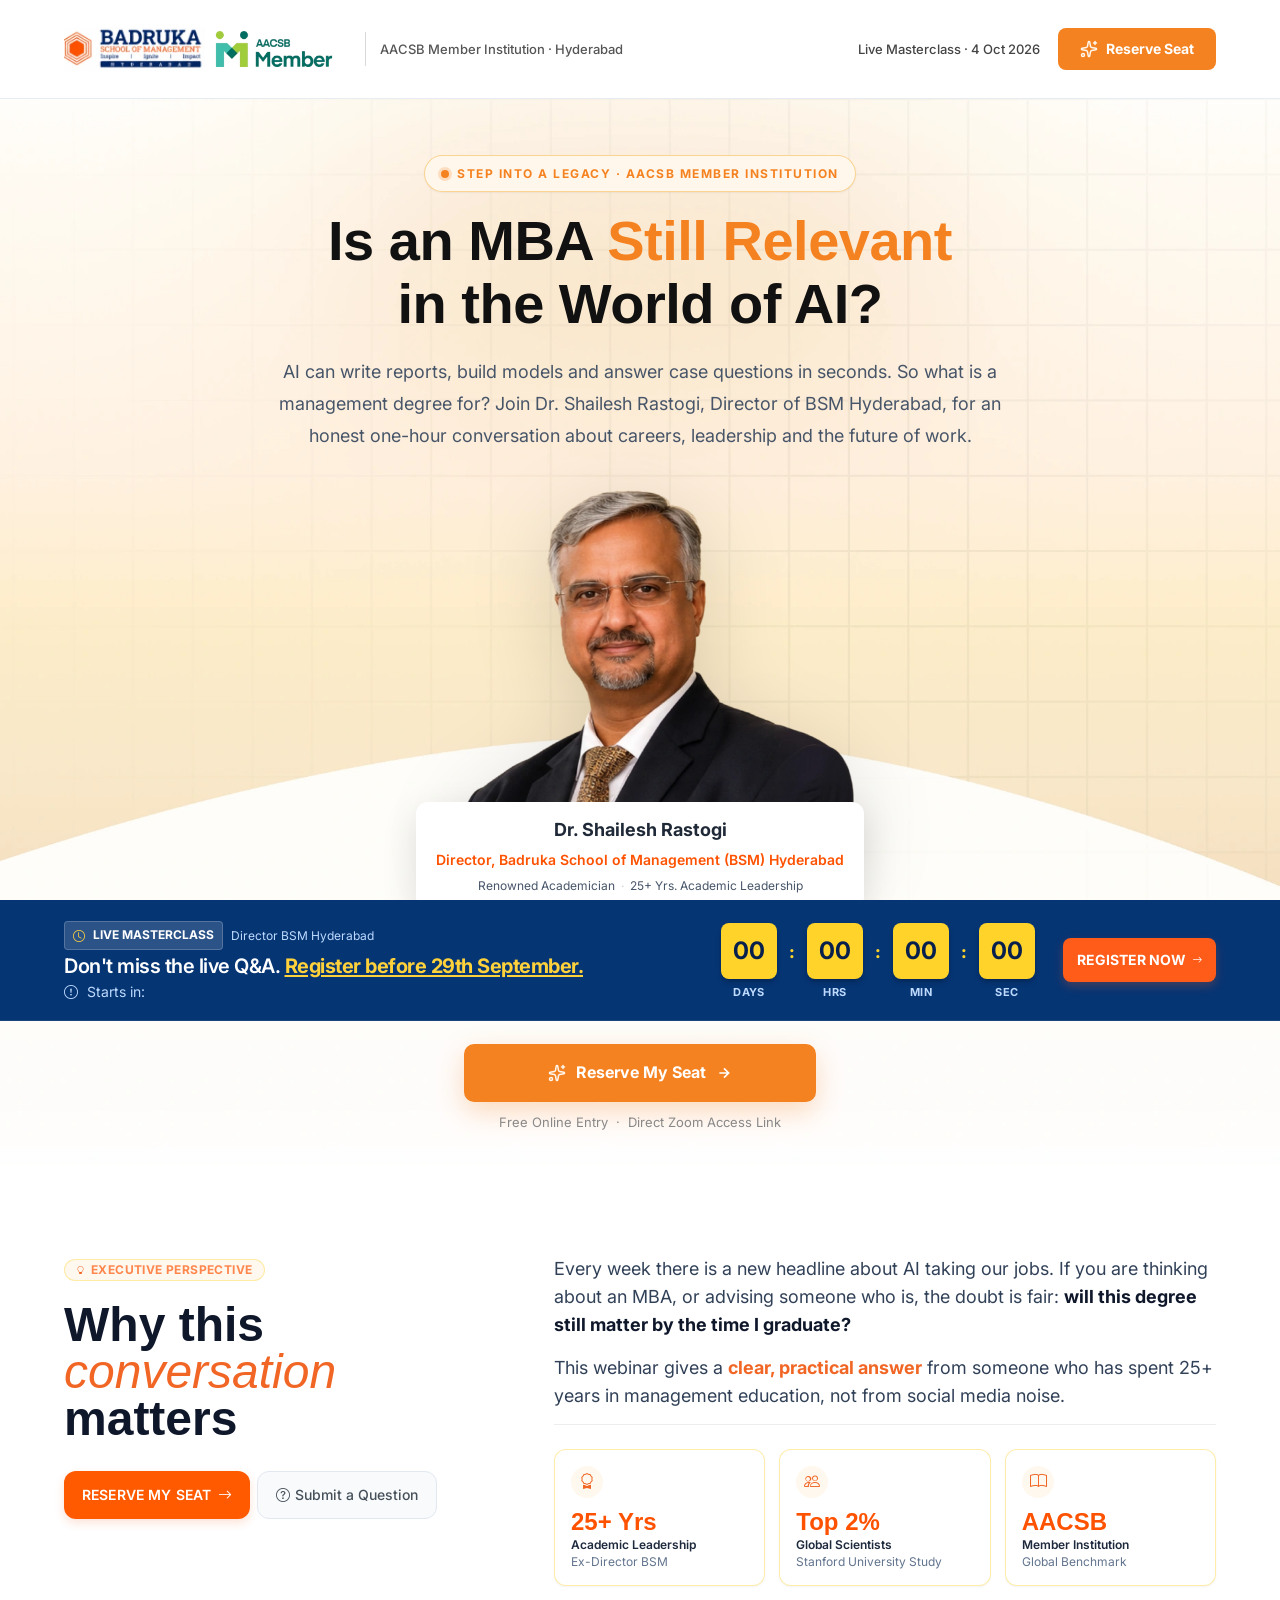
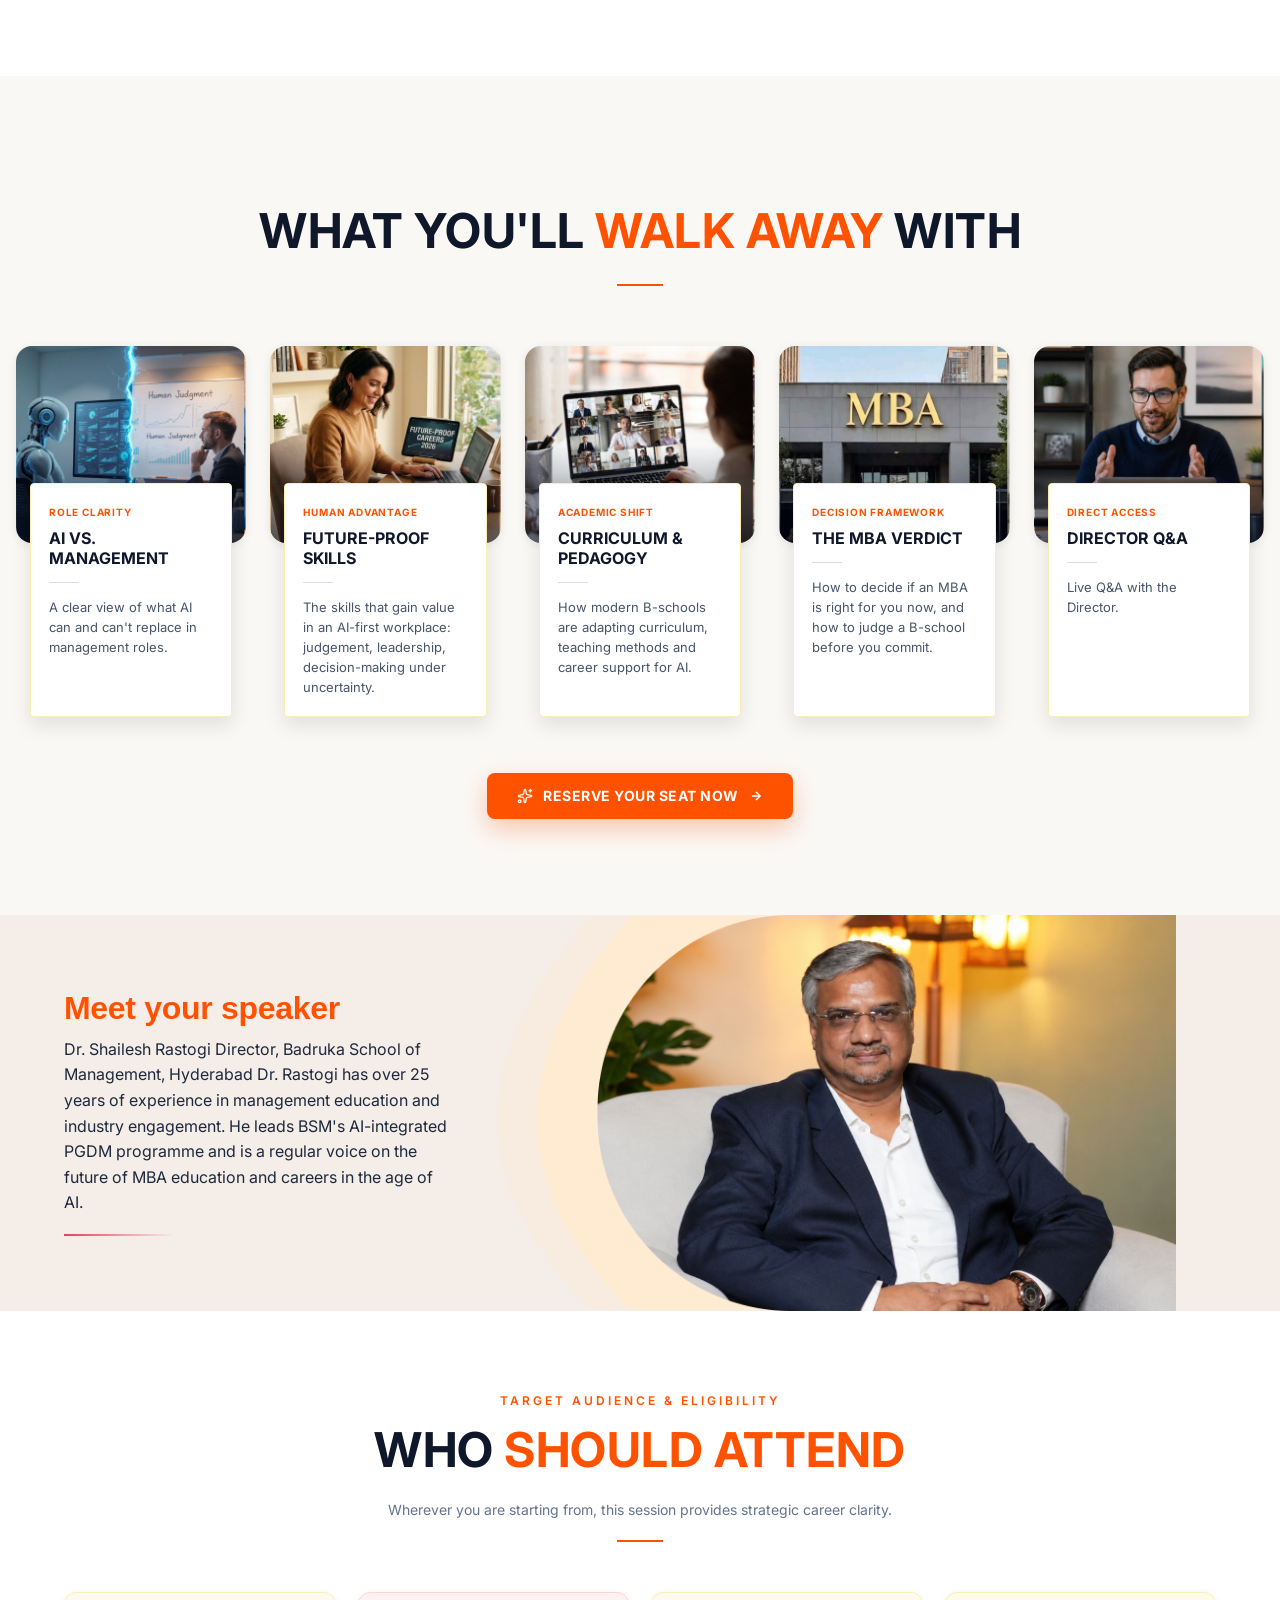
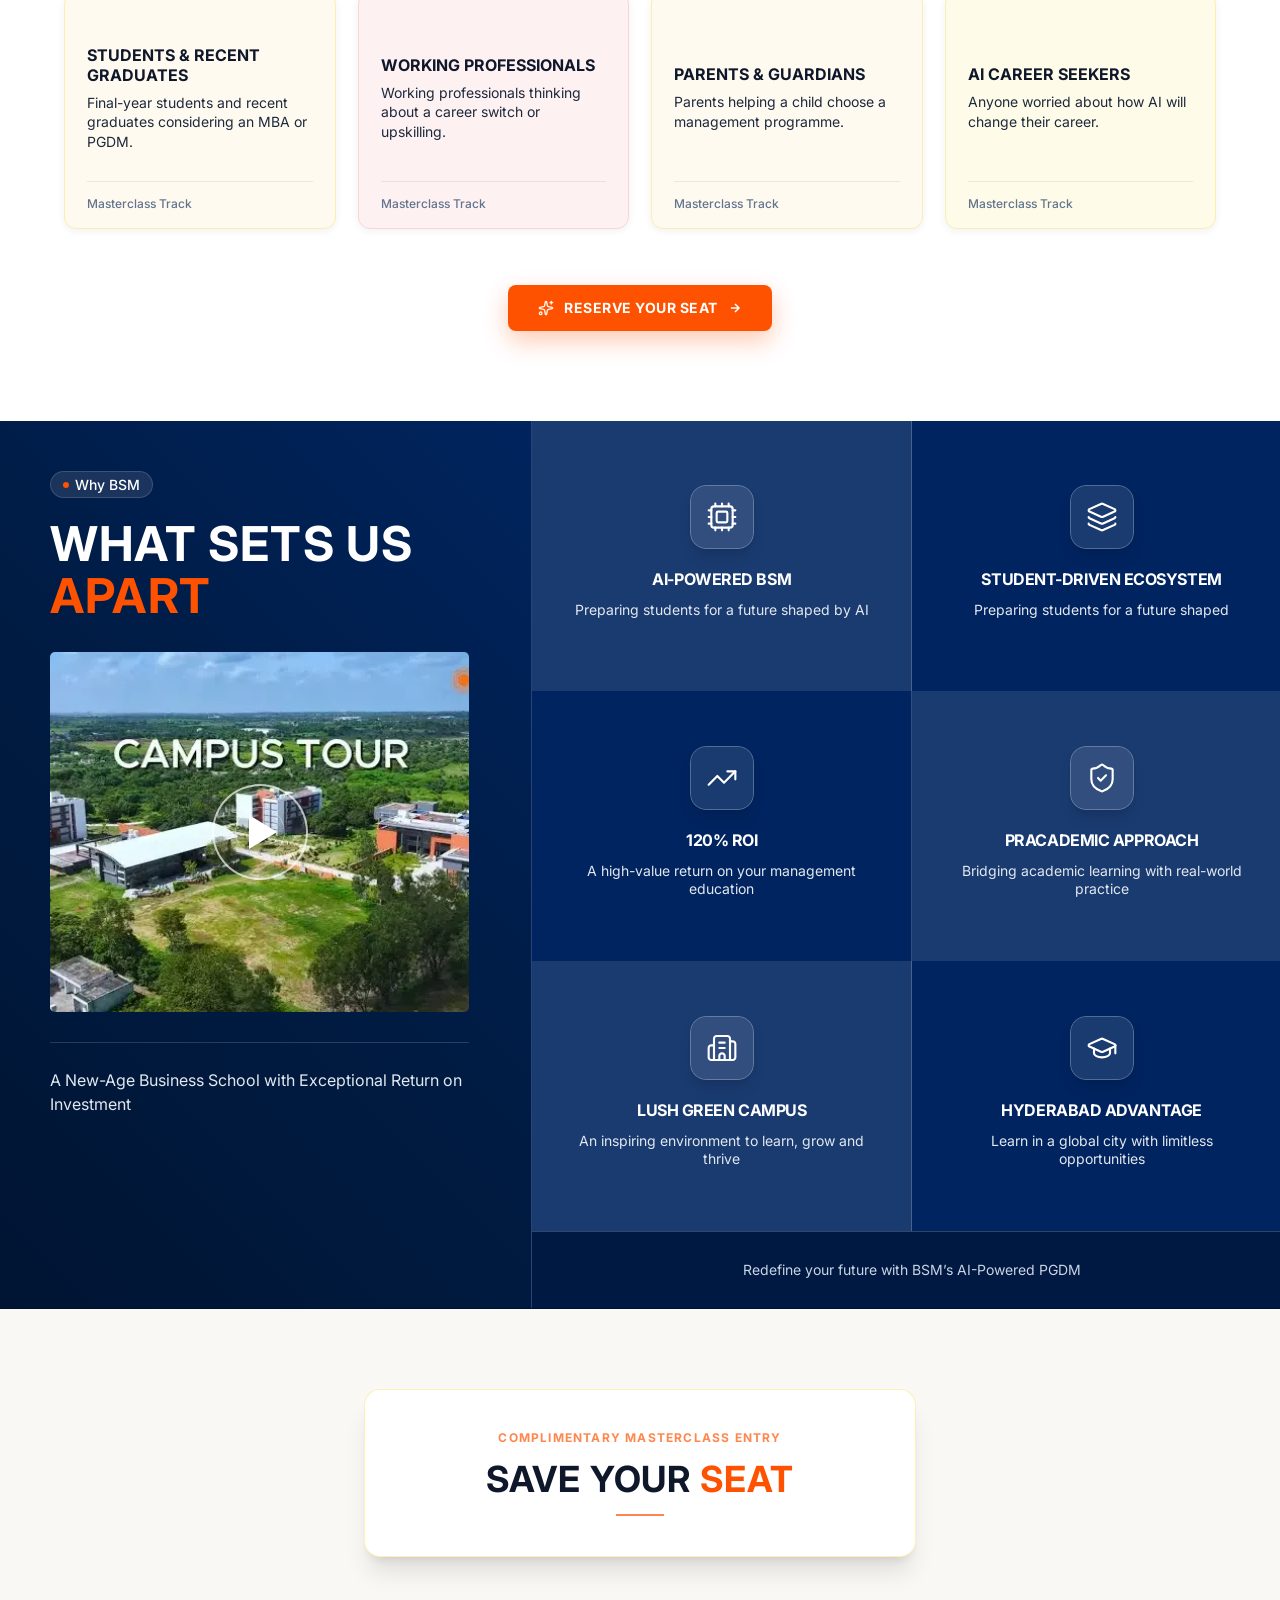
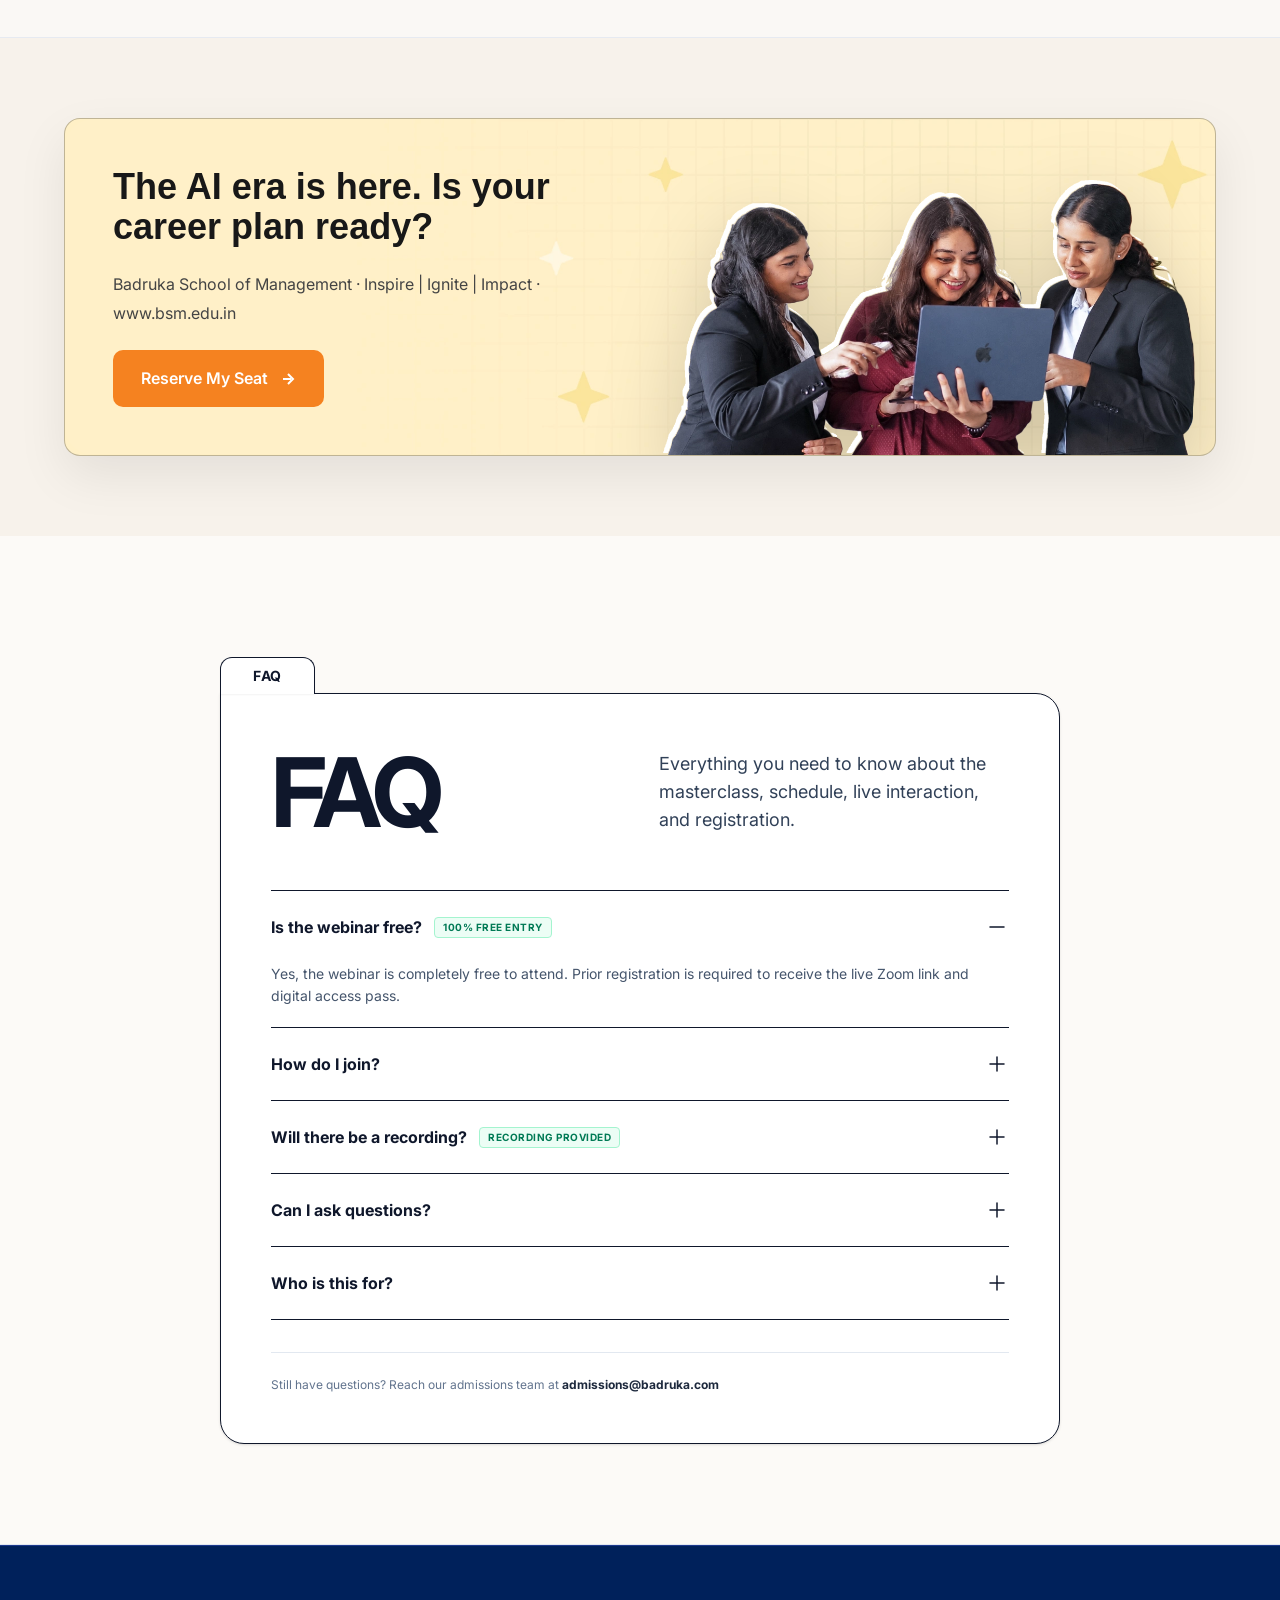
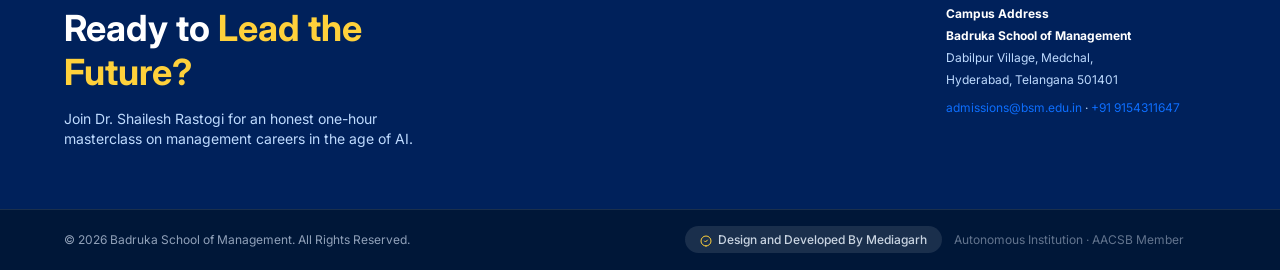
==== commit 8a078154: "add new changes" ====
--- a/index.html
+++ b/index.html
@@ -567,38 +567,6 @@
         </div>
       </div>
     </section>
-    <section class="pgdm-audience-section" style="background: #F7F2EB;">
-      <div class="container">
-        <div class="row">
-          <div class="col-12">
-            <div class="pgdm-card pgdm-card-yellow">
-              <!-- Background Image -->
-              <div class="pgdm-card-bg">
-                <img src="images/bg-image-1.webp" alt="pgdm colleges" />
-              </div>
-              <div class="pgdm-content">
-                <h3>The AI era is here. Is your career plan ready?</span>
-                </h3>
-                <p>
-                Badruka School of Management · Inspire | Ignite | Impact · www.bsm.edu.in
-                </p>
-
-                <a href="#register-now" class="pgdm-btn d-inline-flex align-items-center" data-enq-trigger>
-                  Reserve My Seat
-                  <svg width="18" height="18" fill="none" stroke="currentColor" stroke-width="2">
-                    <path d="M5 9h8"></path>
-                    <path d="M10 4l5 5-5 5"></path>
-                  </svg>
-                </a>
-              </div>
-              <div class="pgdm-student">
-                <img src="images/students-1.webp" alt="pgdm for working professionals" />
-              </div>
-            </div>
-          </div>
-        </div>
-      </div>
-    </section>
     <section style="overflow: hidden;">
         <div class="sets-us-apart-section">
             <div class="row">
@@ -691,6 +659,38 @@
                 </div>
             </div>
         </div>
+    </section>
+    <section class="pgdm-audience-section" style="background: #F7F2EB;">
+      <div class="container">
+        <div class="row">
+          <div class="col-12">
+            <div class="pgdm-card pgdm-card-yellow">
+              <!-- Background Image -->
+              <div class="pgdm-card-bg">
+                <img src="images/bg-image-1.webp" alt="pgdm colleges" />
+              </div>
+              <div class="pgdm-content">
+                <h3>The AI era is here. Is your career plan ready?</span>
+                </h3>
+                <p>
+                Badruka School of Management · Inspire | Ignite | Impact · www.bsm.edu.in
+                </p>
+
+                <a href="#register-now" class="pgdm-btn d-inline-flex align-items-center" data-enq-trigger>
+                  Reserve My Seat
+                  <svg width="18" height="18" fill="none" stroke="currentColor" stroke-width="2">
+                    <path d="M5 9h8"></path>
+                    <path d="M10 4l5 5-5 5"></path>
+                  </svg>
+                </a>
+              </div>
+              <div class="pgdm-student">
+                <img src="images/students-1.webp" alt="pgdm for working professionals" />
+              </div>
+            </div>
+          </div>
+        </div>
+      </div>
     </section>
     <section>
         <div class="faq-layouts">
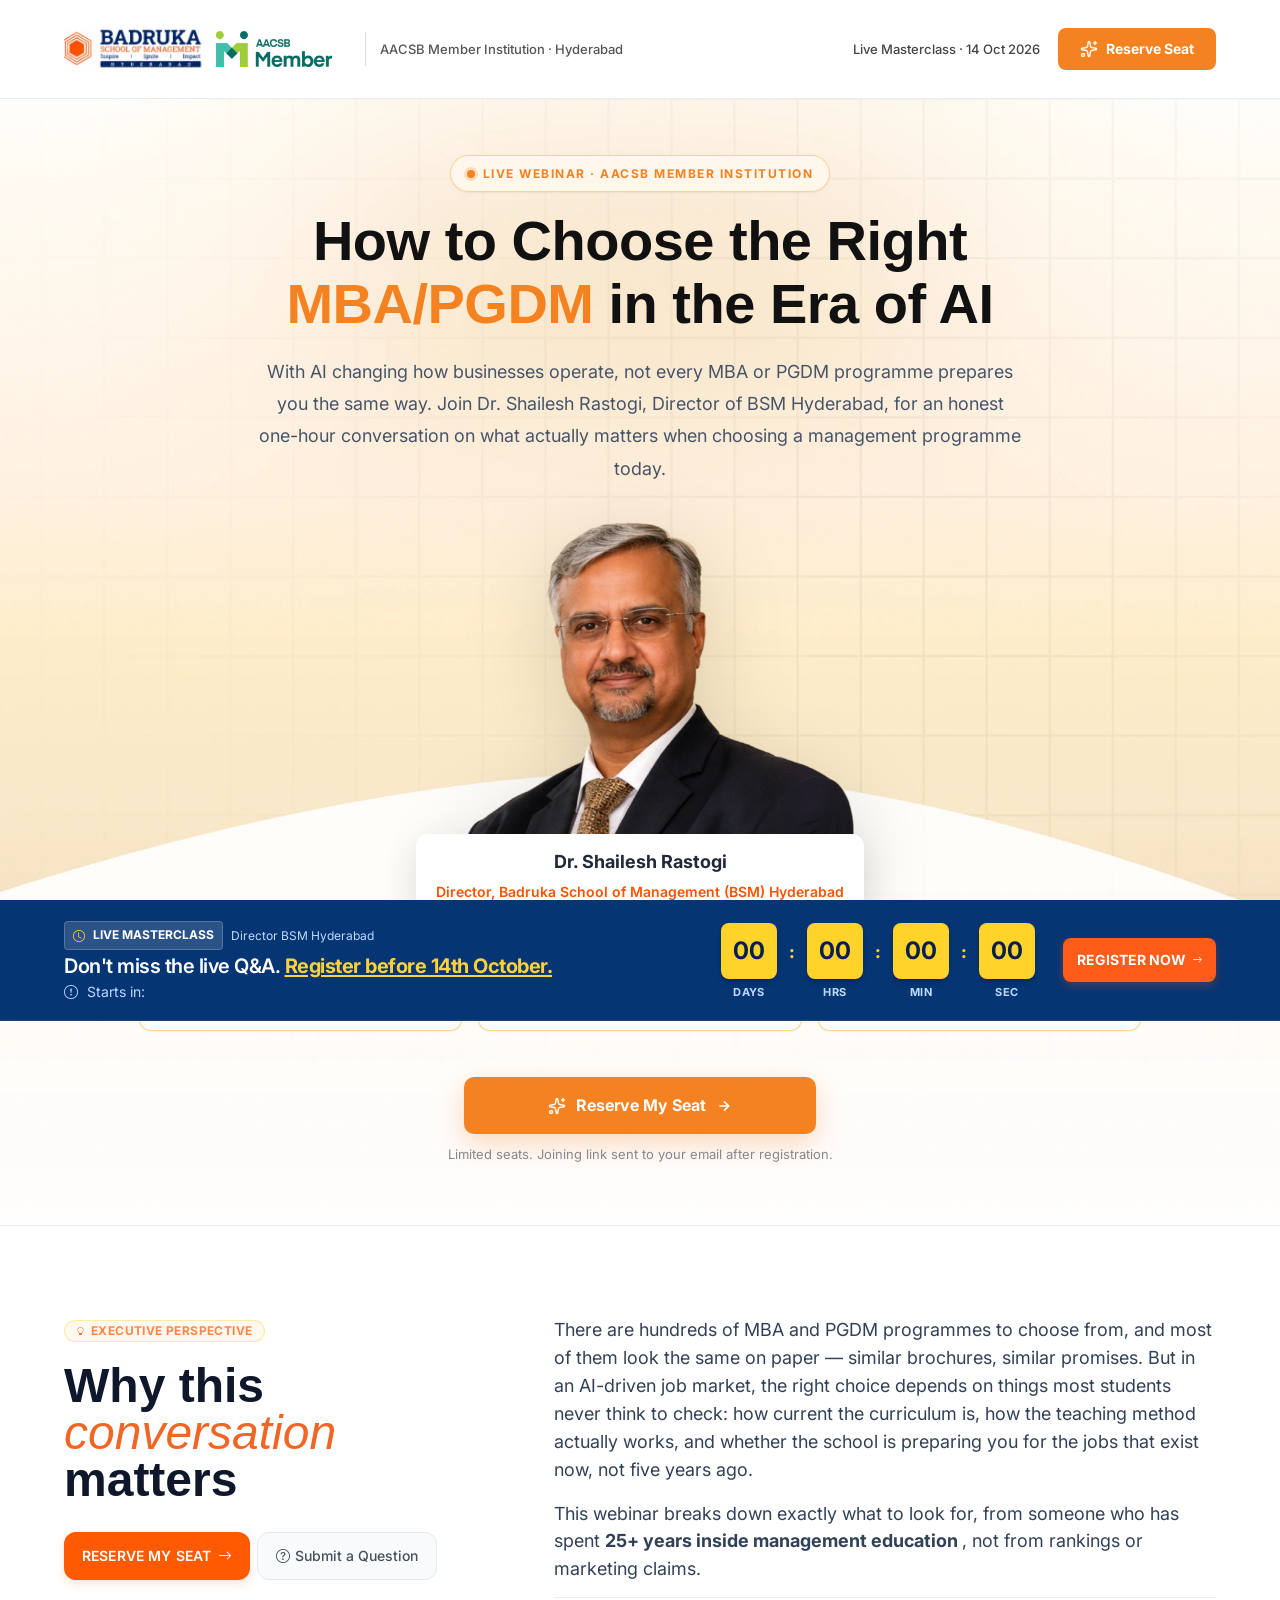
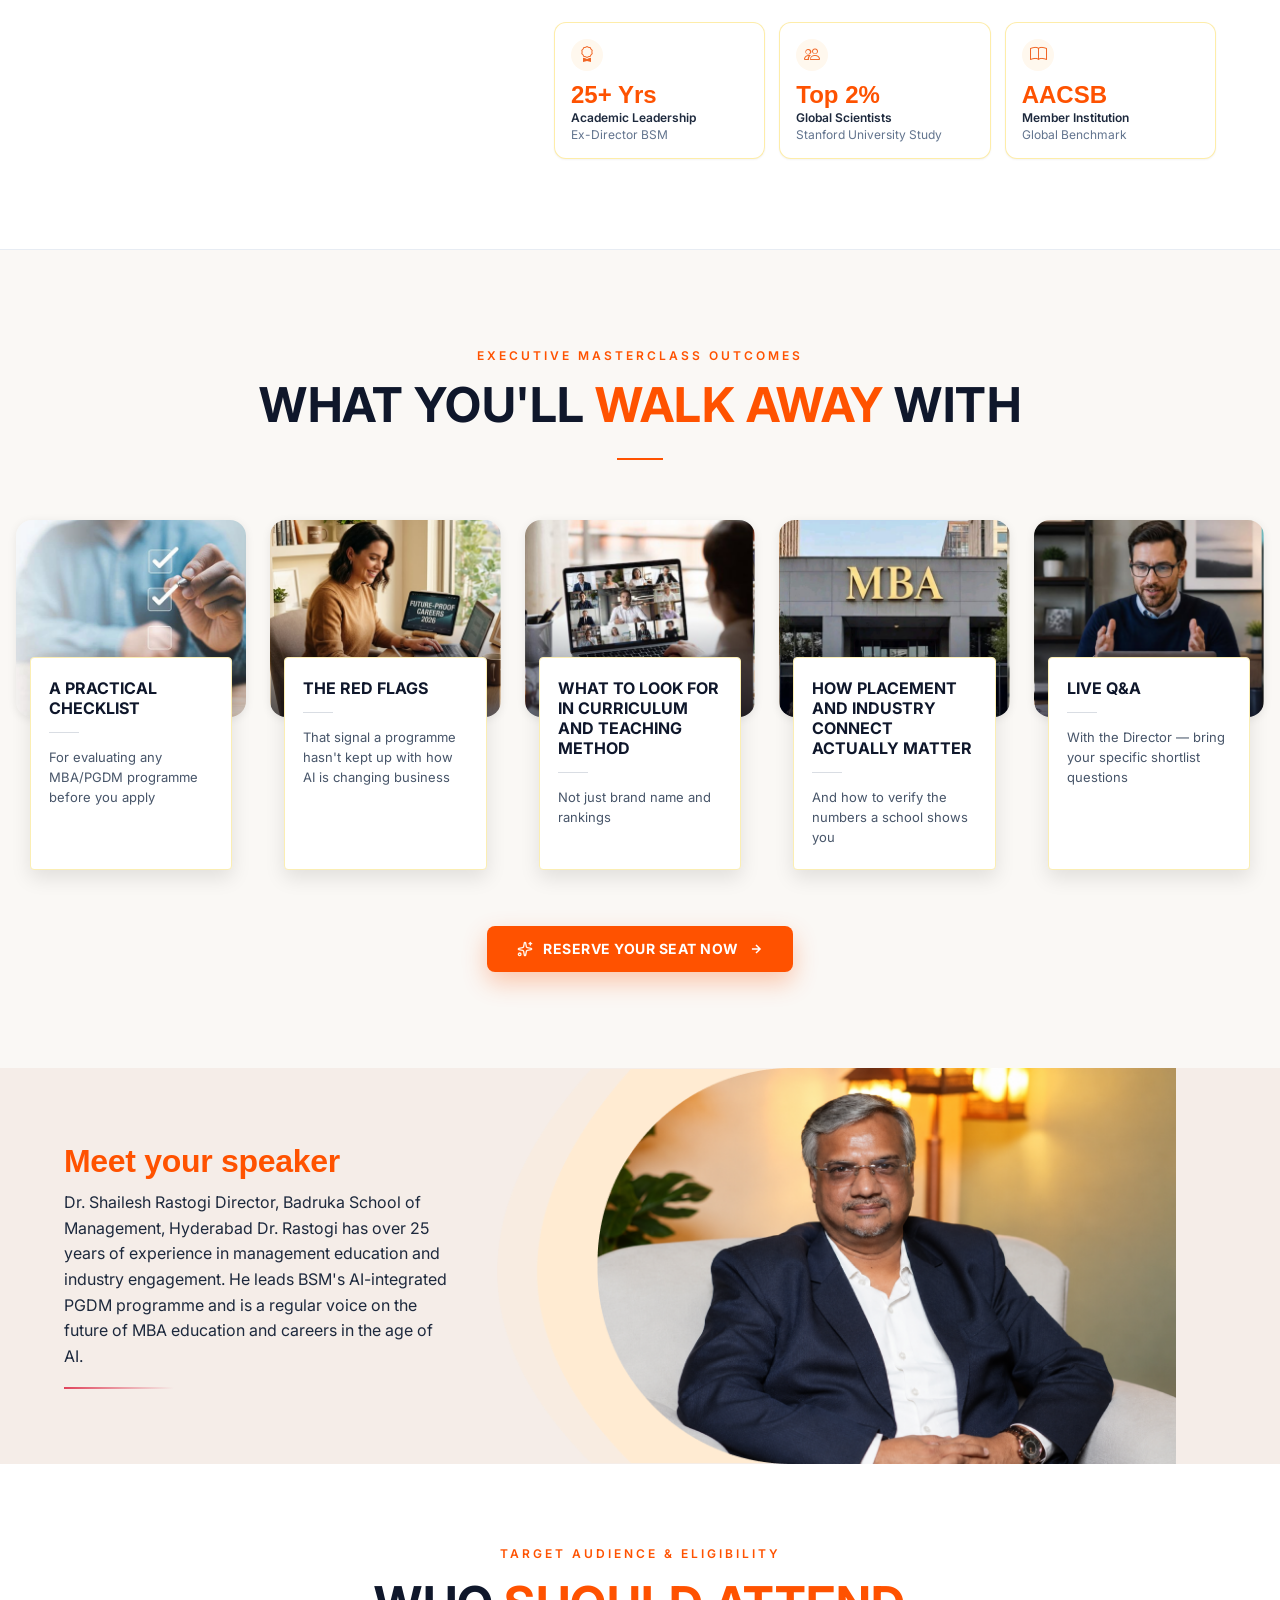
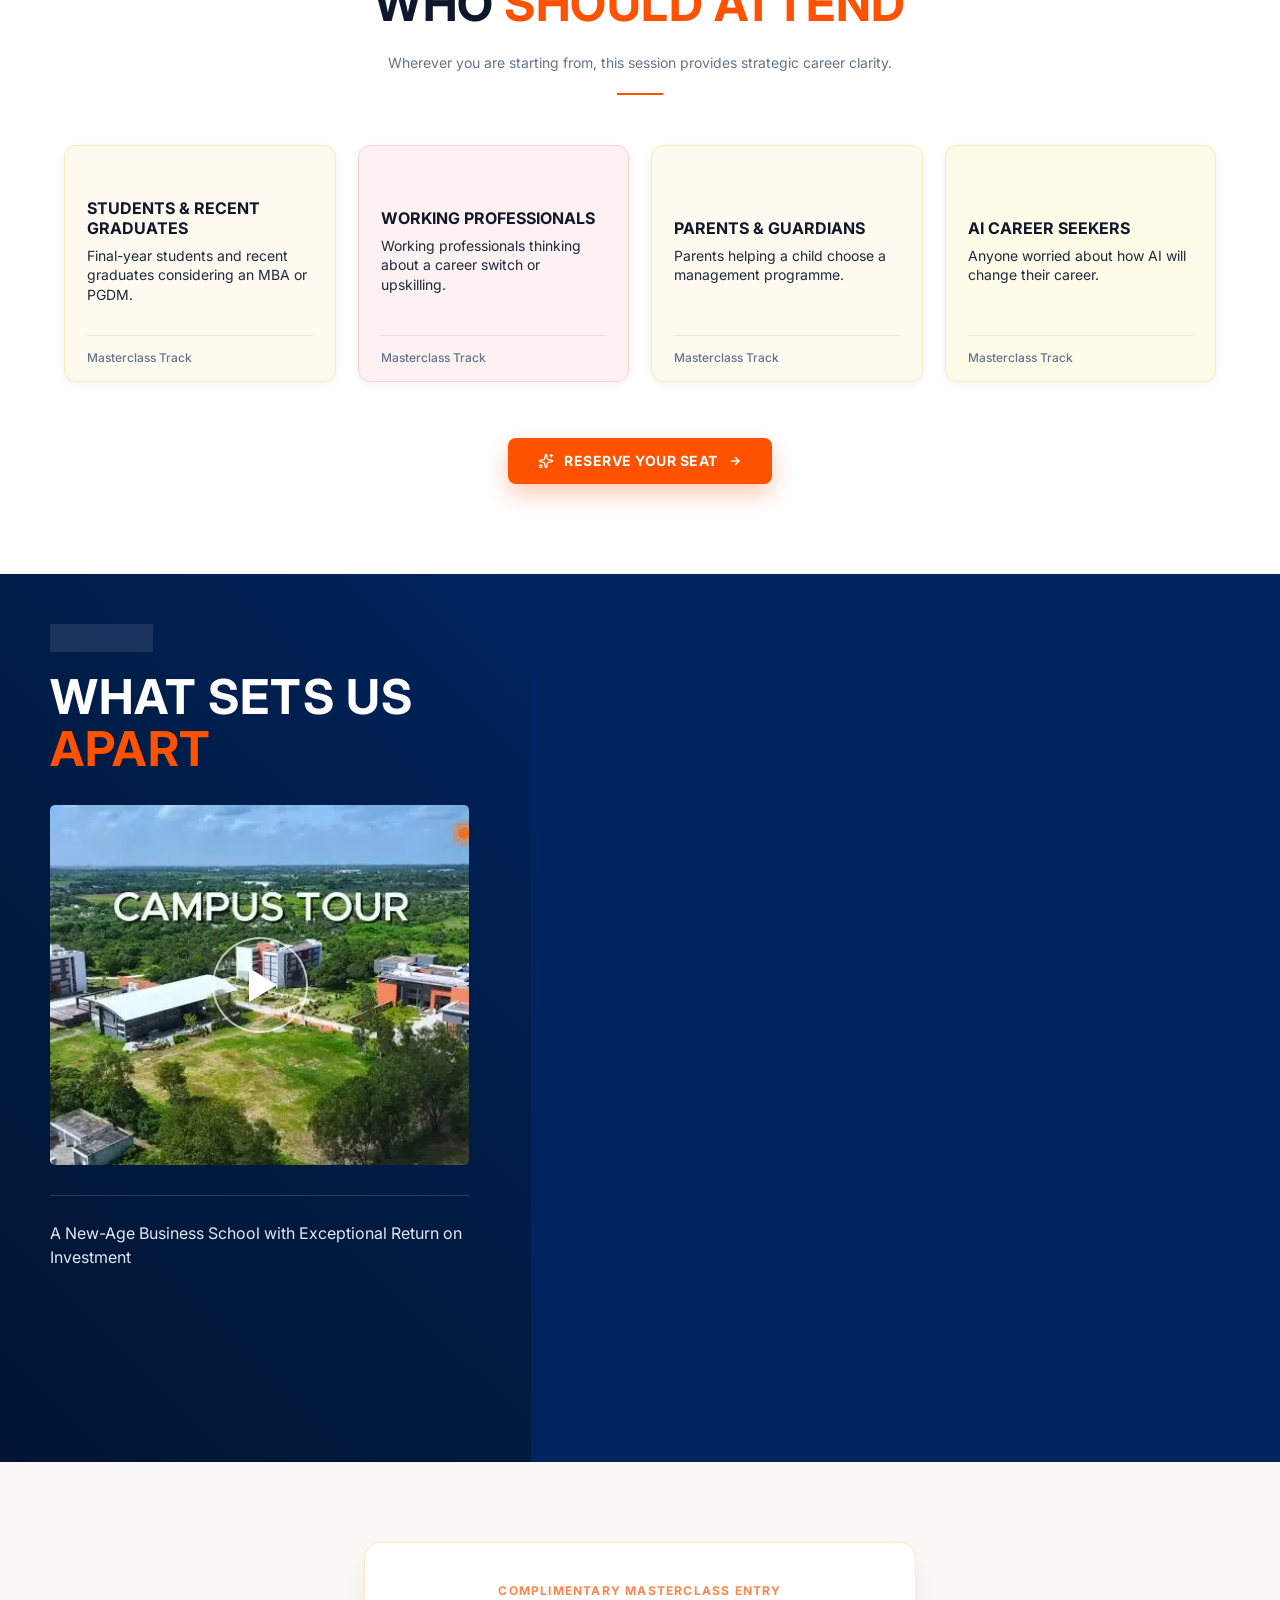
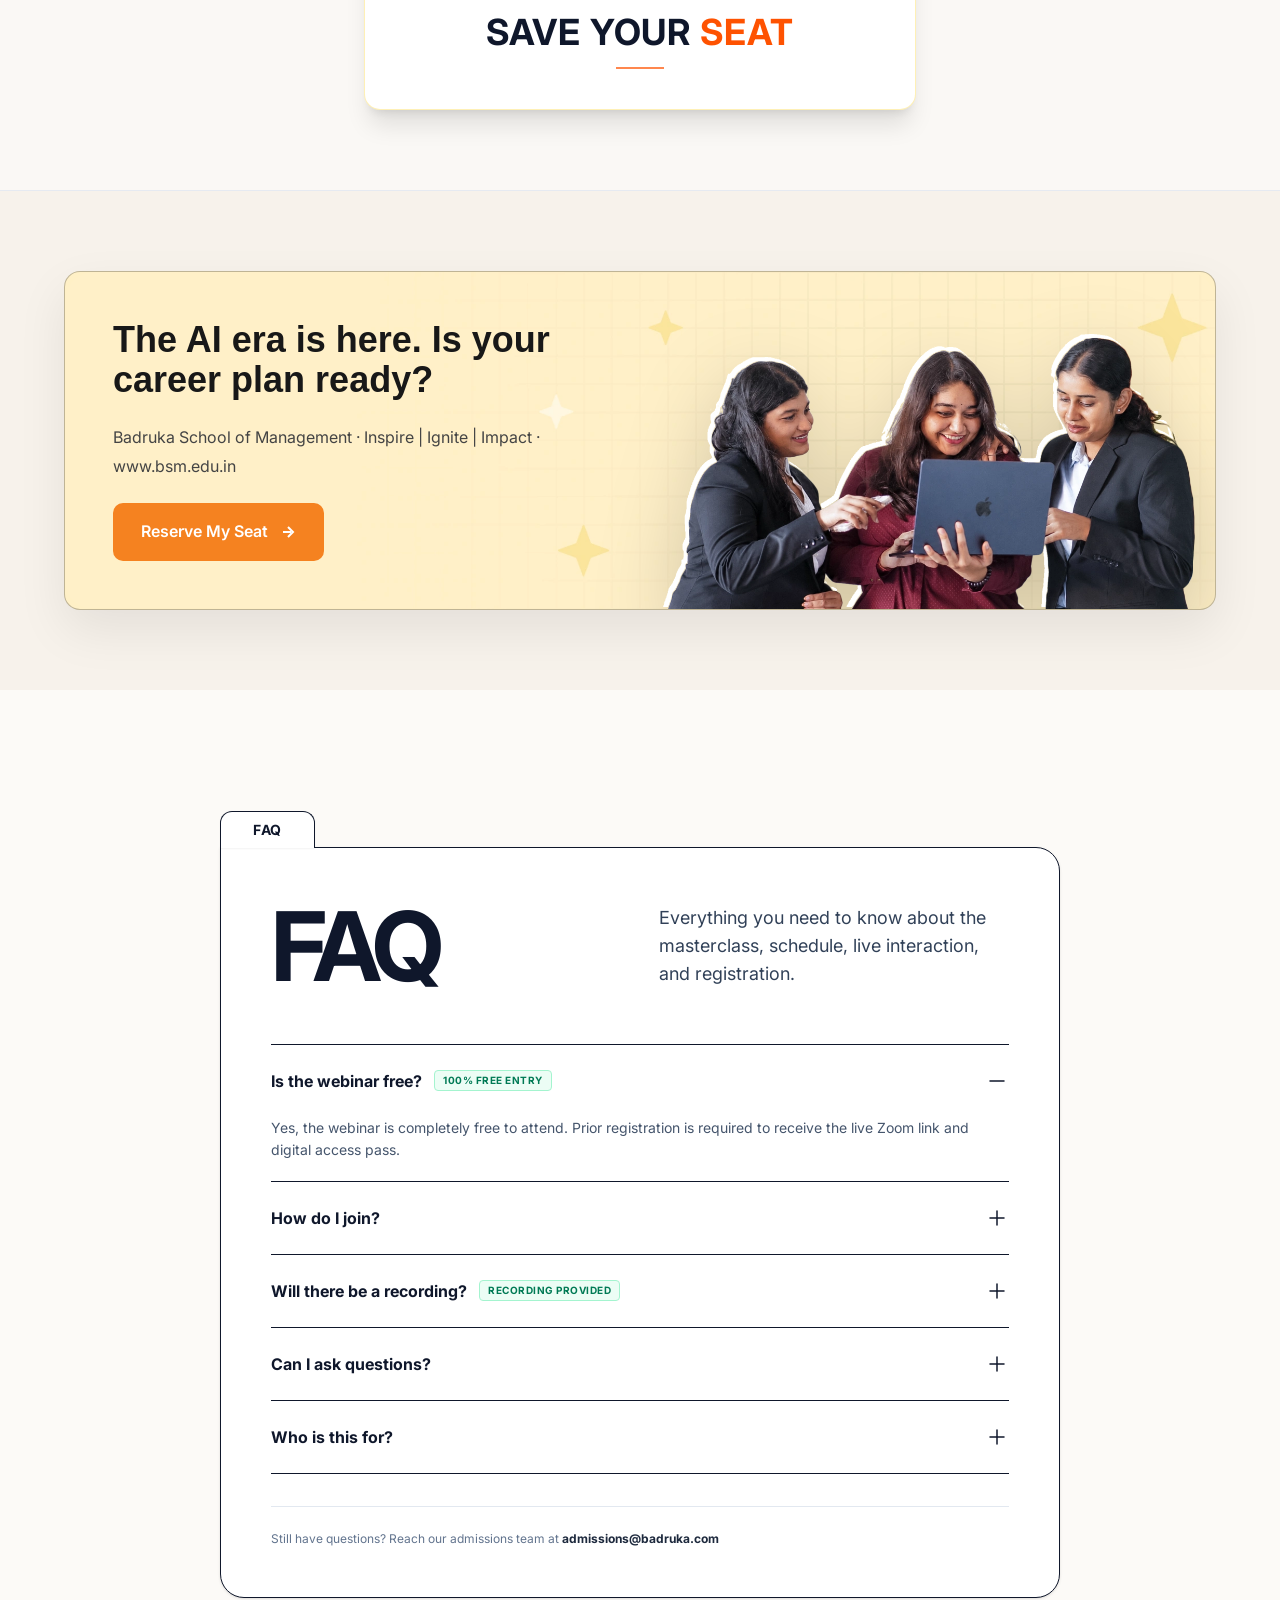
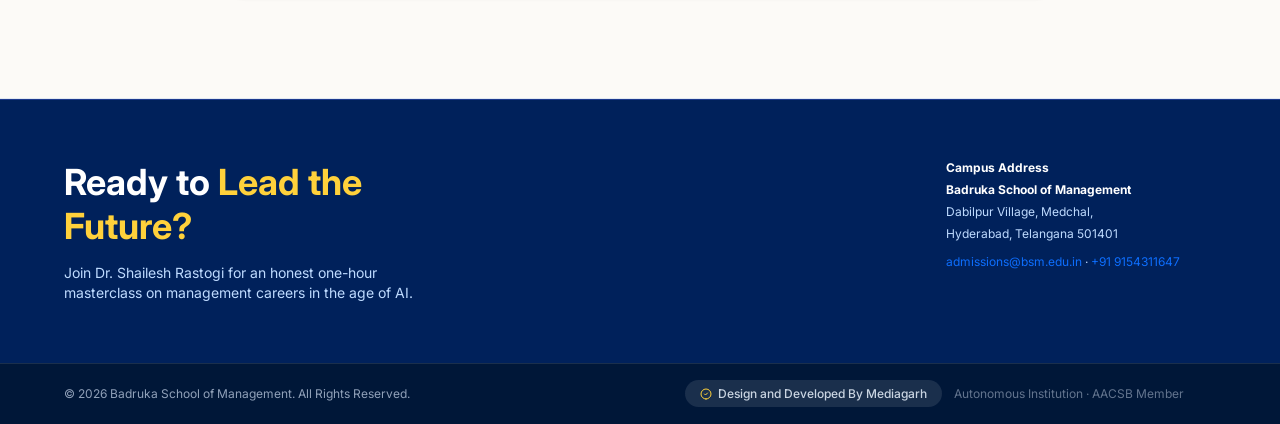
==== commit 7e3f57de: "add new changes" ====
--- a/index.html
+++ b/index.html
@@ -6,7 +6,7 @@
     <title>Is an MBA Still Relevant in the World of AI? | Live Masterclass – BSM Hyderabad</title>
     <meta
       name="description"
-      content="Join Dr. Shailesh Rastogi, Director of BSM Hyderabad, for a live one-hour masterclass on MBA relevance in the AI era. Free online entry. 4 October 2026."
+      content="Join Dr. Shailesh Rastogi, Director of BSM Hyderabad, for a live one-hour masterclass on MBA relevance in the AI era. Free online entry. 14 October 2026."
     />
     <link rel="icon" href="images/favicon.webp" sizes="32x32" />
     <link rel="preconnect" href="https://fonts.googleapis.com" />
@@ -147,7 +147,7 @@
             <span class="header-aacsb-tag">AACSB Member Institution · Hyderabad</span>
           </div>
           <div class="header-right d-flex align-items-center">
-            <span class="header-live-label d-none d-lg-flex align-items-center"> Live Masterclass · 4 Oct 2026 </span>
+            <span class="header-live-label d-none d-lg-flex align-items-center"> Live Masterclass · 14 Oct 2026 </span>
             <a href="#register-now" class="header-cta-btn d-inline-flex align-items-center" data-enq-trigger>
               <img src="images/star-icon.svg" alt="Time" width="18" height="18" />
               Reserve Seat
@@ -167,20 +167,18 @@
           <!-- Eyebrow tag -->
           <div class="webinar-tag d-inline-flex align-items-center">
             <span class="live-dot"></span>
-            Step Into a Legacy · AACSB Member Institution
+            Live Webinar · AACSB Member Institution
           </div>
 
           <!-- Heading -->
           <h1 class="webinar-heading">
-            Is an MBA <span class="webinar-heading-accent">Still Relevant</span><br />
-            in the World of AI?
+           How to Choose the Right <span class="webinar-heading-accent">MBA/PGDM</span>
+           in the Era of AI
           </h1>
 
           <!-- Description -->
           <p class="webinar-desc">
-            AI can write reports, build models and answer case questions in seconds. So what is a management degree for?
-            Join Dr. Shailesh Rastogi, Director of BSM Hyderabad, for an honest one-hour conversation about careers,
-            leadership and the future of work.
+            With AI changing how businesses operate, not every MBA or PGDM programme prepares you the same way. Join Dr. Shailesh Rastogi, Director of BSM Hyderabad, for an honest one-hour conversation on what actually matters when choosing a management programme today.
           </p>
         </div>
 
@@ -207,11 +205,11 @@
           <div class="webinar-strip-inner position-relative">
             <div class="webinar-strip-item d-flex align-items-center justify-content-center">
               <img src="images/Calendar.svg" alt="Date" width="18" height="18" />
-              <span>Sunday, 4 October 2026</span>
+              <span>Wednesday, 14 October 2026</span>
             </div>
             <div class="webinar-strip-item d-flex align-items-center justify-content-center">
               <img src="images/Clock.svg" alt="Time" width="18" height="18" />
-              <span>5:00 PM – 6:00 PM IST</span>
+              <span>5:00 PM – 6:00 PM [IST]</span>
             </div>
             <div class="webinar-strip-item d-flex align-items-center justify-content-center">
               <img src="images/Video.svg" alt="Platform" width="18" height="18" />
@@ -235,7 +233,7 @@
             <path d="M5 12h14M12 5l7 7-7 7" />
           </svg>
         </a>
-        <p class="webinar-cta-note">Free Online Entry &nbsp;·&nbsp; Direct Zoom Access Link</p>
+        <p class="webinar-cta-note">Limited seats. Joining link sent to your email after registration.</p>
       </div>
     </section>
     <section class="masterclass-countdown-strip" id="masterclassCountdown">
@@ -254,7 +252,7 @@
             </div>
             <p>
               Don't miss the live Q&amp;A.
-              <a href="#register-now" data-enq-trigger> Register before 29th September. </a>
+              <a href="#register-now" data-enq-trigger> Register before 14th October. </a>
             </p>
             <div class="countdown-starts">
               <span class="countdown-clock-icon">
@@ -335,18 +333,11 @@
             <div class="conversation-matters-right">
               <div class="conversation-description">
                 <p>
-                  Every week there is a new headline about AI taking our jobs. If you are thinking about an MBA, or
-                  advising someone who is, the doubt is fair:
-                  <strong>will this degree still matter by the time I graduate?</strong>
+                 There are hundreds of MBA and PGDM programmes to choose from, and most of them look the same on paper — similar brochures, similar promises. But in an AI-driven job market, the right choice depends on things most students never think to check: how current the curriculum is, how the teaching method actually works, and whether the school is preparing you for the jobs that exist now, not five years ago.
                 </p>
-
                 <p>
-                  This webinar gives a
-                  <span>clear, practical answer</span>
-                  from someone who has spent 25+ years in management education, not from social media noise.
-                </p>
-              </div>
-
+                  This webinar breaks down exactly what to look for, from someone who has spent <b> 25+ years inside management education </b>, not from rankings or marketing claims. </p>
+              </div>
               <!-- TRUST / CREDENTIAL CARDS -->
               <div class="conversation-proof-grid">
                 <!-- CARD 1 -->
@@ -406,28 +397,27 @@
           <!-- 1 -->
           <div class="outcome-item">
             <div class="outcome-img">
-              <img src="images/away-img-1.webp" alt="AI vs Management" loading="lazy" />
+              <img src="images/tech-audit-checklist.webp" alt="A practical checklist " loading="lazy" />
             </div>
             <div class="outcome-card">
-              <span class="outcome-tag">Role Clarity</span>
-              <h3 class="outcome-name">AI vs. Management</h3>
+              <!-- <span class="outcome-tag">Role Clarity</span> -->
+              <h3 class="outcome-name">A practical checklist </h3>
               <div class="outcome-divider"></div>
-              <p>A clear view of what AI can and can't replace in management roles.</p>
+              <p>For evaluating any MBA/PGDM programme before you apply</p>
             </div>
           </div>
 
           <!-- 2 -->
           <div class="outcome-item">
             <div class="outcome-img">
-              <img src="images/away-img-2.webp" alt="Future-proof skills" loading="lazy" />
+              <img src="images/away-img-2.webp" alt="The red flags" loading="lazy" />
             </div>
             <div class="outcome-card">
-              <span class="outcome-tag">Human Advantage</span>
-              <h3 class="outcome-name">Future-Proof Skills</h3>
+              <!-- <span class="outcome-tag">Human Advantage</span> -->
+              <h3 class="outcome-name">The red flags</h3>
               <div class="outcome-divider"></div>
               <p>
-                The skills that gain value in an AI-first workplace: judgement, leadership, decision-making under
-                uncertainty.
+                That signal a programme hasn't kept up with how AI is changing business
               </p>
             </div>
           </div>
@@ -438,23 +428,23 @@
               <img src="images/away-img-3.webp" alt="Curriculum and pedagogy" loading="lazy" />
             </div>
             <div class="outcome-card">
-              <span class="outcome-tag">Academic Shift</span>
-              <h3 class="outcome-name">Curriculum &amp; Pedagogy</h3>
+              <!-- <span class="outcome-tag">Academic Shift</span> -->
+              <h3 class="outcome-name">What to look for in curriculum and teaching method</h3>
               <div class="outcome-divider"></div>
-              <p>How modern B-schools are adapting curriculum, teaching methods and career support for AI.</p>
+              <p>Not just brand name and rankings</p>
             </div>
           </div>
 
           <!-- 4 -->
           <div class="outcome-item">
             <div class="outcome-img">
-              <img src="images/away-img-4.webp" alt="The MBA verdict" loading="lazy" />
+              <img src="images/away-img-4.webp" alt="How placement and industry connect actually matter" loading="lazy" />
             </div>
             <div class="outcome-card">
-              <span class="outcome-tag">Decision Framework</span>
-              <h3 class="outcome-name">The MBA Verdict</h3>
+              <!-- <span class="outcome-tag">Decision Framework</span> -->
+              <h3 class="outcome-name">How placement and industry connect actually matter</h3>
               <div class="outcome-divider"></div>
-              <p>How to decide if an MBA is right for you now, and how to judge a B-school before you commit.</p>
+              <p>And how to verify the numbers a school shows you</p>
             </div>
           </div>
 
@@ -464,10 +454,10 @@
               <img src="images/away-img-5.webp" alt="Director Q&A" loading="lazy" />
             </div>
             <div class="outcome-card">
-              <span class="outcome-tag">Direct Access</span>
-              <h3 class="outcome-name">Director Q&amp;A</h3>
+              <!-- <span class="outcome-tag">Direct Access</span> -->
+              <h3 class="outcome-name">Live Q&A</h3>
               <div class="outcome-divider"></div>
-              <p>Live Q&amp;A with the Director.</p>
+              <p>With the Director — bring your specific shortlist questions</p>
             </div>
           </div>
         </div>
@@ -649,11 +639,14 @@
             <div class="container">
                 <div class="row mx-auto justify-content-center">
                     <div class="col-lg-6">
-                        <div class="complimentary-cards">
+                        <div class="complimentary-cards" id="register-now">
                             <div class="complimentary-card-subheading">Complimentary Masterclass Entry</div>
                             <div class="complimentary-card-heading">Save your <span style="color:#FE5201;">seat</span>
                             </div>
                             <div class="complimentary-card-line"></div>
+                              <div class="hero-form-body">
+                                  <div class="npf_wgts" data-height="500px" data-w="2c523b7f72c9ddba16bab6282227217b"></div>
+                              </div>
                         </div>
                     </div>
                 </div>
@@ -971,7 +964,7 @@
   <script src="js/scroll-animations.js" defer></script>
   <script>
     (function () {
-      const targetDate = new Date('2026-10-04T11:30:00Z').getTime();
+      const targetDate = new Date('2026-10-14T11:30:00Z').getTime();
       const daysEl = document.getElementById('countdown-days');
       const hoursEl = document.getElementById('countdown-hours');
       const minutesEl = document.getElementById('countdown-minutes');
@@ -1046,10 +1039,13 @@
       const hero = document.querySelector('.webinar-hero');
 
       function updateStrip() {
-        const heroBottom = hero ? hero.getBoundingClientRect().bottom : 100;
-        const atBottom = window.innerHeight + Math.round(window.scrollY) >= document.body.scrollHeight;
-
-        if (heroBottom <= 1000 && !atBottom) {
+        const heroBottom = hero ? hero.getBoundingClientRect().bottom : 20;
+
+        // Use documentElement for reliable cross-browser scrollHeight + 4px buffer
+        const atBottom =
+          window.innerHeight + window.scrollY >= document.documentElement.scrollHeight - 4;
+
+        if (heroBottom <= 800 && !atBottom) {
           strip.classList.add('strip-visible');
         } else {
           strip.classList.remove('strip-visible');
--- a/css/style.css
+++ b/css/style.css
@@ -1381,7 +1381,7 @@
 ==================================================*/
 
 .webinar-cta-wrap {
-  padding: 28px 0 32px;
+  padding: 28px 0 60px;
 }
 
 .webinar-cta-btn {
@@ -1499,6 +1499,8 @@
   padding: 90px 0 90px;
   background: #ffffff;
   overflow: hidden;
+  border-top: 1px solid #e2e8f0cc;
+  border-bottom: 1px solid #e2e8f0cc;
 }
 
 .conversation-matters-wrapper {
